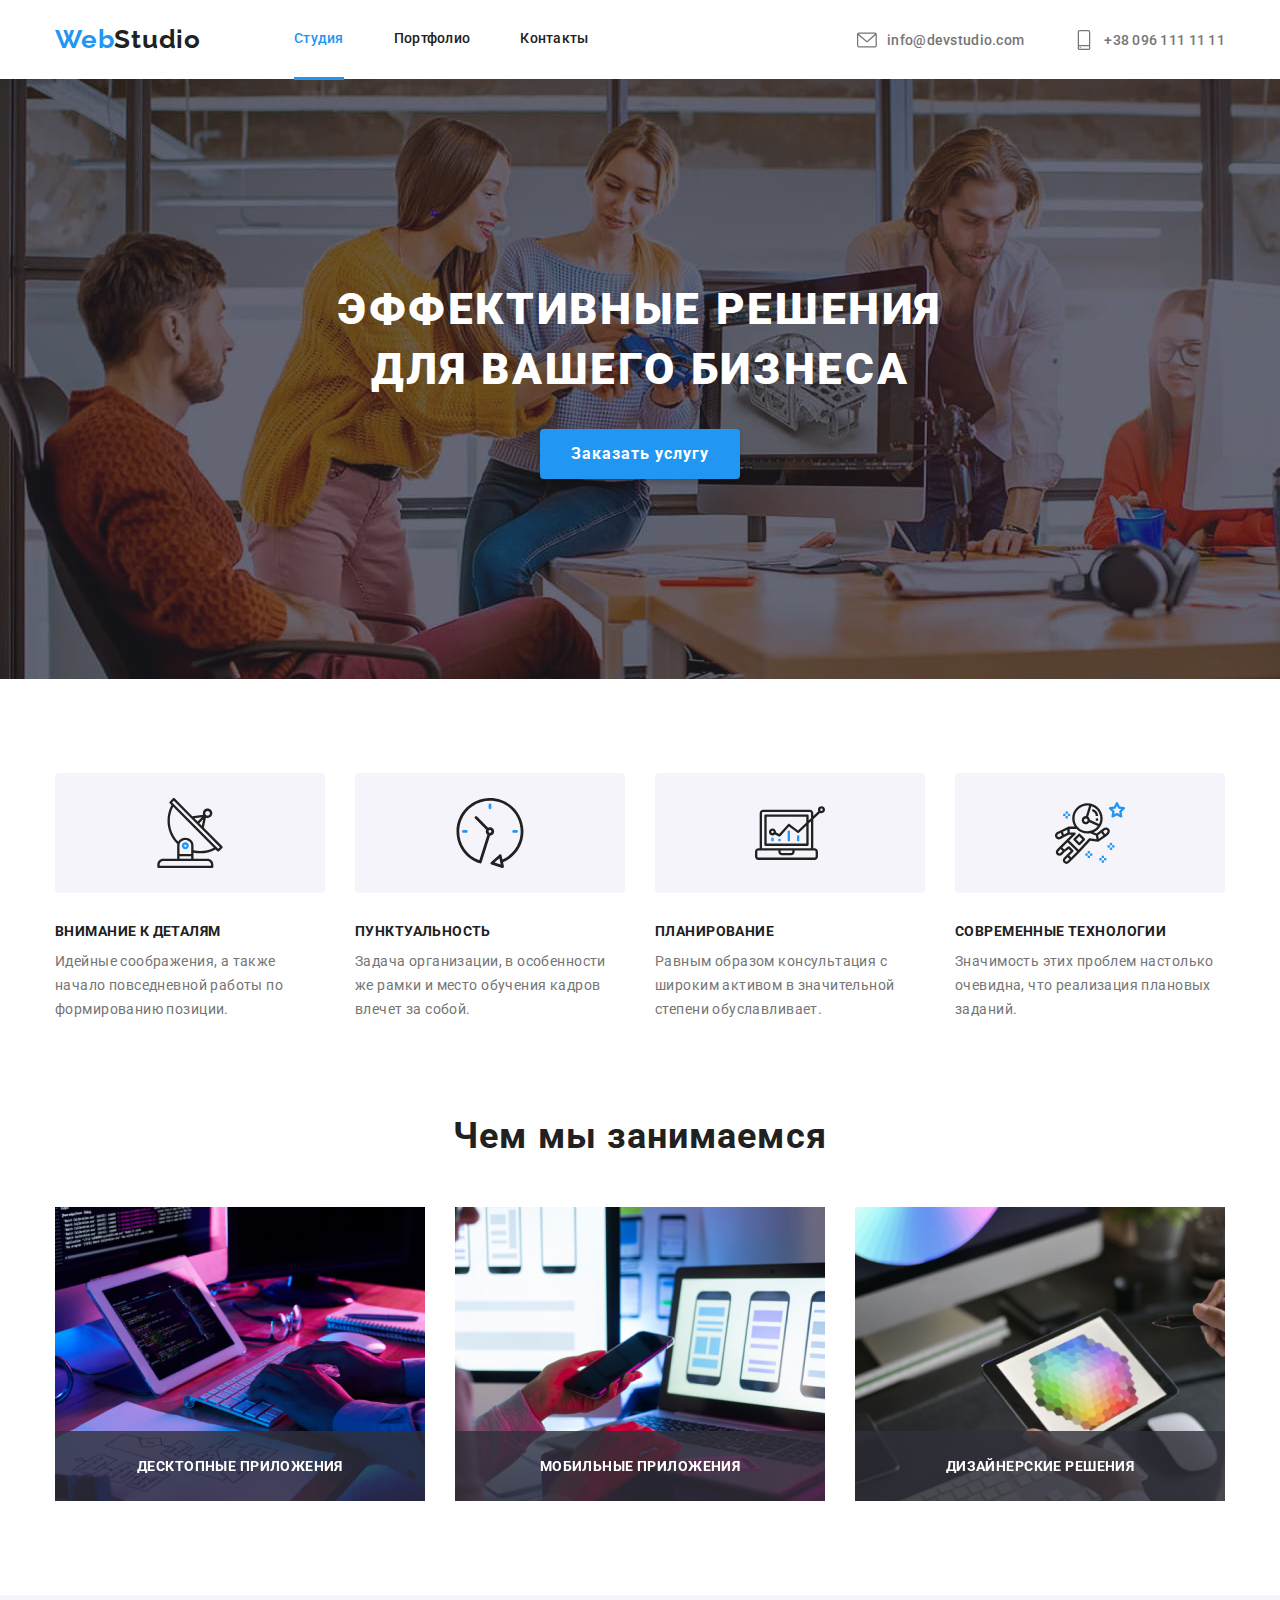
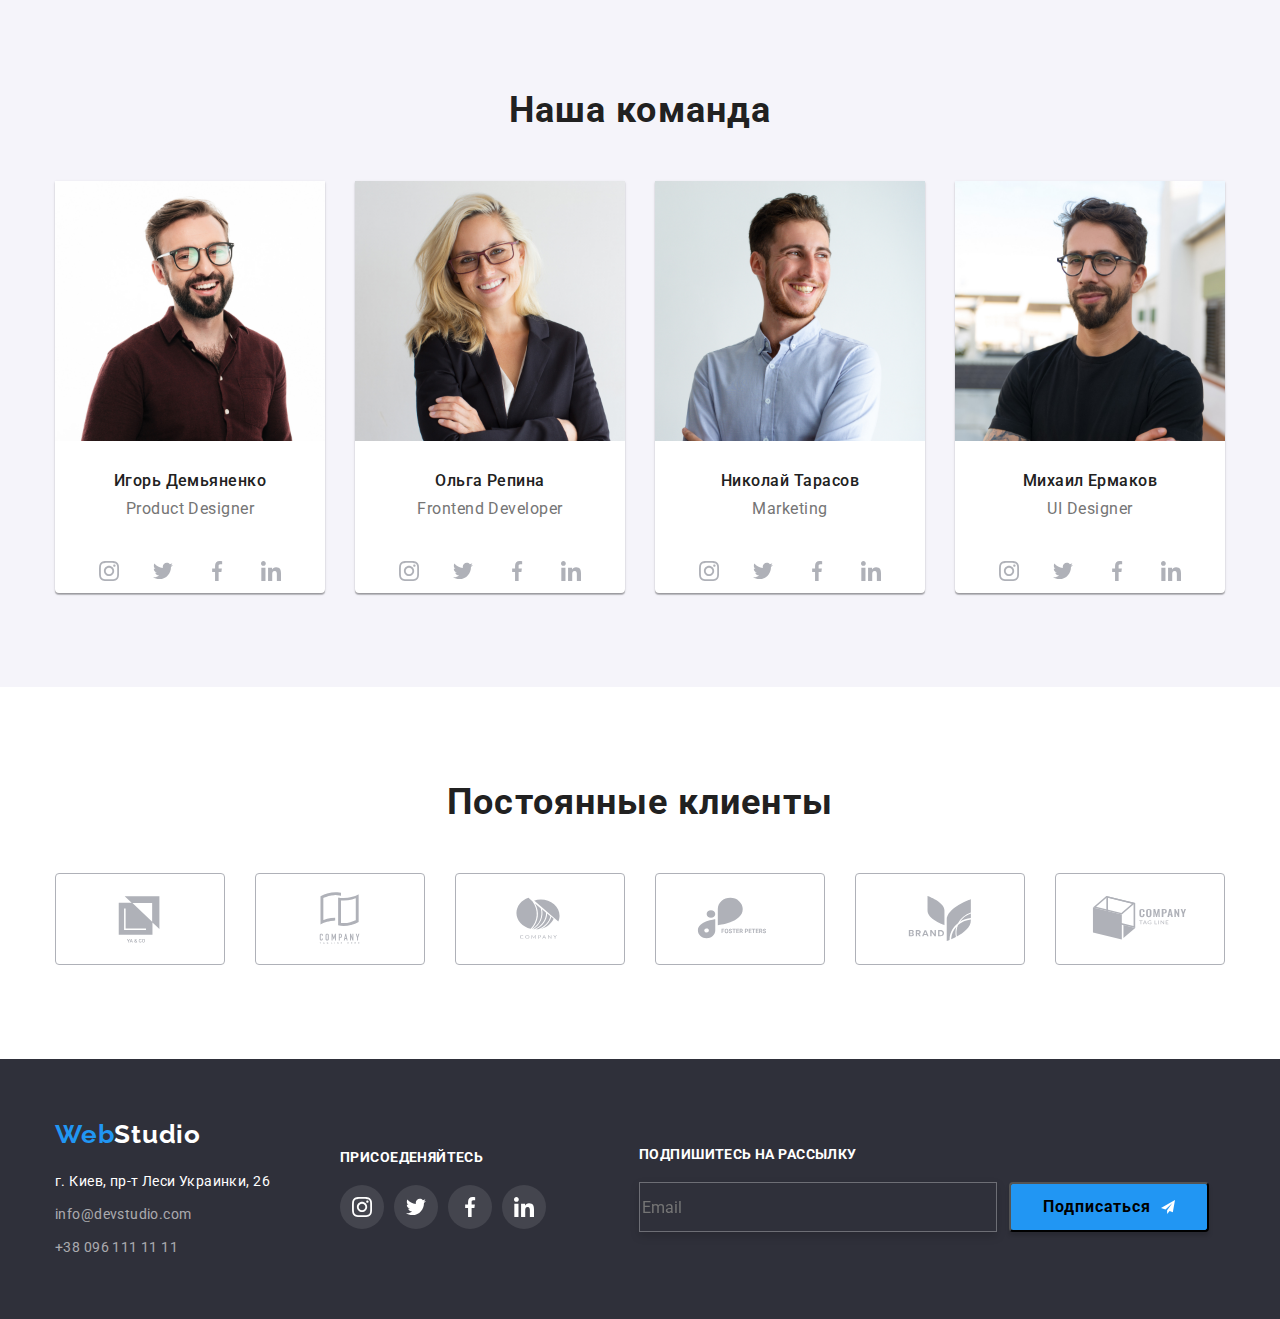
==== index.html @ aedefbc8 "Initial commit" ====
<!DOCTYPE html>
<html lang="en">
  <head>
    <meta charset="UTF-8" />
    <meta http-equiv="X-UA-Compatible" content="IE=edge" />
    <meta name="viewport" content="width=device-width, initial-scale=1.0" />
    <link href="https://fonts.googleapis.com/css2?family=Raleway:wght@700&display=swap" rel="stylesheet">
    <link href="https://fonts.googleapis.com/css2?family=Raleway:wght@700&family=Roboto:wght@400;500;700;900&display=swap" rel="stylesheet">
    <link rel="stylesheet" href="https://cdnjs.cloudflare.com/ajax/libs/modern-normalize/1.1.0/modern-normalize.min.css">
    <link rel="stylesheet" href="./css/style.css">
    <title>Document</title>
  </head>

  <body>
    <header class="header">
      <div class="container header-container">
        <nav class="nav">
          <a href="" class="logo">Web<span class="logo2">Studio</span></a>
        <ul class="header-list">
          <li class="header-li"><a href="./index.html" class="header-link current">Студия</a></li>
          <li class="header-li">
            <a href="./portfolio.html" class="header-link ">Портфолио </a>
          </li >
          <li class="header-li"><a href="" class="header-link"> Контакты </a></li>
        </ul>
      </nav>
        <ul class="contacts-list">
          <li class="item">
            <a href="mailto:info@devstudio.com" class="contacts-link"> 
              <svg class="mail" width="20" height="20">
                <use href="./images/icons.svg#icon-mail"></use>
              </svg>info@devstudio.com
            </a>
          </li >
          <li class="item">
            <a href="tel:+380961111111" class="contacts-link"
              ><svg class="phone" width="20" height="20">
                <use href="./images/icons.svg#icon-smartphone"></use>
              </svg> +38 096 111 11 11</a
            >
          </li>
        </ul>
      </div>
    </header>
    <main>
      <section class="section-slogan"> 
        <div class="container">
          <h1 class="main-title" >Эффективные решения <br> для вашего бизнеса</h1>
          <button type="button" class="button-studio" data-modal-open>Заказать услугу</button>
        </div>
      </section>
      <div class="backdrop is-hidden" data-modal>
        <div class="modal">
          <form class="modal-form">
            <div class="form-block">
              <h6 class="head-form">
              Оставьте свои данные, мы вам перезвоним
              </h6>
              <label for="name" class="label-form">
                Имя 
              </label>
              <div class="icon-block">
              <input class="input-form" type="text" id="name" name="name" >
                  <svg class="icon-form">
                    <use href="./images/icons.svg#icon-contact " width="12" height="12">
                    </use>
                  </svg>
              </div>
              <label for="tel" class="label-form">
                Телефон 
              </label>
              <div class="icon-block">
                <input class="input-form" type="tel" id="tel" name="tel">
                  <svg class="icon-form">
                    <use href="./images/icons.svg#icon-phone " width="12" height="12">
                    </use>
                  </svg>
              </div>
              <label for="mail" class="label-form">
                Почта
              </label>
                <div class="icon-block">
                  <input class="input-form"  type="email" id="mail" name="mail">
                    <svg class="icon-form">
                      <use href="./images/icons.svg#icon-mail-form" width="12" height="12">
                      </use>
                    </svg>
                </div>
              <label for="comment" class="label-form">
                Комментарий
              </label>
              <textarea class="textarea" rows="5"  placeholder="Введите текст" ></textarea>
            </div>
            <div class="check-block">
              <input type="checkbox" name="topic" value="agree" id="agree" >
              <p class="check-block-text">Соглашаюсь с рассылкой и принимаю <a class="link-form" href="">Условия договора</a></p>
            </div>
            <button class="form-button" type="submit">Отправить</button>
          </form>
          <button data-modal-close class="close-menu">
            <svg class="icon-close-form">
              <use href="./images/icons.svg#icon-close " width="11" height="11">
              </use>
            </svg>
          </button>
        </div>
      </div>
      
      <section class="section">
        <div class="container ">
          <h2 class="section-title">Информация</h2>
          <ul class="info">
            <li class="info-list">
              <div class="icon-info-block">
                <svg class="icon-info" width="70" height="70">
                  <use href="./images/icons.svg#icon-antenna"></use>
                </svg>
              </div>
              <h3 class="subtitles-studio">Внимание к деталям</h3>
              <p class="description-studio">
                Идейные соображения, а также начало повседневной работы по
                формированию позиции.
              </p>
            </li>
            <li class="info-list second">
              <div class="icon-info-block">
                <svg class="icon-info" width="70" height="70">
                  <use href="./images/icons.svg#icon-clock"></use>
                </svg>
              </div>
              <h3 class="subtitles-studio">Пунктуальность</h3>
              <p class="description-studio"> 
                Задача организации, в особенности же рамки и место обучения кадров
                влечет за собой.
              </p>
            </li class="info-list">
            <li class="info-list third">
              <div class="icon-info-block">
                <svg class="icon-info" width="70" height="70">
                  <use href="./images/icons.svg#icon-diagrama"></use>
                </svg>  
              </div>
              <h3 class="subtitles-studio">Планирование</h3>
              <p class="description-studio">
                Равным образом консультация с широким активом в значительной
                степени обуславливает.
              </p>
            </li>
            <li class="info-list fourth">
              <div class="icon-info-block">
                <svg class="icon-info" width="70" height="70">
                  <use href="./images/icons.svg#icon-astronaut"></use>
                </svg>
              </div>
              <h3 class="subtitles-studio">Современные технологии</h3>
              <p class="description-studio">
                Значимость этих проблем настолько очевидна, что реализация
                плановых заданий.
              </p class="description-studio">
            </li>
          </ul>
        </div>
        </section >
        <section class="work section">
          <div class="container">
            <h2 class="img-title">Чем мы занимаемся</h2>
          <ul class="work-fotos">
            <li class="work-fotos-list">
              <div class="work-thumb thumb-one">
                <img src="./images/img.jpg" alt="Человек печатает" width="370" />
              </div>
              
            </li>
            <li class="work-fotos-list">
              <div class="work-thumb thumb-two">
                <img
                src="./images/img2.jpg"
                alt="Человек смотрит в телефон"
                width="370"
              />
              </div>
              
            </li>
            <li class="work-fotos-list">
              <div class="work-thumb thumb-three">
                <img
                src="./images/img3.jpg"
                alt="Человек смотрит в планшет"
                width="370"
              />
              </div>
              
            </li>
          </ul>
        </div>
      </section>
      <section class="section foto-studio">
        <div class="container">
        <h2 class="img-title"> Наша команда</h2>
        <ul class="team-fotos">
          <li class="team-fotos-list">
            <img src="./images/h1.jpg" alt="Фото парня в очках" width="270" />
            <div class="teams-container">
            <h3 class="img-names">Игорь Демьяненко</h3>
            <p class="img-activity">Product Designer</p>
            </div>
            <ul class="social">
              <li class="social-item">
                <a class="social-link">
                  <svg class="social-icon">
                    <use href="./images/icons.svg#icon-instagram">
                    </use>
                  </svg>
                </a>
              </li>
              <li class="social-item"> <a class="social-link">
                <svg class="social-icon">
                  <use href="./images/icons.svg#icon-twitter">
                  </use>
                </svg>
              </a></li>
              <li class="social-item">
                <a class="social-link">
                <svg class="social-icon">
                  <use href="./images/icons.svg#icon-facebook">
                  </use>
                </svg>
              </a></li>
              <li class="social-item"> <a class="social-link">
                <svg class="social-icon">
                  <use href="./images/icons.svg#icon-linkedin">
                  </use>
                </svg>
              </a></li>
            </ul>
          </li>
          <li class="team-fotos-list">
            <img
              src="./images/h2.jpg"
              alt="Фото девушки с белыми волосами в очках"
              width="270"
            />
            <div class="teams-container">
            <h3 class="img-names">Ольга Репина</h3>
            <p class="img-activity">Frontend Developer</p>  
            </div>
            <ul class="social">
              <li class="social-item">
                <a class="social-link">
                  <svg class="social-icon">
                    <use href="./images/icons.svg#icon-instagram">
                    </use>
                  </svg>
                </a>
              </li>
              <li class="social-item"> <a class="social-link">
                <svg class="social-icon">
                  <use href="./images/icons.svg#icon-twitter">
                  </use>
                </svg>
              </a></li>
              <li class="social-item">
                <a class="social-link">
                <svg class="social-icon">
                  <use href="./images/icons.svg#icon-facebook">
                  </use>
                </svg>
              </a></li>
              <li class="social-item"> <a class="social-link">
                <svg class="social-icon">
                  <use href="./images/icons.svg#icon-linkedin">
                  </use>
                </svg>
              </a></li>
            </ul>
          </li>
          <li class="team-fotos-list">
            <img
              src="./images/h3.jpg"
              alt="Фото парня в рубашке  "
              width="270"
            />
            <div class="teams-container">
            <h3 class="img-names">Николай Тарасов</h3>
            <p class="img-activity">Marketing</p>  
            </div>
            <ul class="social">
              <li class="social-item">
                <a class="social-link">
                  <svg class="social-icon">
                    <use href="./images/icons.svg#icon-instagram">
                    </use>
                  </svg>
                </a>
              </li>
              <li class="social-item"> <a class="social-link">
                <svg class="social-icon">
                  <use href="./images/icons.svg#icon-twitter">
                  </use>
                </svg>
              </a></li>
              <li class="social-item">
                <a class="social-link">
                <svg class="social-icon">
                  <use href="./images/icons.svg#icon-facebook">
                  </use>
                </svg>
              </a></li>
              <li class="social-item"> <a class="social-link">
                <svg class="social-icon">
                  <use href="./images/icons.svg#icon-linkedin">
                  </use>
                </svg>
              </a></li>
            </ul>
          </li>
          <li class="team-fotos-list">
            <img
              src="./images/h4.jpg"
              alt="Фото парня в чёрной футболке"
              width="270"
            />
            <div class="teams-container">
            <h3 class="img-names">Михаил Ермаков</h3>
            <p class="img-activity">UI Designer</p>  
            </div>
            <ul class="social">
              <li class="social-item">
                <a class="social-link">
                  <svg class="social-icon">
                    <use href="./images/icons.svg#icon-instagram">
                    </use>
                  </svg>
                </a>
              </li>
              <li class="social-item"> 
                <a class="social-link">
                <svg class="social-icon">
                  <use href="./images/icons.svg#icon-twitter">
                  </use>
                </svg>
              </a></li>
              <li class="social-item">
                <a class="social-link">
                <svg class="social-icon">
                  <use href="./images/icons.svg#icon-facebook">
                  </use>
                </svg>
              </a></li>
              <li class="social-item"> <a class="social-link">
                <svg class="social-icon">
                  <use href="./images/icons.svg#icon-linkedin">
                  </use>
                </svg>
              </a></li>
            </ul>
          </li>
        </ul>
      </div>
      </section>
      <section class="client section">
        <div class="container">
          <h2 class="img-title"> Постоянные клиенты</h2>
          <ul class="client-list">
            <li class="client-list-item">
                <a class="client-link">
                  <svg class="client-icon">
                    <use href="./images/icons.svg#icon-client1">
                    </use>
                  </svg>
                </a>
              </li>
            <li class="client-list-item">
              <a class="client-link">
                <svg class="client-icon">
                  <use href="./images/icons.svg#icon-client2">
                  </use>
                </svg>
              </a>
            </li>
            <li class="client-list-item">
            <a class="client-link">
              <svg class="client-icon">
                <use href="./images/icons.svg#icon-client3">
                </use>
              </svg>
            </a>
            </li>
            <li class="client-list-item">
              <a class="client-link">
                <svg class="client-icon">
                  <use href="./images/icons.svg#icon-client4">
                  </use>
                </svg>
              </a>
            </li>
              <li class="client-list-item"> 
                <a class="client-link">
                  <svg class="client-icon">
                    <use href="./images/icons.svg#icon-client5">
                    </use>
                  </svg>
                </a>
            </li>
            <li class="client-list-item">
              <a class="client-link">
                <svg class="client-icon">
                  <use href="./images/icons.svg#icon-client6">
                  </use>
                </svg>
              </a>
          </li>
          </ul>
        </div>
      </section>
    </main>
    <footer class="footer">
      <div class="container">
        <div class="footer-div-second">
      <div class="footer-left">
      <a href="" class="logo">Web<span class="footer-logo">Studio</span> </a>
      <address class="address">
        <ul class="footer-des">
          <li class="footer-item">
              <a
                href="https://www.google.com.ua/maps/place/%D0%B1%D1%83%D0%BB.+%D0%9B%D0%B5%D1%81%D0%B8+%D0%A3%D0%BA%D1%80%D0%B0%D0%B8%D0%BD%D0%BA%D0%B8,+26,+%D0%9A%D0%B8%D0%B5%D0%B2,+02000/@50.4265841,30.5361971,17z/data=!3m1!4b1!4m5!3m4!1s0x40d4cf0e033ecbe9:0x57a4dffefec77da0!8m2!3d50.4265807!4d30.5383858?hl=ru"
                target="_blank"
                class="footer-googlelink"
                >г. Киев, пр-т Леси Украинки, 26</a
              >
          </li>
          <li class="footer-item">
              <a href="mailto:info@devstudio.com" class="footer-info"
                >info@devstudio.com</a
              >
          </li>
          <li class="footer-item">
              <a href="tel:+380961111111" class="footer-info"
                >+38 096 111 11 11</a
              >
          </li>
        </ul>
      </address>
      </div>
      <div class="footer-center">
          <h4 class="welcom">Присоеденяйтесь</h4>
          <ul class="social">
            <li class="social-item footer-social-icon">
              <a class="social-link ">
                <svg class="social-icon footer-icon">
                  <use href="./images/icons.svg#icon-instagram">
                  </use>
                </svg>
              </a>
            </li>
            <li class="social-item footer-social-icon"> <a class="social-link">
              <svg class="social-icon footer-icon">
                <use href="./images/icons.svg#icon-twitter">
                </use>
              </svg>
            </a></li>
            <li class="social-item footer-social-icon">
              <a class="social-link">
              <svg class="social-icon footer-icon">
                <use href="./images/icons.svg#icon-facebook">
                </use>
              </svg>
            </a></li>
            <li class="social-item footer-social-icon"> <a class="social-link">
              <svg class="social-icon footer-icon">
                <use href="./images/icons.svg#icon-linkedin">
                </use>
              </svg>
            </a></li>
          </ul>
      </div>
      <div class="footer-div-right">
        <h5 class="subscribe">Подпишитесь на рассылку</h5>
        <form class="footer-sub-form">
          <input type="email" name="Email" placeholder="Email" class="input-email"> 
          <button class="button-sub">Подписаться
            <svg class="svg-icon-send">
              <use href="./images/icons.svg#icon-telegram">
              </use>
            </svg>
          </button>
        </form>
      </div>
    </div>
    </div> 
  </footer>
  <script src="./js/modal.js"></script>
  </body>
</html>
---- css/style.css ----
:root {
  --primary-text-color: #fff;
  --tittle-text-color: #000;
  --description-text-color: #757575;
  --background-button-color: #f5f4fa;
  --accent-color-text: #2196f3;
  --main-color-text: #212121;
}
body {
  background-color: #fff;
  font-family: Roboto, sans-serif;
  color: var(--main-color-text);
  margin: 0px;
}
ul{
  margin-top: 0px;
  margin-bottom: 0px;
  list-style-type: none;
  padding: 0px;
}
img{
  display: block ;
  max-width: 100%;
  height: auto;
}

a {
  text-decoration: none;
}
.nav{
  padding-top: 24px;
  padding-bottom: 25px;
  display:flex ;
  align-items: center;
  justify-content: center;
}
.logo {
  color: #2196f3;
  font-family: Raleway, sans-serif;
  font-weight: 700;
  font-size: 26px;
  line-height: 1.17;
  letter-spacing: 0.03em;
}
.logo2 {
  color: var(--main-color-text);
  font-size: 26px;
  line-height: 1.17;
  letter-spacing: 0.03em;
}

.header-list{
  margin-left: 93px;
  margin-top: 0px;
  margin-bottom: 0px;
  padding-left: 0px;
  display: flex;
}
.header-list .header-li:not(:last-child){
  margin-right: 50px;
}
.contacts-list{
  margin-left: auto;
  display: flex;
  align-items: center;
}
.info{
  display: flex;
  padding-left: 0px;
}

.info-list:not(:last-child){
  margin-right: 30px;
}
.work-fotos{
  display: flex;
}
.work-fotos-list:not(:last-child){
  margin-right: 30px;
}
.work-thumb::before{
  display: flex;
  content: "";
  position: absolute;
  width: 370px;
  height: 70px;
  bottom: 0px;
  background: rgba(47, 48, 58, 0.8);
  font-family: Roboto;
  font-style: normal;
  font-weight: bold;
  font-size: 14px;
  line-height: 16px;
  text-align: center;
  justify-content: center;
  align-items: center;
  letter-spacing: 0.03em;
  text-transform: uppercase;
  color: var(--primary-text-color);
}
.thumb-one::before{
  content: "Десктопные приложения";
}
.thumb-two::before{
  content: "Мобильные приложения";
}
.thumb-three::before{
  content: "Дизайнерские решения";
}
.work-thumb{
  position: relative;
}
.team-fotos{
  display: flex;
}
.team-fotos-list:not(:last-child){
  margin-right: 30px;
}
.team-fotos-list{
  background-color: var(--primary-text-color);
  box-shadow: 0px 1px 3px rgba(0, 0, 0, 0.12), 0px 1px 1px rgba(0, 0, 0, 0.14), 0px 2px 1px rgba(0, 0, 0, 0.2);
  border-radius: 0px 0px 4px 4px;
}
.social{
  display: flex;
  justify-content: center;
  align-items: center;
}
.social-link{
  width: 100%;
  height: 100%;
  display: flex;
  justify-content: center;
  align-items: center;
  border-radius: 50%;
  color:#AFB1B8;
  transition: color 250ms cubic-bezier(0.4, 0, 0.2, 1);
}
.social-item{
  width: 44px;
  height: 44px;
  border-radius: 50%;
}
.social-link:hover,
.social-link:focus{
  background-color: var(--accent-color-text);
  color: var(--primary-text-color);
}
.social-item:not(:last-child){
    margin-right: 10px;
}
.social-icon{
  width: 20px;
  height: 20px;
  fill:currentColor;
  transition: border-color 250ms cubic-bezier(0.4, 0, 0.2, 1);
}
.footer-social-icon{
  background: rgba(255, 255, 255, 0.1);
}
.footer-icon{
  fill: #fff;
}
.header{
  border-bottom: 1px; 
}
.header-link {
  color: var(--main-color-text);
  text-decoration: none;
  font-weight: 500;
  font-size: 14px;
  line-height: 16px;
  letter-spacing: 0.02em;
  transition: color 250ms cubic-bezier(0.4, 0, 0.2, 1);
}

.header-link:hover,
.header-link:focus {
  color: var(--accent-color-text);
}
.current {
  color: var(--accent-color-text);
  
}
.current::after{
  text-decoration: underline;
  content: "";
  background-color: #2196f3;
  width: 100%;
  height: 3px;
  transform: translateY(30px);
  display: flex;
}
.contacts-link {
  text-decoration: none;
  color: #757575;
  font-weight: 500;
  font-size: 14px;
  line-height: 16px;
  letter-spacing: 0.02em;
  display: flex;
  justify-content: center;
  align-items: center;
  transition: color 250ms cubic-bezier(0.4, 0, 0.2, 1);
}
.item:hover{
  fill: var(--accent-color-text);
}
.mail{
  margin-right: 10px;
  fill: currentColor;
  transition: border-color 250ms cubic-bezier(0.4, 0, 0.2, 1);
}.phone{
  margin-right: 10px;
  fill: currentColor;
  transition: border-color 250ms cubic-bezier(0.4, 0, 0.2, 1);
}
.contacts-list .item +.item{
  margin-left: 50px;
}

.contacts-link:hover,
.contacts-link:focus {
  color: var(--accent-color-text);
}
.section-slogan{
  padding-top: 200px;
  padding-bottom: 200px;
  background-color: #2f303a;
  margin-left: auto;
  margin-right: auto;
  text-align: center;
  background-image:linear-gradient( to right,rgba(47, 48, 58, 0.4),rgba(47, 48, 58, 0.4)),
  url(../images/backgroundimg.jpg);
  background-size: cover;
}
.button-tittle {
  visibility: hidden;
  display: none;
}

.button {
  cursor: pointer;
  font-family: inherit;
  font-weight: 500;
  font-size: 16px;
  line-height: 26px;
  text-align: center;
  letter-spacing: 0.03em;
  border: none;
  border-radius: 4px;
  background-color: #f5f4fa;
  padding: 6px 22px 6px 22px;
  transition: color 250ms cubic-bezier(0.4, 0, 0.2, 1), color 250ms cubic-bezier(0.4, 0, 0.2, 1);;
}
.button-list{
  margin-bottom: 50px;
  display: flex;
  justify-content: center;

}
.button:hover,
.button:focus {
  color: var(--primary-text-color);
  background-color: var(--accent-color-text);
  box-shadow: 0px 3px 1px rgba(0, 0, 0, 0.1), 0px 1px 2px rgba(0, 0, 0, 0.08), 0px 2px 2px rgba(0, 0, 0, 0.12);
}
.portfolio-fotos{
  display: flex;
  flex-wrap: wrap;
  margin-bottom: -30px;
  margin-right: -30px;
  width: 1200px;
}
.images-portfolio{
  margin-bottom: 30px;
  flex-basis: calc(100% / 3 - 30px);
  margin-right: 30px;
  position: relative;
  overflow: hidden;
}
.images-portfolio:focus,
.images-portfolio:hover{
  box-shadow: 0px 1px 1px rgba(0, 0, 0, 0.12), 0px 4px 4px rgba(0, 0, 0, 0.06), 1px 4px 6px rgba(0, 0, 0, 0.16);
}
.portfolio-thumb-one{
  overflow: hidden;
}
.portfolio-thumb::after{
  position: absolute;
  display: flex;
  content: "";
  top: 0;
  width: 370px;
  height: 294px;
  position: absolute;
  background: rgba(33, 150, 243, 0.9);
  font-family: Roboto;
  font-style: normal;
  font-weight: normal;
  font-size: 18px;
  line-height: 28px;
  letter-spacing: 0.03em;
  color: var(--primary-text-color);
  text-align: center;
  align-items: center;
  justify-content: center;
  transform: translateY(100%);
  transition: transform 250ms cubic-bezier(0.4,0,0.2,1);
  opacity: 0;
}
.portfolio-thumb:hover::after{
  opacity: 1;
  transform: translateY(0);
}
.portfolio-thumb-one::after{
  
  content: "Ресурс предлагает комплексные предложения с разным уровнем функционала и сервисов. Все это позволит посетителю получить исчерпывающие сведения о компании или частном лице.";
}
.portfolio-thumb-two::after{
  content: "Новостной портал";
}
.portfolio-thumb-three::after{
  content: "Приложение для ресторана";
}
.portfolio-thumb-four::after{
  content: "Бренды";
}
.portfolio-thumb-five::after{
  content: "Приложения";
}
.portfolio-thumb-six::after{
  content: "Веб-сйты";
}
.portfolio-thumb-seven::after{
  content: "Новости";
}
.portfolio-thumb-eight::after{
  content: "Проекты";
}
.portfolio-thumb-nine::after{
  content: "Бизнес";
}
.img-tittle {
  color: var(--tittle-text-color);
  font-weight: 700;
  font-size: 18px;
  line-height: 36px;
  letter-spacing: 0.06em;
  margin-top: 0px;
  margin-bottom: 4px;
}

.img-descr {
  color: var(--description-text-color);
  font-size: 16px;
  line-height: 30px;
  letter-spacing: 0.03em;
  margin: 0px;
}
.footer-logo {
  color: var(--primary-text-color);
}
.footer{
  padding-top: 60px;
  padding-bottom: 60px;
  background-color: #2f303a;
  display: flex;
}
.footer-googlelink {
  color: var(--primary-text-color);
  text-decoration: none;
  font-size: 14px;
  line-height: 24px;
  letter-spacing: 0.03em;
  transition: color 250ms cubic-bezier(0.4, 0, 0.2, 1);
}
.footer-googlelink:hover,
.footer-googlelink:focus {
  color: var(--accent-color-text);
}

.footer-info {
  color: rgba(255, 255, 255, 0.6);
  font-size: 14px;
  line-height: 24px;
  letter-spacing: 0.03em;
  transition: color 250ms cubic-bezier(0.4, 0, 0.2, 1);
}
.footer-item:not(:last-child){
  margin-bottom: 9px;
}
.footer-info:hover,
.footer-info:focus {
  color: var(--accent-color-text);
}

.button-studio {
  color: var(--primary-text-color);
  background-color: var(--accent-color-text);
  box-shadow: 0px 4px 4px rgba(0, 0, 0, 0.15);
  border-radius: 4px;
  padding: 10px, 32px, 10px, 32px;
  font-weight: 700;
  font-size: 16px;
  line-height: 30px;
  letter-spacing: 0.06em;
  border: none;
  min-width: 200px;
  min-height: 50px;
  cursor: pointer;
}
.main-title {
  color: var(--primary-text-color);
  font-weight: 900;
  font-size: 44px;
  line-height: 60px;
  letter-spacing: 0.06em;
  text-transform: uppercase;
  margin-top: 0px;
  margin-bottom: 30px;
  text-align: center;
}
.subtitles-studio {
  color: var(--main-color-text);
  font-weight: 700;
  font-size: 14px;
  line-height: 16px;
  letter-spacing: 0.03em;
  text-transform: uppercase;
  margin-top: 0px;
  margin-bottom: 10px;

}
.description-studio {
  color: var(--description-text-color);
  font-size: 14px;
  line-height: 24px;
  letter-spacing: 0.03em;
  margin-top: 0px;
  margin-bottom: 0px;
}
.section-title {
  visibility: hidden;
  display: none;
  margin-top: 0px;
  margin-bottom: 0px;
}
.img-title {
  color: var(--main-color-text);
  font-weight: 700;
  font-size: 36px;
  line-height: 42px;
  letter-spacing: 0.03em;
  margin-top: 0px;
  margin-bottom: 50px;
  text-align: center;
}
.client-link{
  display: flex;
  justify-content: center;
  align-items: center;
  color: #AFB1B8;
  border: 1px solid #AFB1B8;
  box-sizing: border-box;
  border-radius: 4px;
  width: 100%;
  height: 100%;
  width: 170px;
  height: 92px;
  transition: border-color 250ms cubic-bezier(0.4, 0, 0.2, 1);
}
.client-link:hover,
.client-link:focus {
  border-color: var(--accent-color-text);
  color: var(--accent-color-text);
}
.client-list-item:not(:last-child){
  margin-right: 30px;
}
.client-list{
  display: flex;
}
.client-icon{
  width: 106px;
  height: 60px;
  fill: currentColor;
  transition: color 250ms cubic-bezier(0.4, 0, 0.2, 1);
}
.client{
  padding-bottom: 0px;
}
.icon-info-block{
  background-color:var(--background-button-color) ;
  width: 270px;
  height: 120px;
  margin-bottom: 30px;
  border-radius: 4px;
  display: flex;
  justify-content: center;
  align-items: center;
}
.img-names {
  color: var(--main-color-text);
  font-weight: 500;
  font-size: 16px;
  line-height: 19px;
  letter-spacing: 0.03em;
  margin-top: 0px;
  margin-bottom: 10px;
}

.teams-container{
  padding-top: 30px;
  padding-bottom: 30px;
  text-align: center;
}
.img-activity {
  color: var(--description-text-color);
  font-size: 16px;
  letter-spacing: 0.03em;
  margin-top: 0px;
  margin-bottom: 0px;
}
.container{
  margin:0 auto;
  width: 1200px;
  padding-left: 15px;
  padding-right: 15px;
}
.header-container{
  display: flex;
}
.head-section{
  padding-top: 94px;
  padding-bottom: 94px;
}
.section{
  padding-top: 94px;
  padding-bottom: 94px;
}
.foto-studio{
  background-color: #F5F4FA;
}
.container-content{
  padding: 20px 24px;
  border: 1px solid #EEEEEE;
  box-sizing: border-box;
  
}
.address{
  margin-top: 20px;
  font-style: normal;
}
.footer-des{
  display: flex;
  justify-content: center;
  align-items: start;
  flex-direction: column;
  padding-left: 0px;
}
.work{
  padding-top: 0px;
}
.welcom{
  font-family: Roboto;
  font-style: normal;
  font-weight: bold;
  font-size: 14px;
  line-height: 16px;
  letter-spacing: 0.03em;
  text-transform: uppercase;
  color: #FFFFFF;
  margin-top: 0px;
  margin-bottom: 0px;
  display: flex;
  justify-content:center ;
  align-items: center;
  margin-bottom: 20px;
}
.subscribe{
  font-family: Roboto;
  font-style: normal;
  font-weight: bold;
  font-size: 14px;
  line-height: 16px;
  letter-spacing: 0.03em;
  text-transform: uppercase;
  color: #FFFFFF;
  justify-content: center;
  align-items: center;
  display: flex;
  margin-top: 0px;
  margin-bottom: 20px;
}
.button-sub{
  width: 200px;
  height: 50px;
  background: #2196F3;
  box-shadow: 0px 4px 4px rgba(0, 0, 0, 0.15);
  border-radius: 4px;
  font-size: 16px;
  font-weight: 700;
  letter-spacing: 0.06em;
  line-height: 1.87;
  cursor: pointer;
  justify-content: center;
  display: flex;
  align-items: center;
  margin:auto;
  cursor: pointer;
}
.sub-list{
  display: flex;
  justify-content: center;
  align-items: center;

}
.sub-list-elem{
  justify-content: center;
  display: flex;
  align-items: center;
  
}
.footer-left{
  display: flex;
  justify-content: center;
  align-items: start;
  flex-direction: column;
  margin-right: 70px;
}
.footer-center{
  display: flex;
  justify-content: center;
  align-items: start;
  flex-direction: column;
  margin-right: 93px;
}
.footer-div-second{
  display: flex;
}
.footer-sub-form{
  display: flex;
}
.footer-div-right{
  justify-content: center;
  display: flex;
  align-items: start;
  flex-direction: column;
}
.input-email{
  width: 358px;
  height: 50px;
  border: 1px solid rgba(255, 255, 255, 0.3); 
  filter: drop-shadow(0px 4px 4px rgba(0, 0, 0, 0.15));
  box-sizing: border-box;
  background-color: #2f303a;
  justify-content: center;
  display: flex;
  align-items: center;
  /* margin-left: 93px; */
  margin-right: 12px;
}
.backdrop{
  position: fixed;
  top: 0;
  bottom: 0;
  left: 0;
  right: 0;
  background-color: rgba(15, 12, 12, 0.5);
}
.backdrop.is-hidden{
  opacity: 0;
  pointer-events: none;
}
.backdrop.is-hidden.modal{
  transform:translate(-50%,-50%);
}
.modal{
  width: 528px;
  height: 581px;
  background-color: #fff;
  position: absolute;
  left: 50%;
  top: 50%;
  transform:translate(-50%,-50%);
  position: absolute;
  transition: transform 2250ms cubic-bezier(0.4,0,0.2,1);

}
.close-menu{
  position: absolute;
  padding: 0px;
  margin: 0px;
  min-height: 20px;
  min-height: 30px;
  display: flex;
  justify-content: center;
  align-items: center;
  border: none;
  top:0px;
  right: 0px;
  border-radius: 50%;
  width: 30px;
  height: 30px;
  background: #FFFFFF;
  border: 1px solid rgba(0, 0, 0, 0.1);
  margin-top: 8px;
  margin-right: 8px;
  cursor: pointer;
}
.close-menu:hover,
.close-menu:focus{
  color: var(--accent-color-text);
}
.head-form{
  font-family: 'Roboto';
  font-style: normal;
  font-weight: 700;
  font-size: 20px;
  line-height: 23px;
  text-align: center;
  letter-spacing: 0.03em;
  color: #212121;
  margin-top: 0px;
  margin-bottom: 12px;
}
.label-form{
  display: flex;
  flex-direction: column; 
  font-family: 'Roboto';
  font-style: normal;
  font-weight: 400;
  font-size: 12px;
  line-height: 14px;
  letter-spacing: 0.01em;
  color: #757575;
  margin-bottom: 4px;
  border-color: var(--accent-color-text);
}
.input-form{
  margin-bottom: 10px;
  padding-left: 42px;
  height: 40px;
  border: 1px solid rgba(33, 33, 33, 0.2);
  border-radius: 4px;
  cursor: pointer;
  padding-top: 12px;
  padding-bottom: 12px;
  height: 40px;   
  padding-left: 42px; 
  outline: none;
}
.input-form:focus{
  border-color: var(--accent-color-text);
}
.input-form:focus ~ .icon-form{
  color: var(--accent-color-text);
  border-color: var(--accent-color-text);
}
.modal-form{
  display: flex;
  flex-direction: column;
  justify-content: center;
  align-items: center;
  padding: 40px;
}
.form-block{
  display:flex ;
  flex-direction: column;
}
.check-block{
  margin-top: 20px;
  display: flex;
  align-items: center;
}
.check-block-text{
  font-family: 'Roboto';
  font-style: normal;
  font-weight: 400;
  font-size: 14px;
  line-height: 24px;
  letter-spacing: 0.03em;
  color: #757575;
  margin-left: 8px;
  margin-top: 0px;
  margin-right: 0px;
  margin-bottom: 0px;
}
.form-button{
  background: #2196F3;
  box-shadow: 0px 4px 4px rgba(0, 0, 0, 0.15);
  border-radius: 4px;
  margin-top: 30px;
  font-family: 'Roboto';
  font-style: normal;
  font-weight: 700;
  font-size: 16px;
  line-height: 30px;
  display: flex;
  align-items: center;
  text-align: center;
  letter-spacing: 0.06em;
  color: #FFFFFF;
  cursor: pointer;
}
.icon-form{
  width: 11px;
  height: 11px;
  position: absolute;
  top:12px;
  left: 10px;
  fill:currentColor;
}
.icon-close-form{
  width: 11px;
  height: 11px;
  position: absolute;
  fill: currentColor;
  transition: color 250ms cubic-bezier(0.4, 0, 0.2, 1);
}
.icon-input{
  position: absolute;
  top:10px;
  left: 10px;
}
.icon-block{
  position: relative;
  display: flex;
  flex-direction: column;
}
.svg-icon-send{
  width: 24px;
  height: 24px;
  padding-left: 10px;
}
.link-form{
  color: var(--accent-color-text);
  text-decoration: underline;
}
.textarea{
  padding:12px 16px 12px 16px;
  border: 1px solid rgba(33, 33, 33, 0.2);
  border-radius: 4px;
}
.textarea::placeholder{
  font-family: 'Roboto';
  font-style: normal;
  font-weight: 400;
  font-size: 14px;
  line-height: 16px;
  letter-spacing: 0.01em;

  color: rgba(117, 117, 117, 0.5);
}
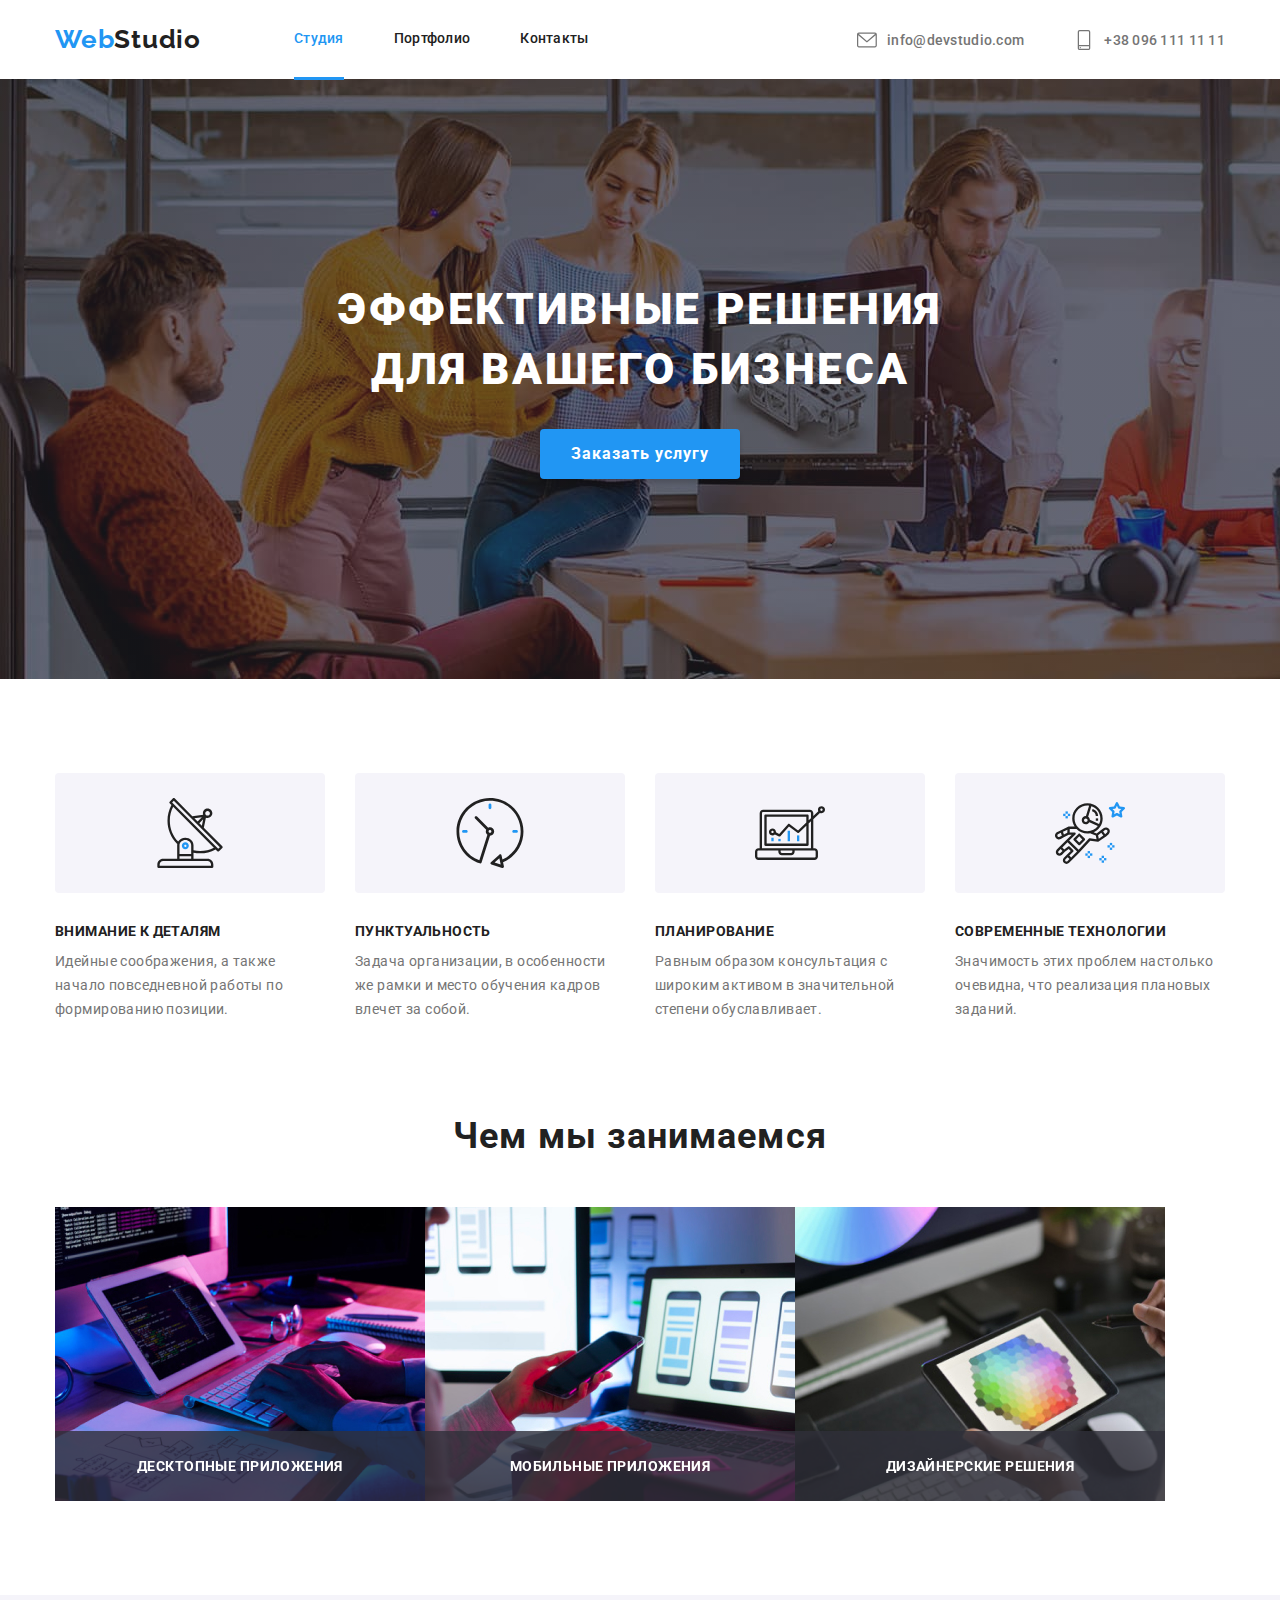
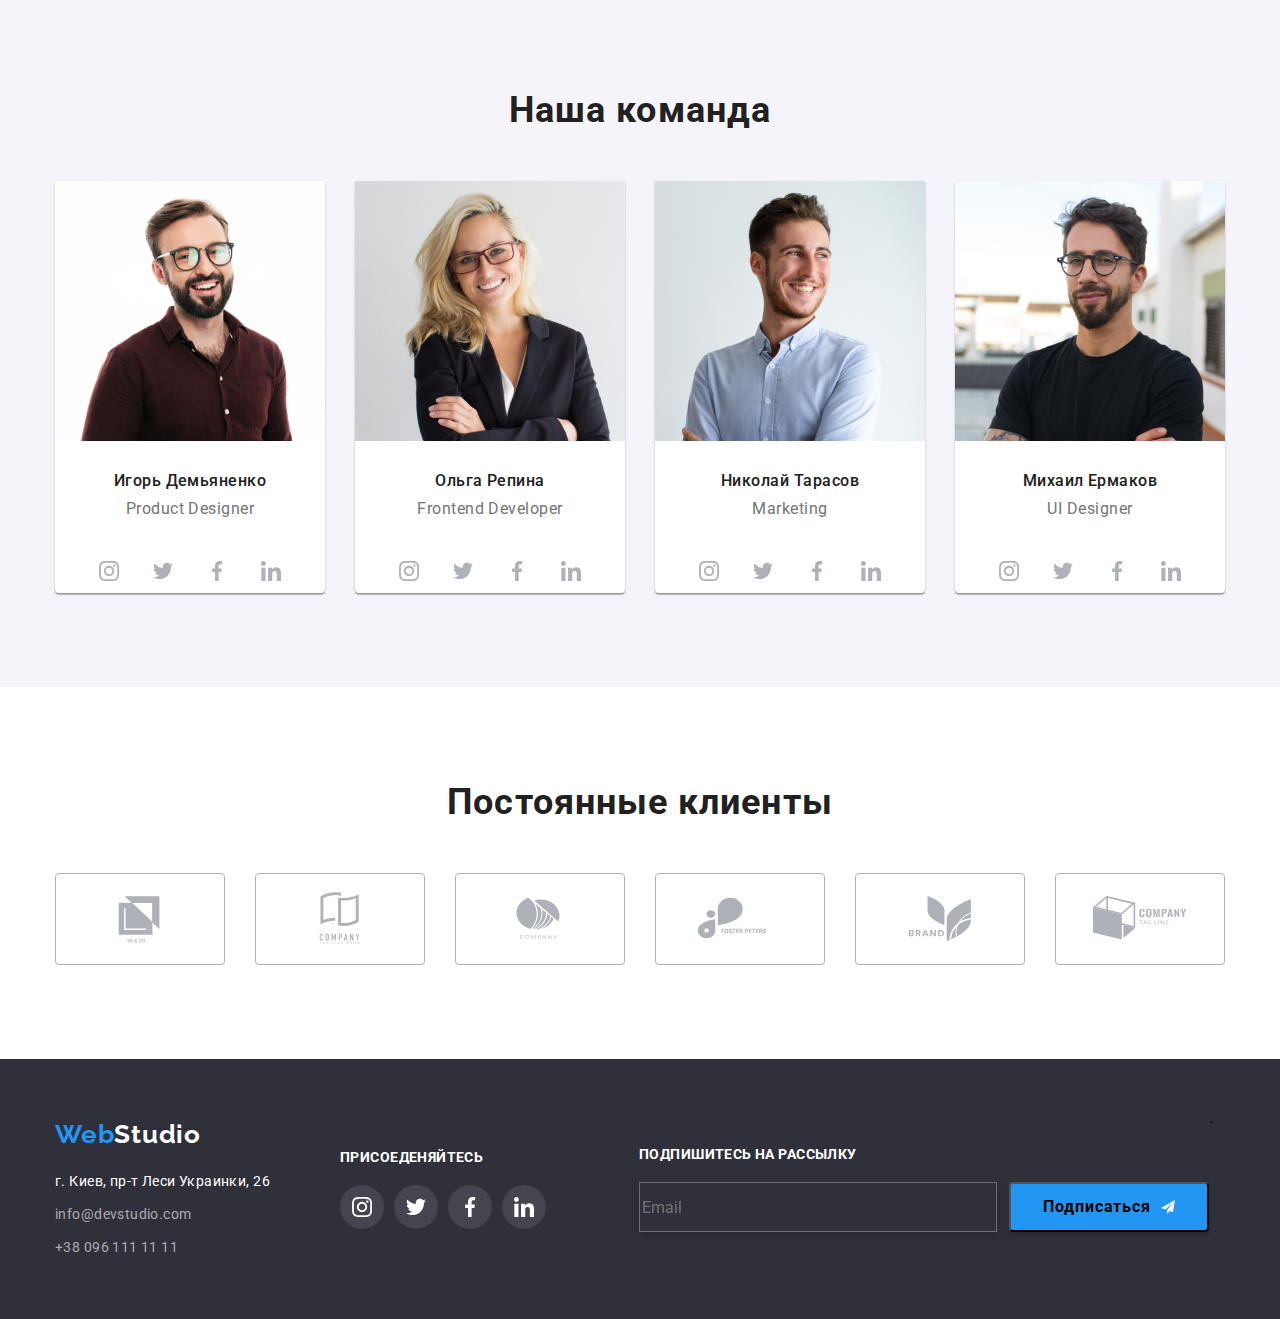
==== commit 9783a509: "Дз7" ====
--- a/index.html
+++ b/index.html
@@ -7,7 +7,7 @@
     <link href="https://fonts.googleapis.com/css2?family=Raleway:wght@700&display=swap" rel="stylesheet">
     <link href="https://fonts.googleapis.com/css2?family=Raleway:wght@700&family=Roboto:wght@400;500;700;900&display=swap" rel="stylesheet">
     <link rel="stylesheet" href="https://cdnjs.cloudflare.com/ajax/libs/modern-normalize/1.1.0/modern-normalize.min.css">
-    <link rel="stylesheet" href="./css/style.css">
+    <link rel="stylesheet" href="./css/main.min.css">
     <title>Document</title>
   </head>
 
@@ -15,26 +15,26 @@
     <header class="header">
       <div class="container header-container">
         <nav class="nav">
-          <a href="" class="logo">Web<span class="logo2">Studio</span></a>
-        <ul class="header-list">
-          <li class="header-li"><a href="./index.html" class="header-link current">Студия</a></li>
-          <li class="header-li">
-            <a href="./portfolio.html" class="header-link ">Портфолио </a>
+          <a href="" class="nav-logo">Web<span class="nav-logo2">Studio</span></a>
+        <ul class="site-nav">
+          <li class="site-nav__item"><a href="./index.html" class="site-nav__link site-nav__link--current">Студия</a></li>
+          <li class="site-nav__item">
+            <a href="./portfolio.html" class="site-nav__link ">Портфолио </a>
           </li >
-          <li class="header-li"><a href="" class="header-link"> Контакты </a></li>
+          <li class="site-nav__item"><a href="" class="site-nav__link"> Контакты </a></li>
         </ul>
       </nav>
         <ul class="contacts-list">
-          <li class="item">
-            <a href="mailto:info@devstudio.com" class="contacts-link"> 
-              <svg class="mail" width="20" height="20">
+          <li class="contacts-list__item">
+            <a href="mailto:info@devstudio.com" class="contacts-list__link"> 
+              <svg class="contacts-list__link--mail" width="20" height="20">
                 <use href="./images/icons.svg#icon-mail"></use>
               </svg>info@devstudio.com
             </a>
           </li >
-          <li class="item">
-            <a href="tel:+380961111111" class="contacts-link"
-              ><svg class="phone" width="20" height="20">
+          <li class="contacts-list__item">
+            <a href="tel:+380961111111" class="contacts-list__link"
+              ><svg class="contacts-list__link--phone" width="20" height="20">
                 <use href="./images/icons.svg#icon-smartphone"></use>
               </svg> +38 096 111 11 11</a
             >
@@ -45,15 +45,15 @@
     <main>
       <section class="section-slogan"> 
         <div class="container">
-          <h1 class="main-title" >Эффективные решения <br> для вашего бизнеса</h1>
-          <button type="button" class="button-studio" data-modal-open>Заказать услугу</button>
+          <h1 class="section-slogan__title" >Эффективные решения <br> для вашего бизнеса</h1>
+          <button type="button" class="section-slogan__button" data-modal-open>Заказать услугу</button>
         </div>
       </section>
       <div class="backdrop is-hidden" data-modal>
         <div class="modal">
           <form class="modal-form">
             <div class="form-block">
-              <h6 class="head-form">
+              <h6 class="tittle-form">
               Оставьте свои данные, мы вам перезвоним
               </h6>
               <label for="name" class="label-form">
@@ -93,7 +93,7 @@
             </div>
             <div class="check-block">
               <input type="checkbox" name="topic" value="agree" id="agree" >
-              <p class="check-block-text">Соглашаюсь с рассылкой и принимаю <a class="link-form" href="">Условия договора</a></p>
+              <p class="check-block__text">Соглашаюсь с рассылкой и принимаю <a class="link-form" href="">Условия договора</a></p>
             </div>
             <button class="form-button" type="submit">Отправить</button>
           </form>
@@ -108,71 +108,71 @@
       
       <section class="section">
         <div class="container ">
-          <h2 class="section-title">Информация</h2>
-          <ul class="info">
-            <li class="info-list">
-              <div class="icon-info-block">
-                <svg class="icon-info" width="70" height="70">
+          <h2 class="section-tittle">Информация</h2>
+          <ul class="information-list">
+            <li class="information-list__item">
+              <div class="information-meta">
+                <svg class="information-icon" width="70" height="70">
                   <use href="./images/icons.svg#icon-antenna"></use>
                 </svg>
               </div>
-              <h3 class="subtitles-studio">Внимание к деталям</h3>
-              <p class="description-studio">
+              <h3 class="information-subtitles">Внимание к деталям</h3>
+              <p class="information-description">
                 Идейные соображения, а также начало повседневной работы по
                 формированию позиции.
               </p>
-            </li>
-            <li class="info-list second">
-              <div class="icon-info-block">
-                <svg class="icon-info" width="70" height="70">
+            </li>   
+            <li class="information-list__item">
+              <div class="information-meta">
+                <svg class="information-icon" width="70" height="70">
                   <use href="./images/icons.svg#icon-clock"></use>
                 </svg>
               </div>
-              <h3 class="subtitles-studio">Пунктуальность</h3>
-              <p class="description-studio"> 
+              <h3 class="information-subtitles">Пунктуальность</h3>
+              <p class="information-description"> 
                 Задача организации, в особенности же рамки и место обучения кадров
                 влечет за собой.
               </p>
-            </li class="info-list">
-            <li class="info-list third">
-              <div class="icon-info-block">
-                <svg class="icon-info" width="70" height="70">
+            </li>
+            <li class="information-list__item">
+              <div class="information-meta">
+                <svg class="information-icon" width="70" height="70">
                   <use href="./images/icons.svg#icon-diagrama"></use>
                 </svg>  
               </div>
-              <h3 class="subtitles-studio">Планирование</h3>
-              <p class="description-studio">
+              <h3 class="information-subtitles">Планирование</h3>
+              <p class="information-description">
                 Равным образом консультация с широким активом в значительной
                 степени обуславливает.
               </p>
             </li>
-            <li class="info-list fourth">
-              <div class="icon-info-block">
-                <svg class="icon-info" width="70" height="70">
+            <li class="information-list__item">
+              <div class="information-meta">
+                <svg class="information-icon" width="70" height="70">
                   <use href="./images/icons.svg#icon-astronaut"></use>
                 </svg>
               </div>
-              <h3 class="subtitles-studio">Современные технологии</h3>
-              <p class="description-studio">
+              <h3 class="information-subtitles">Современные технологии</h3>
+              <p class="information-description">
                 Значимость этих проблем настолько очевидна, что реализация
                 плановых заданий.
-              </p class="description-studio">
+              </p >
             </li>
           </ul>
         </div>
         </section >
-        <section class="work section">
+        <section class="section-specialization">
           <div class="container">
-            <h2 class="img-title">Чем мы занимаемся</h2>
-          <ul class="work-fotos">
-            <li class="work-fotos-list">
-              <div class="work-thumb thumb-one">
+            <h2 class="section-specialization__tittle">Чем мы занимаемся</h2>
+          <ul class="specialization-list">
+            <li class="specalization-list__item">
+              <div class="specalization-thumb thumb-one">
                 <img src="./images/img.jpg" alt="Человек печатает" width="370" />
               </div>
               
             </li>
-            <li class="work-fotos-list">
-              <div class="work-thumb thumb-two">
+            <li class="specalization-list__item">
+              <div class="specalization-thumb thumb-two">
                 <img
                 src="./images/img2.jpg"
                 alt="Человек смотрит в телефон"
@@ -181,174 +181,172 @@
               </div>
               
             </li>
-            <li class="work-fotos-list">
-              <div class="work-thumb thumb-three">
+            <li class="specalization-list__item">
+              <div class="specalization-thumb thumb-three">
                 <img
                 src="./images/img3.jpg"
                 alt="Человек смотрит в планшет"
                 width="370"
               />
               </div>
-              
             </li>
           </ul>
         </div>
       </section>
-      <section class="section foto-studio">
+      <section class="section-team">
         <div class="container">
-        <h2 class="img-title"> Наша команда</h2>
-        <ul class="team-fotos">
-          <li class="team-fotos-list">
+        <h2 class="section-team__tittle"> Наша команда</h2>
+        <ul class="team-list">
+          <li class="team-list__item">
             <img src="./images/h1.jpg" alt="Фото парня в очках" width="270" />
             <div class="teams-container">
-            <h3 class="img-names">Игорь Демьяненко</h3>
-            <p class="img-activity">Product Designer</p>
-            </div>
-            <ul class="social">
-              <li class="social-item">
-                <a class="social-link">
-                  <svg class="social-icon">
+            <h3 class="team-name">Игорь Демьяненко</h3>
+            <p class="team-specialization">Product Designer</p>
+            </div>
+            <ul class="team-media__list">
+              <li class="team-media__list--item">
+                <a class="team-media__link">
+                  <svg class="team-media__icon">
                     <use href="./images/icons.svg#icon-instagram">
                     </use>
                   </svg>
                 </a>
               </li>
-              <li class="social-item"> <a class="social-link">
-                <svg class="social-icon">
+              <li class="team-media__list--item"> <a class="team-media__link">
+                <svg class="team-media__icon">
                   <use href="./images/icons.svg#icon-twitter">
                   </use>
                 </svg>
               </a></li>
-              <li class="social-item">
-                <a class="social-link">
-                <svg class="social-icon">
+              <li class="team-media__list--item">
+                <a class="team-media__link">
+                <svg class="team-media__icon">
                   <use href="./images/icons.svg#icon-facebook">
                   </use>
                 </svg>
               </a></li>
-              <li class="social-item"> <a class="social-link">
-                <svg class="social-icon">
+              <li class="team-media__list--item"> <a class="team-media__link">
+                <svg class="team-media__icon">
                   <use href="./images/icons.svg#icon-linkedin">
                   </use>
                 </svg>
               </a></li>
             </ul>
           </li>
-          <li class="team-fotos-list">
+          <li class="team-list__item">
             <img
               src="./images/h2.jpg"
               alt="Фото девушки с белыми волосами в очках"
               width="270"
             />
             <div class="teams-container">
-            <h3 class="img-names">Ольга Репина</h3>
-            <p class="img-activity">Frontend Developer</p>  
-            </div>
-            <ul class="social">
-              <li class="social-item">
-                <a class="social-link">
-                  <svg class="social-icon">
+            <h3 class="team-name">Ольга Репина</h3>
+            <p class="team-specialization">Frontend Developer</p>  
+            </div>
+            <ul class="team-media__list">
+              <li class="team-media__list--item">
+                <a class="team-media__link">
+                  <svg class="team-media__icon">
                     <use href="./images/icons.svg#icon-instagram">
                     </use>
                   </svg>
                 </a>
               </li>
-              <li class="social-item"> <a class="social-link">
-                <svg class="social-icon">
+              <li class="team-media__list--item"> <a class="team-media__link">
+                <svg class="team-media__icon">
                   <use href="./images/icons.svg#icon-twitter">
                   </use>
                 </svg>
               </a></li>
-              <li class="social-item">
-                <a class="social-link">
-                <svg class="social-icon">
+              <li class="team-media__list--item">
+                <a class="team-media__link">
+                <svg class="team-media__icon">
                   <use href="./images/icons.svg#icon-facebook">
                   </use>
                 </svg>
               </a></li>
-              <li class="social-item"> <a class="social-link">
-                <svg class="social-icon">
+              <li class="team-media__list--item"> <a class="team-media__link">
+                <svg class="team-media__icon">
                   <use href="./images/icons.svg#icon-linkedin">
                   </use>
                 </svg>
               </a></li>
             </ul>
           </li>
-          <li class="team-fotos-list">
+          <li class="team-list__item">
             <img
               src="./images/h3.jpg"
               alt="Фото парня в рубашке  "
               width="270"
             />
             <div class="teams-container">
-            <h3 class="img-names">Николай Тарасов</h3>
-            <p class="img-activity">Marketing</p>  
-            </div>
-            <ul class="social">
-              <li class="social-item">
-                <a class="social-link">
-                  <svg class="social-icon">
+            <h3 class="team-name">Николай Тарасов</h3>
+            <p class="team-specialization">Marketing</p>  
+            </div>
+            <ul class="team-media__list">
+              <li class="team-media__list--item">
+                <a class="team-media__link">
+                  <svg class="team-media__icon">
                     <use href="./images/icons.svg#icon-instagram">
                     </use>
                   </svg>
                 </a>
               </li>
-              <li class="social-item"> <a class="social-link">
-                <svg class="social-icon">
+              <li class="team-media__list--item"> <a class="team-media__link">
+                <svg class="team-media__icon">
                   <use href="./images/icons.svg#icon-twitter">
                   </use>
                 </svg>
               </a></li>
-              <li class="social-item">
-                <a class="social-link">
-                <svg class="social-icon">
+              <li class="team-media__list--item">
+                <a class="team-media__link">
+                <svg class="team-media__icon">
                   <use href="./images/icons.svg#icon-facebook">
                   </use>
                 </svg>
               </a></li>
-              <li class="social-item"> <a class="social-link">
-                <svg class="social-icon">
+              <li class="team-media__list--item"> <a class="team-media__link">
+                <svg class="team-media__icon">
                   <use href="./images/icons.svg#icon-linkedin">
                   </use>
                 </svg>
               </a></li>
             </ul>
           </li>
-          <li class="team-fotos-list">
+          <li class="team-list__item ">
             <img
               src="./images/h4.jpg"
               alt="Фото парня в чёрной футболке"
               width="270"
             />
             <div class="teams-container">
-            <h3 class="img-names">Михаил Ермаков</h3>
-            <p class="img-activity">UI Designer</p>  
-            </div>
-            <ul class="social">
-              <li class="social-item">
-                <a class="social-link">
-                  <svg class="social-icon">
+            <h3 class="team-name">Михаил Ермаков</h3>
+            <p class="team-specialization">UI Designer</p>  
+            </div>
+            <ul class="team-media__list">
+              <li class="team-media__list--item">
+                <a class="team-media__link">
+                  <svg class="team-media__icon">
                     <use href="./images/icons.svg#icon-instagram">
                     </use>
                   </svg>
                 </a>
               </li>
-              <li class="social-item"> 
-                <a class="social-link">
-                <svg class="social-icon">
+              <li class="team-media__list--item"> <a class="team-media__link">
+                <svg class="team-media__icon">
                   <use href="./images/icons.svg#icon-twitter">
                   </use>
                 </svg>
               </a></li>
-              <li class="social-item">
-                <a class="social-link">
-                <svg class="social-icon">
+              <li class="team-media__list--item">
+                <a class="team-media__link">
+                <svg class="team-media__icon">
                   <use href="./images/icons.svg#icon-facebook">
                   </use>
                 </svg>
               </a></li>
-              <li class="social-item"> <a class="social-link">
-                <svg class="social-icon">
+              <li class="team-media__list--item"> <a class="team-media__link">
+                <svg class="team-media__icon">
                   <use href="./images/icons.svg#icon-linkedin">
                   </use>
                 </svg>
@@ -358,11 +356,11 @@
         </ul>
       </div>
       </section>
-      <section class="client section">
+      <section class="client-section">
         <div class="container">
-          <h2 class="img-title"> Постоянные клиенты</h2>
+          <h2 class="client-section__title"> Постоянные клиенты</h2>
           <ul class="client-list">
-            <li class="client-list-item">
+            <li class="client-list__item">
                 <a class="client-link">
                   <svg class="client-icon">
                     <use href="./images/icons.svg#icon-client1">
@@ -370,7 +368,7 @@
                   </svg>
                 </a>
               </li>
-            <li class="client-list-item">
+            <li class="client-list__item">
               <a class="client-link">
                 <svg class="client-icon">
                   <use href="./images/icons.svg#icon-client2">
@@ -378,7 +376,7 @@
                 </svg>
               </a>
             </li>
-            <li class="client-list-item">
+            <li class="client-list__item">
             <a class="client-link">
               <svg class="client-icon">
                 <use href="./images/icons.svg#icon-client3">
@@ -386,7 +384,7 @@
               </svg>
             </a>
             </li>
-            <li class="client-list-item">
+            <li class="client-list__item">
               <a class="client-link">
                 <svg class="client-icon">
                   <use href="./images/icons.svg#icon-client4">
@@ -394,7 +392,7 @@
                 </svg>
               </a>
             </li>
-              <li class="client-list-item"> 
+              <li class="client-list__item"> 
                 <a class="client-link">
                   <svg class="client-icon">
                     <use href="./images/icons.svg#icon-client5">
@@ -418,10 +416,10 @@
       <div class="container">
         <div class="footer-div-second">
       <div class="footer-left">
-      <a href="" class="logo">Web<span class="footer-logo">Studio</span> </a>
+        <a href="" class="nav-logo">Web<span class="footer-logo2">Studio</span></a>
       <address class="address">
-        <ul class="footer-des">
-          <li class="footer-item">
+        <ul class="addres-list">
+          <li class="addres-list__item">
               <a
                 href="https://www.google.com.ua/maps/place/%D0%B1%D1%83%D0%BB.+%D0%9B%D0%B5%D1%81%D0%B8+%D0%A3%D0%BA%D1%80%D0%B0%D0%B8%D0%BD%D0%BA%D0%B8,+26,+%D0%9A%D0%B8%D0%B5%D0%B2,+02000/@50.4265841,30.5361971,17z/data=!3m1!4b1!4m5!3m4!1s0x40d4cf0e033ecbe9:0x57a4dffefec77da0!8m2!3d50.4265807!4d30.5383858?hl=ru"
                 target="_blank"
@@ -429,13 +427,13 @@
                 >г. Киев, пр-т Леси Украинки, 26</a
               >
           </li>
-          <li class="footer-item">
-              <a href="mailto:info@devstudio.com" class="footer-info"
+          <li class="addres-list__item">
+              <a href="mailto:info@devstudio.com" class="address-link"
                 >info@devstudio.com</a
               >
           </li>
-          <li class="footer-item">
-              <a href="tel:+380961111111" class="footer-info"
+          <li class="addres-list__item">
+              <a href="tel:+380961111111" class="address-link"
                 >+38 096 111 11 11</a
               >
           </li>
@@ -444,30 +442,30 @@
       </div>
       <div class="footer-center">
           <h4 class="welcom">Присоеденяйтесь</h4>
-          <ul class="social">
-            <li class="social-item footer-social-icon">
-              <a class="social-link ">
-                <svg class="social-icon footer-icon">
+          <ul class="team-media__list">
+            <li class="team-media__list--item">
+              <a class="team-media__link">
+                <svg class="team-media__icon footer-icon" >
                   <use href="./images/icons.svg#icon-instagram">
                   </use>
                 </svg>
               </a>
             </li>
-            <li class="social-item footer-social-icon"> <a class="social-link">
-              <svg class="social-icon footer-icon">
+            <li class="team-media__list--item"> <a class="team-media__link">
+              <svg class="team-media__icon footer-icon">
                 <use href="./images/icons.svg#icon-twitter">
                 </use>
               </svg>
             </a></li>
-            <li class="social-item footer-social-icon">
-              <a class="social-link">
-              <svg class="social-icon footer-icon">
+            <li class="team-media__list--item">
+              <a class="team-media__link">
+              <svg class="team-media__icon footer-icon">
                 <use href="./images/icons.svg#icon-facebook">
                 </use>
               </svg>
             </a></li>
-            <li class="social-item footer-social-icon"> <a class="social-link">
-              <svg class="social-icon footer-icon">
+            <li class="team-media__list--item"> <a class="team-media__link">
+              <svg class="team-media__icon footer-icon">
                 <use href="./images/icons.svg#icon-linkedin">
                 </use>
               </svg>
@@ -475,17 +473,17 @@
           </ul>
       </div>
       <div class="footer-div-right">
-        <h5 class="subscribe">Подпишитесь на рассылку</h5>
-        <form class="footer-sub-form">
-          <input type="email" name="Email" placeholder="Email" class="input-email"> 
-          <button class="button-sub">Подписаться
-            <svg class="svg-icon-send">
+        <h5 class="distribution-tittle">Подпишитесь на рассылку</h5>
+        <form class="footer-distrbution">
+          <input type="email" name="Email" placeholder="Email" class="footer-distrbution__input"> 
+          <button class="footer-distrbution__button">Подписаться
+            <svg class="footer-distrbution__button--svg">
               <use href="./images/icons.svg#icon-telegram">
               </use>
             </svg>
           </button>
         </form>
-      </div>
+      </div>`
     </div>
     </div> 
   </footer>
--- a/css/main.min.css
+++ b/css/main.min.css
@@ -0,0 +1,2 @@
+body{background-color:#fff;font-family:Roboto, sans-serif;color:var(--main-color-text);margin:0px}ul{margin-top:0px;margin-bottom:0px;list-style-type:none;padding:0px}img{display:block;max-width:100%;height:auto}a{text-decoration:none}.header{border-bottom:1px}.nav{padding-top:24px;padding-bottom:25px;display:-webkit-box;display:-ms-flexbox;display:flex;-webkit-box-align:center;-ms-flex-align:center;align-items:center;-webkit-box-pack:center;-ms-flex-pack:center;justify-content:center}.nav-logo{color:#2196f3;font-family:Raleway, sans-serif;font-weight:700;font-size:26px;line-height:1.17;letter-spacing:0.03em}.nav-logo2{color:#212121;font-size:26px;line-height:1.17;letter-spacing:0.03em}.site-nav{margin-left:93px;margin-top:0px;margin-bottom:0px;padding-left:0px;display:-webkit-box;display:-ms-flexbox;display:flex}.site-nav .site-nav__item:not(:last-child){margin-right:50px}.header{border-bottom:1px}.site-nav__link{color:#212121;text-decoration:none;font-weight:500;font-size:14px;line-height:16px;letter-spacing:0.02em;-webkit-transition:color 250ms cubic-bezier(0.4, 0, 0.2, 1);transition:color 250ms cubic-bezier(0.4, 0, 0.2, 1)}.site-nav__link:hover,.site-nav__link:focus{color:#2196f3}.site-nav__link--current{color:#2196f3}.site-nav__link--current::after{text-decoration:underline;content:"";background-color:#2196f3;width:100%;height:3px;-webkit-transform:translateY(30px);transform:translateY(30px);display:-webkit-box;display:-ms-flexbox;display:flex}.contacts-list{margin-left:auto;display:-webkit-box;display:-ms-flexbox;display:flex;-webkit-box-align:center;-ms-flex-align:center;align-items:center}.contacts-list .contacts-list__item+.contacts-list__item{margin-left:50px}.contacts-list__link{text-decoration:none;color:#757575;font-weight:500;font-size:14px;line-height:16px;letter-spacing:0.02em;display:-webkit-box;display:-ms-flexbox;display:flex;-webkit-box-pack:center;-ms-flex-pack:center;justify-content:center;-webkit-box-align:center;-ms-flex-align:center;align-items:center;-webkit-transition:color 250ms cubic-bezier(0.4, 0, 0.2, 1);transition:color 250ms cubic-bezier(0.4, 0, 0.2, 1)}.contacts-list__link:hover,.contacts-list__link:focus{color:#2196f3}.contacts-list__link--mail{margin-right:10px;fill:currentColor;-webkit-transition:border-color 250ms cubic-bezier(0.4, 0, 0.2, 1);transition:border-color 250ms cubic-bezier(0.4, 0, 0.2, 1)}.contacts-list__link--phone{margin-right:10px;fill:currentColor;-webkit-transition:border-color 250ms cubic-bezier(0.4, 0, 0.2, 1);transition:border-color 250ms cubic-bezier(0.4, 0, 0.2, 1)}.contacts-list__item:hover{fill:#2196f3}.section-slogan{padding-top:200px;padding-bottom:200px;background-color:#2f303a;margin-left:auto;margin-right:auto;text-align:center;background-image:-webkit-gradient(linear, left top, right top, from(rgba(47,48,58,0.4)), to(rgba(47,48,58,0.4))),url(../images/backgroundimg.jpg);background-image:linear-gradient(to right, rgba(47,48,58,0.4), rgba(47,48,58,0.4)),url(../images/backgroundimg.jpg);background-size:cover}.section-slogan__title{color:#fff;font-weight:900;font-size:44px;line-height:60px;letter-spacing:0.06em;text-transform:uppercase;margin-top:0px;margin-bottom:30px;text-align:center}.section-slogan__button{color:#fff;background-color:#2196f3;-webkit-box-shadow:0px 4px 4px rgba(0,0,0,0.15);box-shadow:0px 4px 4px rgba(0,0,0,0.15);border-radius:4px;padding:10px, 32px, 10px, 32px;font-weight:700;font-size:16px;line-height:30px;letter-spacing:0.06em;border:none;min-width:200px;min-height:50px;cursor:pointer}.backdrop{position:fixed;top:0;bottom:0;left:0;right:0;background-color:rgba(15,12,12,0.5)}.backdrop.is-hidden{opacity:0;pointer-events:none}.backdrop.is-hidden.modal{-webkit-transform:translate(-50%, -50%);transform:translate(-50%, -50%)}.modal{width:528px;height:581px;background-color:#fff;position:absolute;left:50%;top:50%;-webkit-transform:translate(-50%, -50%);transform:translate(-50%, -50%);position:absolute;-webkit-transition:-webkit-transform 2250ms cubic-bezier(0.4, 0, 0.2, 1);transition:-webkit-transform 2250ms cubic-bezier(0.4, 0, 0.2, 1);transition:transform 2250ms cubic-bezier(0.4, 0, 0.2, 1);transition:transform 2250ms cubic-bezier(0.4, 0, 0.2, 1), -webkit-transform 2250ms cubic-bezier(0.4, 0, 0.2, 1)}.close-menu{position:absolute;padding:0px;margin:0px;min-height:20px;min-height:30px;display:-webkit-box;display:-ms-flexbox;display:flex;-webkit-box-pack:center;-ms-flex-pack:center;justify-content:center;-webkit-box-align:center;-ms-flex-align:center;align-items:center;border:none;top:0px;right:0px;border-radius:50%;width:30px;height:30px;background:#FFFFFF;border:1px solid rgba(0,0,0,0.1);margin-top:8px;margin-right:8px;cursor:pointer}.close-menu:hover,.close-menu:focus{color:#2196f3}.tittle-form{font-family:'Roboto';font-style:normal;font-weight:700;font-size:20px;line-height:23px;text-align:center;letter-spacing:0.03em;color:#212121;margin-top:0px;margin-bottom:12px}.label-form{display:-webkit-box;display:-ms-flexbox;display:flex;-webkit-box-orient:vertical;-webkit-box-direction:normal;-ms-flex-direction:column;flex-direction:column;font-family:'Roboto';font-style:normal;font-weight:400;font-size:12px;line-height:14px;letter-spacing:0.01em;color:#757575;margin-bottom:4px;border-color:#2196f3}.input-form{margin-bottom:10px;padding-left:42px;height:40px;border:1px solid rgba(33,33,33,0.2);border-radius:4px;cursor:pointer;padding-top:12px;padding-bottom:12px;height:40px;padding-left:42px;outline:none}.input-form:focus{border-color:#2196f3}.input-form:focus ~ .icon-form{color:#2196f3;border-color:#2196f3}.modal-form{display:-webkit-box;display:-ms-flexbox;display:flex;-webkit-box-orient:vertical;-webkit-box-direction:normal;-ms-flex-direction:column;flex-direction:column;-webkit-box-pack:center;-ms-flex-pack:center;justify-content:center;-webkit-box-align:center;-ms-flex-align:center;align-items:center;padding:40px}.form-block{display:-webkit-box;display:-ms-flexbox;display:flex;-webkit-box-orient:vertical;-webkit-box-direction:normal;-ms-flex-direction:column;flex-direction:column}.check-block{margin-top:20px;display:-webkit-box;display:-ms-flexbox;display:flex;-webkit-box-align:center;-ms-flex-align:center;align-items:center}.check-block__text{font-family:'Roboto';font-style:normal;font-weight:400;font-size:14px;line-height:24px;letter-spacing:0.03em;color:#757575;margin-left:8px;margin-top:0px;margin-right:0px;margin-bottom:0px}.form-button{background:#2196F3;-webkit-box-shadow:0px 4px 4px rgba(0,0,0,0.15);box-shadow:0px 4px 4px rgba(0,0,0,0.15);border-radius:4px;margin-top:30px;font-family:'Roboto';font-style:normal;font-weight:700;font-size:16px;line-height:30px;display:-webkit-box;display:-ms-flexbox;display:flex;-webkit-box-align:center;-ms-flex-align:center;align-items:center;text-align:center;letter-spacing:0.06em;color:#FFFFFF;cursor:pointer}.icon-form{width:11px;height:11px;position:absolute;top:12px;left:10px;fill:currentColor}.icon-close-form{width:11px;height:11px;position:absolute;fill:currentColor;-webkit-transition:color 250ms cubic-bezier(0.4, 0, 0.2, 1);transition:color 250ms cubic-bezier(0.4, 0, 0.2, 1)}.icon-input{position:absolute;top:10px;left:10px}.icon-block{position:relative;display:-webkit-box;display:-ms-flexbox;display:flex;-webkit-box-orient:vertical;-webkit-box-direction:normal;-ms-flex-direction:column;flex-direction:column}.link-form{color:#2196f3;text-decoration:underline}.textarea{padding:12px 16px 12px 16px;border:1px solid rgba(33,33,33,0.2);border-radius:4px}.textarea::-webkit-input-placeholder{font-family:'Roboto';font-style:normal;font-weight:400;font-size:14px;line-height:16px;letter-spacing:0.01em;color:rgba(117,117,117,0.5)}.textarea:-ms-input-placeholder{font-family:'Roboto';font-style:normal;font-weight:400;font-size:14px;line-height:16px;letter-spacing:0.01em;color:rgba(117,117,117,0.5)}.textarea::-ms-input-placeholder{font-family:'Roboto';font-style:normal;font-weight:400;font-size:14px;line-height:16px;letter-spacing:0.01em;color:rgba(117,117,117,0.5)}.textarea::placeholder{font-family:'Roboto';font-style:normal;font-weight:400;font-size:14px;line-height:16px;letter-spacing:0.01em;color:rgba(117,117,117,0.5)}.section{padding-top:94px;padding-bottom:94px}.header-container{display:-webkit-box;display:-ms-flexbox;display:flex}.container{margin:0 auto;width:1200px;padding-left:15px;padding-right:15px}.information-list{display:-webkit-box;display:-ms-flexbox;display:flex;padding-left:0px}.information-list__item:not(:last-child){margin-right:30px}.information-meta{background-color:#f5f4fa;width:270px;height:120px;margin-bottom:30px;border-radius:4px;display:-webkit-box;display:-ms-flexbox;display:flex;-webkit-box-pack:center;-ms-flex-pack:center;justify-content:center;-webkit-box-align:center;-ms-flex-align:center;align-items:center}.information-subtitles{color:#212121;font-weight:700;font-size:14px;line-height:16px;letter-spacing:0.03em;text-transform:uppercase;margin-top:0px;margin-bottom:10px}.information-description{color:#757575;font-size:14px;line-height:24px;letter-spacing:0.03em;margin-top:0px;margin-bottom:0px}.section-tittle{visibility:hidden;display:none;margin-top:0px;margin-bottom:0px}.section-specialization{padding-top:0px;padding-bottom:94px}.section-specialization__tittle{color:#212121;font-weight:700;font-size:36px;line-height:42px;letter-spacing:0.03em;margin-top:0px;margin-bottom:50px;text-align:center}.specialization-list{display:-webkit-box;display:-ms-flexbox;display:flex}.specialization-list:not(:last-child){margin-right:30px}.specalization-thumb::before{display:-webkit-box;display:-ms-flexbox;display:flex;content:"";position:absolute;width:370px;height:70px;bottom:0px;background:rgba(47,48,58,0.8);font-family:Roboto;font-style:normal;font-weight:bold;font-size:14px;line-height:16px;text-align:center;-webkit-box-pack:center;-ms-flex-pack:center;justify-content:center;-webkit-box-align:center;-ms-flex-align:center;align-items:center;letter-spacing:0.03em;text-transform:uppercase;color:#fff}.thumb-one::before{content:"Десктопные приложения"}.thumb-two::before{content:"Мобильные приложения"}.thumb-three::before{content:"Дизайнерские решения"}.specalization-thumb{position:relative}.section-team{background-color:#F5F4FA;padding-top:94px;padding-bottom:94px}.section-team__tittle{color:#212121;font-weight:700;font-size:36px;line-height:42px;letter-spacing:0.03em;margin-top:0px;margin-bottom:50px;text-align:center}.team-list{display:-webkit-box;display:-ms-flexbox;display:flex}.team-list__item{background-color:#fff;-webkit-box-shadow:0px 1px 3px rgba(0,0,0,0.12),0px 1px 1px rgba(0,0,0,0.14),0px 2px 1px rgba(0,0,0,0.2);box-shadow:0px 1px 3px rgba(0,0,0,0.12),0px 1px 1px rgba(0,0,0,0.14),0px 2px 1px rgba(0,0,0,0.2);border-radius:0px 0px 4px 4px}.team-list__item:not(:last-child){margin-right:30px}.team-name{color:#212121;font-weight:500;font-size:16px;line-height:19px;letter-spacing:0.03em;margin-top:0px;margin-bottom:10px}.teams-container{padding-top:30px;padding-bottom:30px;text-align:center}.team-specialization{color:#757575;font-size:16px;letter-spacing:0.03em;margin-top:0px;margin-bottom:0px}.team-media__list{display:-webkit-box;display:-ms-flexbox;display:flex;-webkit-box-pack:center;-ms-flex-pack:center;justify-content:center;-webkit-box-align:center;-ms-flex-align:center;align-items:center}.team-media__link{width:100%;height:100%;display:-webkit-box;display:-ms-flexbox;display:flex;-webkit-box-pack:center;-ms-flex-pack:center;justify-content:center;-webkit-box-align:center;-ms-flex-align:center;align-items:center;border-radius:50%;color:#AFB1B8;background-color:rgba(255,255,255,0.1);-webkit-transition:color 250ms cubic-bezier(0.4, 0, 0.2, 1);transition:color 250ms cubic-bezier(0.4, 0, 0.2, 1)}.team-media__link:hover,.team-media__link:focus{background-color:#2196f3;color:#fff}.team-media__list--item{width:44px;height:44px;border-radius:50%}.team-media__list--item:not(:last-child){margin-right:10px}.team-media__icon{width:20px;height:20px;fill:currentColor;-webkit-transition:border-color 250ms cubic-bezier(0.4, 0, 0.2, 1);transition:border-color 250ms cubic-bezier(0.4, 0, 0.2, 1)}.client-link{display:-webkit-box;display:-ms-flexbox;display:flex;-webkit-box-pack:center;-ms-flex-pack:center;justify-content:center;-webkit-box-align:center;-ms-flex-align:center;align-items:center;color:#AFB1B8;border:1px solid #AFB1B8;-webkit-box-sizing:border-box;box-sizing:border-box;border-radius:4px;width:100%;height:100%;width:170px;height:92px;-webkit-transition:border-color 250ms cubic-bezier(0.4, 0, 0.2, 1);transition:border-color 250ms cubic-bezier(0.4, 0, 0.2, 1)}.client-link:hover,.client-link:focus{border-color:#2196f3;color:#2196f3}.client-list__item:not(:last-child){margin-right:30px}.client-list{display:-webkit-box;display:-ms-flexbox;display:flex}.client-icon{width:106px;height:60px;fill:currentColor;-webkit-transition:color 250ms cubic-bezier(0.4, 0, 0.2, 1);transition:color 250ms cubic-bezier(0.4, 0, 0.2, 1)}.client-section{padding-bottom:94px;padding-top:94px}.client-section__title{color:#212121;font-weight:700;font-size:36px;line-height:42px;letter-spacing:0.03em;margin-top:0px;margin-bottom:50px;text-align:center}.footer{padding-top:60px;padding-bottom:60px;background-color:#2f303a;display:-webkit-box;display:-ms-flexbox;display:flex}.addres-list{display:-webkit-box;display:-ms-flexbox;display:flex;-webkit-box-pack:center;-ms-flex-pack:center;justify-content:center;-webkit-box-align:start;-ms-flex-align:start;align-items:start;-webkit-box-orient:vertical;-webkit-box-direction:normal;-ms-flex-direction:column;flex-direction:column;padding-left:0px}.footer-googlelink{color:#fff;text-decoration:none;font-size:14px;line-height:24px;letter-spacing:0.03em;-webkit-transition:color 250ms cubic-bezier(0.4, 0, 0.2, 1);transition:color 250ms cubic-bezier(0.4, 0, 0.2, 1)}.footer-googlelink:hover,.footer-googlelink:focus{color:#2196f3}.addres-list__item:not(:last-child){margin-bottom:9px}.address-link{color:rgba(255,255,255,0.6);font-size:14px;line-height:24px;letter-spacing:0.03em;-webkit-transition:color 250ms cubic-bezier(0.4, 0, 0.2, 1);transition:color 250ms cubic-bezier(0.4, 0, 0.2, 1)}.address-link:hover,.address-link:focus{color:#2196f3}.distribution-tittle{font-family:Roboto;font-style:normal;font-weight:bold;font-size:14px;line-height:16px;letter-spacing:0.03em;text-transform:uppercase;color:#FFFFFF;-webkit-box-pack:center;-ms-flex-pack:center;justify-content:center;-webkit-box-align:center;-ms-flex-align:center;align-items:center;display:-webkit-box;display:-ms-flexbox;display:flex;margin-top:0px;margin-bottom:20px}.footer-div-second{display:-webkit-box;display:-ms-flexbox;display:flex}.footer-div-right{-webkit-box-pack:center;-ms-flex-pack:center;justify-content:center;display:-webkit-box;display:-ms-flexbox;display:flex;-webkit-box-align:start;-ms-flex-align:start;align-items:start;-webkit-box-orient:vertical;-webkit-box-direction:normal;-ms-flex-direction:column;flex-direction:column}.footer-left{display:-webkit-box;display:-ms-flexbox;display:flex;-webkit-box-pack:center;-ms-flex-pack:center;justify-content:center;-webkit-box-align:start;-ms-flex-align:start;align-items:start;-webkit-box-orient:vertical;-webkit-box-direction:normal;-ms-flex-direction:column;flex-direction:column;margin-right:70px}.footer-center{display:-webkit-box;display:-ms-flexbox;display:flex;-webkit-box-pack:center;-ms-flex-pack:center;justify-content:center;-webkit-box-align:start;-ms-flex-align:start;align-items:start;-webkit-box-orient:vertical;-webkit-box-direction:normal;-ms-flex-direction:column;flex-direction:column;margin-right:93px}.footer-distrbution{display:-webkit-box;display:-ms-flexbox;display:flex}.footer-distrbution__input{width:358px;height:50px;border:1px solid rgba(255,255,255,0.3);-webkit-filter:drop-shadow(0px 4px 4px rgba(0,0,0,0.15));filter:drop-shadow(0px 4px 4px rgba(0,0,0,0.15));-webkit-box-sizing:border-botx;box-sizing:border-botx;background-color:#2f303a;-webkit-box-pack:center;-ms-flex-pack:center;justify-content:center;display:-webkit-box;display:-ms-flexbox;display:flex;-webkit-box-align:center;-ms-flex-align:center;align-items:center;margin-right:12px}.footer-distrbution__button{width:200px;height:50px;background:#2196F3;-webkit-box-shadow:0px 4px 4px rgba(0,0,0,0.15);box-shadow:0px 4px 4px rgba(0,0,0,0.15);border-radius:4px;font-size:16px;font-weight:700;letter-spacing:0.06em;line-height:1.87;cursor:pointer;-webkit-box-pack:center;-ms-flex-pack:center;justify-content:center;display:-webkit-box;display:-ms-flexbox;display:flex;-webkit-box-align:center;-ms-flex-align:center;align-items:center;margin:auto;cursor:pointer}.footer-distrbution__button--svg{width:24px;height:24px;padding-left:10px}.footer-icon{color:#fff}.button-tittle{visibility:hidden;display:none}.address{margin-top:20px;font-style:normal}.welcom{font-family:Roboto;font-style:normal;font-weight:bold;font-size:14px;line-height:16px;letter-spacing:0.03em;text-transform:uppercase;color:#FFFFFF;margin-top:0px;margin-bottom:0px;display:-webkit-box;display:-ms-flexbox;display:flex;-webkit-box-pack:center;-ms-flex-pack:center;justify-content:center;-webkit-box-align:center;-ms-flex-align:center;align-items:center;margin-bottom:20px}.footer-logo2{color:#fff;font-size:26px;line-height:1.17;letter-spacing:0.03em}
+/*# sourceMappingURL=main.min.css.map */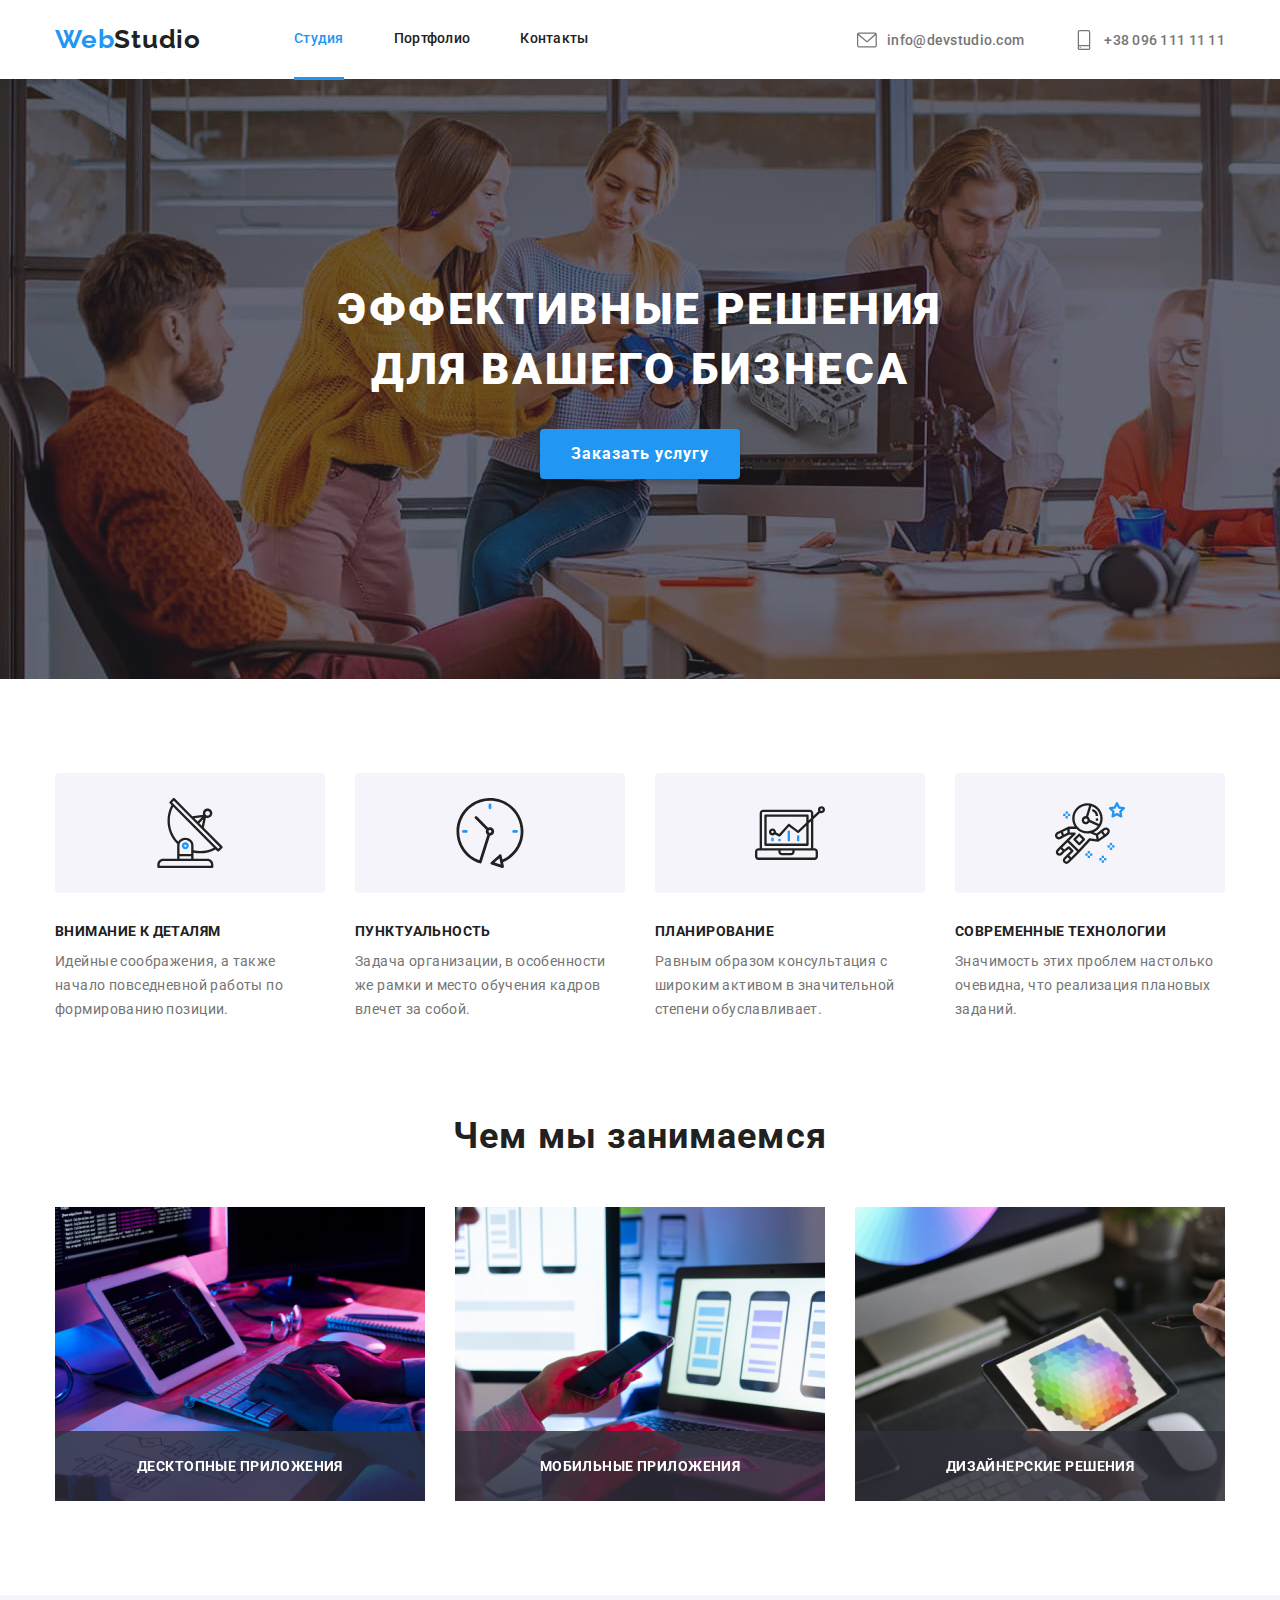
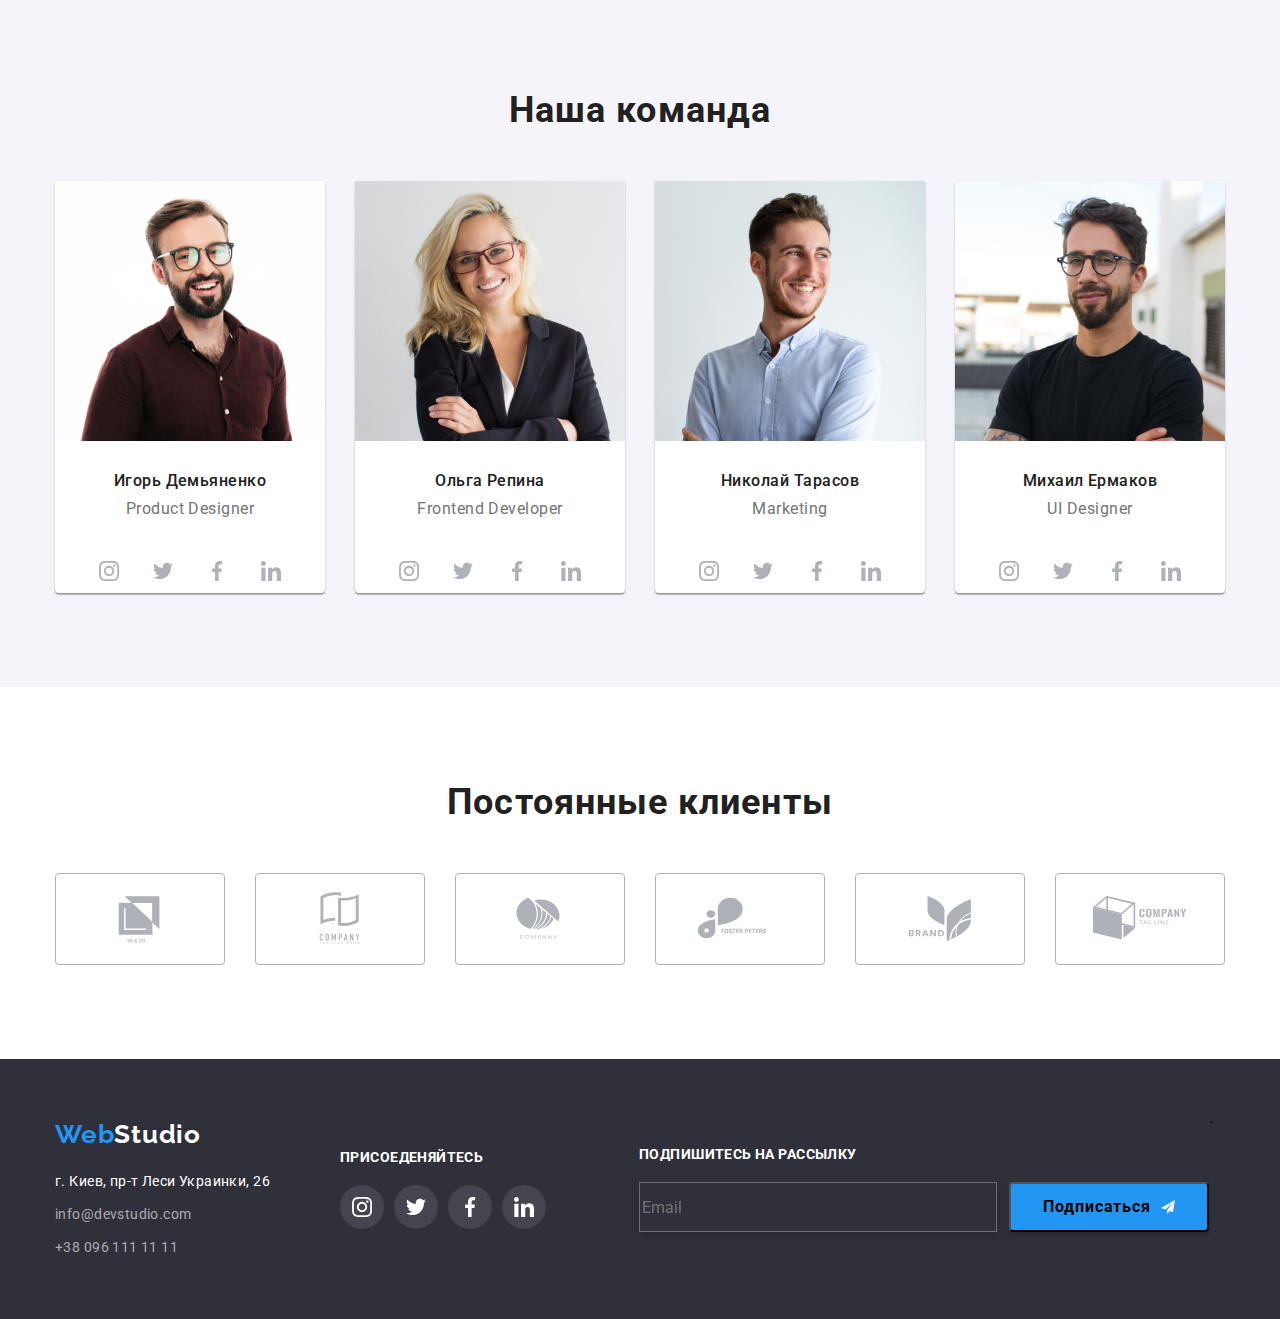
==== commit b7925be8: "Дз7" ====
--- a/index.html
+++ b/index.html
@@ -416,7 +416,7 @@
       <div class="container">
         <div class="footer-div-second">
       <div class="footer-left">
-        <a href="" class="nav-logo">Web<span class="footer-logo2">Studio</span></a>
+        <a href="" class="footer-logo">Web<span class="footer-logo2">Studio</span></a>
       <address class="address">
         <ul class="addres-list">
           <li class="addres-list__item">
--- a/css/main.min.css
+++ b/css/main.min.css
@@ -1,2 +1,2 @@
-body{background-color:#fff;font-family:Roboto, sans-serif;color:var(--main-color-text);margin:0px}ul{margin-top:0px;margin-bottom:0px;list-style-type:none;padding:0px}img{display:block;max-width:100%;height:auto}a{text-decoration:none}.header{border-bottom:1px}.nav{padding-top:24px;padding-bottom:25px;display:-webkit-box;display:-ms-flexbox;display:flex;-webkit-box-align:center;-ms-flex-align:center;align-items:center;-webkit-box-pack:center;-ms-flex-pack:center;justify-content:center}.nav-logo{color:#2196f3;font-family:Raleway, sans-serif;font-weight:700;font-size:26px;line-height:1.17;letter-spacing:0.03em}.nav-logo2{color:#212121;font-size:26px;line-height:1.17;letter-spacing:0.03em}.site-nav{margin-left:93px;margin-top:0px;margin-bottom:0px;padding-left:0px;display:-webkit-box;display:-ms-flexbox;display:flex}.site-nav .site-nav__item:not(:last-child){margin-right:50px}.header{border-bottom:1px}.site-nav__link{color:#212121;text-decoration:none;font-weight:500;font-size:14px;line-height:16px;letter-spacing:0.02em;-webkit-transition:color 250ms cubic-bezier(0.4, 0, 0.2, 1);transition:color 250ms cubic-bezier(0.4, 0, 0.2, 1)}.site-nav__link:hover,.site-nav__link:focus{color:#2196f3}.site-nav__link--current{color:#2196f3}.site-nav__link--current::after{text-decoration:underline;content:"";background-color:#2196f3;width:100%;height:3px;-webkit-transform:translateY(30px);transform:translateY(30px);display:-webkit-box;display:-ms-flexbox;display:flex}.contacts-list{margin-left:auto;display:-webkit-box;display:-ms-flexbox;display:flex;-webkit-box-align:center;-ms-flex-align:center;align-items:center}.contacts-list .contacts-list__item+.contacts-list__item{margin-left:50px}.contacts-list__link{text-decoration:none;color:#757575;font-weight:500;font-size:14px;line-height:16px;letter-spacing:0.02em;display:-webkit-box;display:-ms-flexbox;display:flex;-webkit-box-pack:center;-ms-flex-pack:center;justify-content:center;-webkit-box-align:center;-ms-flex-align:center;align-items:center;-webkit-transition:color 250ms cubic-bezier(0.4, 0, 0.2, 1);transition:color 250ms cubic-bezier(0.4, 0, 0.2, 1)}.contacts-list__link:hover,.contacts-list__link:focus{color:#2196f3}.contacts-list__link--mail{margin-right:10px;fill:currentColor;-webkit-transition:border-color 250ms cubic-bezier(0.4, 0, 0.2, 1);transition:border-color 250ms cubic-bezier(0.4, 0, 0.2, 1)}.contacts-list__link--phone{margin-right:10px;fill:currentColor;-webkit-transition:border-color 250ms cubic-bezier(0.4, 0, 0.2, 1);transition:border-color 250ms cubic-bezier(0.4, 0, 0.2, 1)}.contacts-list__item:hover{fill:#2196f3}.section-slogan{padding-top:200px;padding-bottom:200px;background-color:#2f303a;margin-left:auto;margin-right:auto;text-align:center;background-image:-webkit-gradient(linear, left top, right top, from(rgba(47,48,58,0.4)), to(rgba(47,48,58,0.4))),url(../images/backgroundimg.jpg);background-image:linear-gradient(to right, rgba(47,48,58,0.4), rgba(47,48,58,0.4)),url(../images/backgroundimg.jpg);background-size:cover}.section-slogan__title{color:#fff;font-weight:900;font-size:44px;line-height:60px;letter-spacing:0.06em;text-transform:uppercase;margin-top:0px;margin-bottom:30px;text-align:center}.section-slogan__button{color:#fff;background-color:#2196f3;-webkit-box-shadow:0px 4px 4px rgba(0,0,0,0.15);box-shadow:0px 4px 4px rgba(0,0,0,0.15);border-radius:4px;padding:10px, 32px, 10px, 32px;font-weight:700;font-size:16px;line-height:30px;letter-spacing:0.06em;border:none;min-width:200px;min-height:50px;cursor:pointer}.backdrop{position:fixed;top:0;bottom:0;left:0;right:0;background-color:rgba(15,12,12,0.5)}.backdrop.is-hidden{opacity:0;pointer-events:none}.backdrop.is-hidden.modal{-webkit-transform:translate(-50%, -50%);transform:translate(-50%, -50%)}.modal{width:528px;height:581px;background-color:#fff;position:absolute;left:50%;top:50%;-webkit-transform:translate(-50%, -50%);transform:translate(-50%, -50%);position:absolute;-webkit-transition:-webkit-transform 2250ms cubic-bezier(0.4, 0, 0.2, 1);transition:-webkit-transform 2250ms cubic-bezier(0.4, 0, 0.2, 1);transition:transform 2250ms cubic-bezier(0.4, 0, 0.2, 1);transition:transform 2250ms cubic-bezier(0.4, 0, 0.2, 1), -webkit-transform 2250ms cubic-bezier(0.4, 0, 0.2, 1)}.close-menu{position:absolute;padding:0px;margin:0px;min-height:20px;min-height:30px;display:-webkit-box;display:-ms-flexbox;display:flex;-webkit-box-pack:center;-ms-flex-pack:center;justify-content:center;-webkit-box-align:center;-ms-flex-align:center;align-items:center;border:none;top:0px;right:0px;border-radius:50%;width:30px;height:30px;background:#FFFFFF;border:1px solid rgba(0,0,0,0.1);margin-top:8px;margin-right:8px;cursor:pointer}.close-menu:hover,.close-menu:focus{color:#2196f3}.tittle-form{font-family:'Roboto';font-style:normal;font-weight:700;font-size:20px;line-height:23px;text-align:center;letter-spacing:0.03em;color:#212121;margin-top:0px;margin-bottom:12px}.label-form{display:-webkit-box;display:-ms-flexbox;display:flex;-webkit-box-orient:vertical;-webkit-box-direction:normal;-ms-flex-direction:column;flex-direction:column;font-family:'Roboto';font-style:normal;font-weight:400;font-size:12px;line-height:14px;letter-spacing:0.01em;color:#757575;margin-bottom:4px;border-color:#2196f3}.input-form{margin-bottom:10px;padding-left:42px;height:40px;border:1px solid rgba(33,33,33,0.2);border-radius:4px;cursor:pointer;padding-top:12px;padding-bottom:12px;height:40px;padding-left:42px;outline:none}.input-form:focus{border-color:#2196f3}.input-form:focus ~ .icon-form{color:#2196f3;border-color:#2196f3}.modal-form{display:-webkit-box;display:-ms-flexbox;display:flex;-webkit-box-orient:vertical;-webkit-box-direction:normal;-ms-flex-direction:column;flex-direction:column;-webkit-box-pack:center;-ms-flex-pack:center;justify-content:center;-webkit-box-align:center;-ms-flex-align:center;align-items:center;padding:40px}.form-block{display:-webkit-box;display:-ms-flexbox;display:flex;-webkit-box-orient:vertical;-webkit-box-direction:normal;-ms-flex-direction:column;flex-direction:column}.check-block{margin-top:20px;display:-webkit-box;display:-ms-flexbox;display:flex;-webkit-box-align:center;-ms-flex-align:center;align-items:center}.check-block__text{font-family:'Roboto';font-style:normal;font-weight:400;font-size:14px;line-height:24px;letter-spacing:0.03em;color:#757575;margin-left:8px;margin-top:0px;margin-right:0px;margin-bottom:0px}.form-button{background:#2196F3;-webkit-box-shadow:0px 4px 4px rgba(0,0,0,0.15);box-shadow:0px 4px 4px rgba(0,0,0,0.15);border-radius:4px;margin-top:30px;font-family:'Roboto';font-style:normal;font-weight:700;font-size:16px;line-height:30px;display:-webkit-box;display:-ms-flexbox;display:flex;-webkit-box-align:center;-ms-flex-align:center;align-items:center;text-align:center;letter-spacing:0.06em;color:#FFFFFF;cursor:pointer}.icon-form{width:11px;height:11px;position:absolute;top:12px;left:10px;fill:currentColor}.icon-close-form{width:11px;height:11px;position:absolute;fill:currentColor;-webkit-transition:color 250ms cubic-bezier(0.4, 0, 0.2, 1);transition:color 250ms cubic-bezier(0.4, 0, 0.2, 1)}.icon-input{position:absolute;top:10px;left:10px}.icon-block{position:relative;display:-webkit-box;display:-ms-flexbox;display:flex;-webkit-box-orient:vertical;-webkit-box-direction:normal;-ms-flex-direction:column;flex-direction:column}.link-form{color:#2196f3;text-decoration:underline}.textarea{padding:12px 16px 12px 16px;border:1px solid rgba(33,33,33,0.2);border-radius:4px}.textarea::-webkit-input-placeholder{font-family:'Roboto';font-style:normal;font-weight:400;font-size:14px;line-height:16px;letter-spacing:0.01em;color:rgba(117,117,117,0.5)}.textarea:-ms-input-placeholder{font-family:'Roboto';font-style:normal;font-weight:400;font-size:14px;line-height:16px;letter-spacing:0.01em;color:rgba(117,117,117,0.5)}.textarea::-ms-input-placeholder{font-family:'Roboto';font-style:normal;font-weight:400;font-size:14px;line-height:16px;letter-spacing:0.01em;color:rgba(117,117,117,0.5)}.textarea::placeholder{font-family:'Roboto';font-style:normal;font-weight:400;font-size:14px;line-height:16px;letter-spacing:0.01em;color:rgba(117,117,117,0.5)}.section{padding-top:94px;padding-bottom:94px}.header-container{display:-webkit-box;display:-ms-flexbox;display:flex}.container{margin:0 auto;width:1200px;padding-left:15px;padding-right:15px}.information-list{display:-webkit-box;display:-ms-flexbox;display:flex;padding-left:0px}.information-list__item:not(:last-child){margin-right:30px}.information-meta{background-color:#f5f4fa;width:270px;height:120px;margin-bottom:30px;border-radius:4px;display:-webkit-box;display:-ms-flexbox;display:flex;-webkit-box-pack:center;-ms-flex-pack:center;justify-content:center;-webkit-box-align:center;-ms-flex-align:center;align-items:center}.information-subtitles{color:#212121;font-weight:700;font-size:14px;line-height:16px;letter-spacing:0.03em;text-transform:uppercase;margin-top:0px;margin-bottom:10px}.information-description{color:#757575;font-size:14px;line-height:24px;letter-spacing:0.03em;margin-top:0px;margin-bottom:0px}.section-tittle{visibility:hidden;display:none;margin-top:0px;margin-bottom:0px}.section-specialization{padding-top:0px;padding-bottom:94px}.section-specialization__tittle{color:#212121;font-weight:700;font-size:36px;line-height:42px;letter-spacing:0.03em;margin-top:0px;margin-bottom:50px;text-align:center}.specialization-list{display:-webkit-box;display:-ms-flexbox;display:flex}.specialization-list:not(:last-child){margin-right:30px}.specalization-thumb::before{display:-webkit-box;display:-ms-flexbox;display:flex;content:"";position:absolute;width:370px;height:70px;bottom:0px;background:rgba(47,48,58,0.8);font-family:Roboto;font-style:normal;font-weight:bold;font-size:14px;line-height:16px;text-align:center;-webkit-box-pack:center;-ms-flex-pack:center;justify-content:center;-webkit-box-align:center;-ms-flex-align:center;align-items:center;letter-spacing:0.03em;text-transform:uppercase;color:#fff}.thumb-one::before{content:"Десктопные приложения"}.thumb-two::before{content:"Мобильные приложения"}.thumb-three::before{content:"Дизайнерские решения"}.specalization-thumb{position:relative}.section-team{background-color:#F5F4FA;padding-top:94px;padding-bottom:94px}.section-team__tittle{color:#212121;font-weight:700;font-size:36px;line-height:42px;letter-spacing:0.03em;margin-top:0px;margin-bottom:50px;text-align:center}.team-list{display:-webkit-box;display:-ms-flexbox;display:flex}.team-list__item{background-color:#fff;-webkit-box-shadow:0px 1px 3px rgba(0,0,0,0.12),0px 1px 1px rgba(0,0,0,0.14),0px 2px 1px rgba(0,0,0,0.2);box-shadow:0px 1px 3px rgba(0,0,0,0.12),0px 1px 1px rgba(0,0,0,0.14),0px 2px 1px rgba(0,0,0,0.2);border-radius:0px 0px 4px 4px}.team-list__item:not(:last-child){margin-right:30px}.team-name{color:#212121;font-weight:500;font-size:16px;line-height:19px;letter-spacing:0.03em;margin-top:0px;margin-bottom:10px}.teams-container{padding-top:30px;padding-bottom:30px;text-align:center}.team-specialization{color:#757575;font-size:16px;letter-spacing:0.03em;margin-top:0px;margin-bottom:0px}.team-media__list{display:-webkit-box;display:-ms-flexbox;display:flex;-webkit-box-pack:center;-ms-flex-pack:center;justify-content:center;-webkit-box-align:center;-ms-flex-align:center;align-items:center}.team-media__link{width:100%;height:100%;display:-webkit-box;display:-ms-flexbox;display:flex;-webkit-box-pack:center;-ms-flex-pack:center;justify-content:center;-webkit-box-align:center;-ms-flex-align:center;align-items:center;border-radius:50%;color:#AFB1B8;background-color:rgba(255,255,255,0.1);-webkit-transition:color 250ms cubic-bezier(0.4, 0, 0.2, 1);transition:color 250ms cubic-bezier(0.4, 0, 0.2, 1)}.team-media__link:hover,.team-media__link:focus{background-color:#2196f3;color:#fff}.team-media__list--item{width:44px;height:44px;border-radius:50%}.team-media__list--item:not(:last-child){margin-right:10px}.team-media__icon{width:20px;height:20px;fill:currentColor;-webkit-transition:border-color 250ms cubic-bezier(0.4, 0, 0.2, 1);transition:border-color 250ms cubic-bezier(0.4, 0, 0.2, 1)}.client-link{display:-webkit-box;display:-ms-flexbox;display:flex;-webkit-box-pack:center;-ms-flex-pack:center;justify-content:center;-webkit-box-align:center;-ms-flex-align:center;align-items:center;color:#AFB1B8;border:1px solid #AFB1B8;-webkit-box-sizing:border-box;box-sizing:border-box;border-radius:4px;width:100%;height:100%;width:170px;height:92px;-webkit-transition:border-color 250ms cubic-bezier(0.4, 0, 0.2, 1);transition:border-color 250ms cubic-bezier(0.4, 0, 0.2, 1)}.client-link:hover,.client-link:focus{border-color:#2196f3;color:#2196f3}.client-list__item:not(:last-child){margin-right:30px}.client-list{display:-webkit-box;display:-ms-flexbox;display:flex}.client-icon{width:106px;height:60px;fill:currentColor;-webkit-transition:color 250ms cubic-bezier(0.4, 0, 0.2, 1);transition:color 250ms cubic-bezier(0.4, 0, 0.2, 1)}.client-section{padding-bottom:94px;padding-top:94px}.client-section__title{color:#212121;font-weight:700;font-size:36px;line-height:42px;letter-spacing:0.03em;margin-top:0px;margin-bottom:50px;text-align:center}.footer{padding-top:60px;padding-bottom:60px;background-color:#2f303a;display:-webkit-box;display:-ms-flexbox;display:flex}.addres-list{display:-webkit-box;display:-ms-flexbox;display:flex;-webkit-box-pack:center;-ms-flex-pack:center;justify-content:center;-webkit-box-align:start;-ms-flex-align:start;align-items:start;-webkit-box-orient:vertical;-webkit-box-direction:normal;-ms-flex-direction:column;flex-direction:column;padding-left:0px}.footer-googlelink{color:#fff;text-decoration:none;font-size:14px;line-height:24px;letter-spacing:0.03em;-webkit-transition:color 250ms cubic-bezier(0.4, 0, 0.2, 1);transition:color 250ms cubic-bezier(0.4, 0, 0.2, 1)}.footer-googlelink:hover,.footer-googlelink:focus{color:#2196f3}.addres-list__item:not(:last-child){margin-bottom:9px}.address-link{color:rgba(255,255,255,0.6);font-size:14px;line-height:24px;letter-spacing:0.03em;-webkit-transition:color 250ms cubic-bezier(0.4, 0, 0.2, 1);transition:color 250ms cubic-bezier(0.4, 0, 0.2, 1)}.address-link:hover,.address-link:focus{color:#2196f3}.distribution-tittle{font-family:Roboto;font-style:normal;font-weight:bold;font-size:14px;line-height:16px;letter-spacing:0.03em;text-transform:uppercase;color:#FFFFFF;-webkit-box-pack:center;-ms-flex-pack:center;justify-content:center;-webkit-box-align:center;-ms-flex-align:center;align-items:center;display:-webkit-box;display:-ms-flexbox;display:flex;margin-top:0px;margin-bottom:20px}.footer-div-second{display:-webkit-box;display:-ms-flexbox;display:flex}.footer-div-right{-webkit-box-pack:center;-ms-flex-pack:center;justify-content:center;display:-webkit-box;display:-ms-flexbox;display:flex;-webkit-box-align:start;-ms-flex-align:start;align-items:start;-webkit-box-orient:vertical;-webkit-box-direction:normal;-ms-flex-direction:column;flex-direction:column}.footer-left{display:-webkit-box;display:-ms-flexbox;display:flex;-webkit-box-pack:center;-ms-flex-pack:center;justify-content:center;-webkit-box-align:start;-ms-flex-align:start;align-items:start;-webkit-box-orient:vertical;-webkit-box-direction:normal;-ms-flex-direction:column;flex-direction:column;margin-right:70px}.footer-center{display:-webkit-box;display:-ms-flexbox;display:flex;-webkit-box-pack:center;-ms-flex-pack:center;justify-content:center;-webkit-box-align:start;-ms-flex-align:start;align-items:start;-webkit-box-orient:vertical;-webkit-box-direction:normal;-ms-flex-direction:column;flex-direction:column;margin-right:93px}.footer-distrbution{display:-webkit-box;display:-ms-flexbox;display:flex}.footer-distrbution__input{width:358px;height:50px;border:1px solid rgba(255,255,255,0.3);-webkit-filter:drop-shadow(0px 4px 4px rgba(0,0,0,0.15));filter:drop-shadow(0px 4px 4px rgba(0,0,0,0.15));-webkit-box-sizing:border-botx;box-sizing:border-botx;background-color:#2f303a;-webkit-box-pack:center;-ms-flex-pack:center;justify-content:center;display:-webkit-box;display:-ms-flexbox;display:flex;-webkit-box-align:center;-ms-flex-align:center;align-items:center;margin-right:12px}.footer-distrbution__button{width:200px;height:50px;background:#2196F3;-webkit-box-shadow:0px 4px 4px rgba(0,0,0,0.15);box-shadow:0px 4px 4px rgba(0,0,0,0.15);border-radius:4px;font-size:16px;font-weight:700;letter-spacing:0.06em;line-height:1.87;cursor:pointer;-webkit-box-pack:center;-ms-flex-pack:center;justify-content:center;display:-webkit-box;display:-ms-flexbox;display:flex;-webkit-box-align:center;-ms-flex-align:center;align-items:center;margin:auto;cursor:pointer}.footer-distrbution__button--svg{width:24px;height:24px;padding-left:10px}.footer-icon{color:#fff}.button-tittle{visibility:hidden;display:none}.address{margin-top:20px;font-style:normal}.welcom{font-family:Roboto;font-style:normal;font-weight:bold;font-size:14px;line-height:16px;letter-spacing:0.03em;text-transform:uppercase;color:#FFFFFF;margin-top:0px;margin-bottom:0px;display:-webkit-box;display:-ms-flexbox;display:flex;-webkit-box-pack:center;-ms-flex-pack:center;justify-content:center;-webkit-box-align:center;-ms-flex-align:center;align-items:center;margin-bottom:20px}.footer-logo2{color:#fff;font-size:26px;line-height:1.17;letter-spacing:0.03em}
+body{background-color:#fff;font-family:Roboto, sans-serif;color:var(--main-color-text);margin:0px}ul{margin-top:0px;margin-bottom:0px;list-style-type:none;padding:0px}img{display:block;max-width:100%;height:auto}a{text-decoration:none}.header{border-bottom:1px}.nav{padding-top:24px;padding-bottom:25px;display:-webkit-box;display:-ms-flexbox;display:flex;-webkit-box-align:center;-ms-flex-align:center;align-items:center;-webkit-box-pack:center;-ms-flex-pack:center;justify-content:center}.nav-logo{color:#2196f3;font-family:Raleway, sans-serif;font-weight:700;font-size:26px;line-height:1.17;letter-spacing:0.03em}.nav-logo2{color:#212121;font-size:26px;line-height:1.17;letter-spacing:0.03em}.site-nav{margin-left:93px;margin-top:0px;margin-bottom:0px;padding-left:0px;display:-webkit-box;display:-ms-flexbox;display:flex}.site-nav .site-nav__item:not(:last-child){margin-right:50px}.header{border-bottom:1px}.site-nav__link{color:#212121;text-decoration:none;font-weight:500;font-size:14px;line-height:16px;letter-spacing:0.02em;-webkit-transition:color 250ms cubic-bezier(0.4, 0, 0.2, 1);transition:color 250ms cubic-bezier(0.4, 0, 0.2, 1)}.site-nav__link:hover,.site-nav__link:focus{color:#2196f3}.site-nav__link--current{color:#2196f3}.site-nav__link--current::after{text-decoration:underline;content:"";background-color:#2196f3;width:100%;height:3px;-webkit-transform:translateY(30px);transform:translateY(30px);display:-webkit-box;display:-ms-flexbox;display:flex}.contacts-list{margin-left:auto;display:-webkit-box;display:-ms-flexbox;display:flex;-webkit-box-align:center;-ms-flex-align:center;align-items:center}.contacts-list .contacts-list__item+.contacts-list__item{margin-left:50px}.contacts-list__link{text-decoration:none;color:#757575;font-weight:500;font-size:14px;line-height:16px;letter-spacing:0.02em;display:-webkit-box;display:-ms-flexbox;display:flex;-webkit-box-pack:center;-ms-flex-pack:center;justify-content:center;-webkit-box-align:center;-ms-flex-align:center;align-items:center;-webkit-transition:color 250ms cubic-bezier(0.4, 0, 0.2, 1);transition:color 250ms cubic-bezier(0.4, 0, 0.2, 1)}.contacts-list__link:hover,.contacts-list__link:focus{color:#2196f3}.contacts-list__link--mail{margin-right:10px;fill:currentColor;-webkit-transition:border-color 250ms cubic-bezier(0.4, 0, 0.2, 1);transition:border-color 250ms cubic-bezier(0.4, 0, 0.2, 1)}.contacts-list__link--phone{margin-right:10px;fill:currentColor;-webkit-transition:border-color 250ms cubic-bezier(0.4, 0, 0.2, 1);transition:border-color 250ms cubic-bezier(0.4, 0, 0.2, 1)}.contacts-list__item:hover{fill:#2196f3}.section-slogan{padding-top:200px;padding-bottom:200px;background-color:#2f303a;margin-left:auto;margin-right:auto;text-align:center;background-image:-webkit-gradient(linear, left top, right top, from(rgba(47,48,58,0.4)), to(rgba(47,48,58,0.4))),url(../images/backgroundimg.jpg);background-image:linear-gradient(to right, rgba(47,48,58,0.4), rgba(47,48,58,0.4)),url(../images/backgroundimg.jpg);background-size:cover}.section-slogan__title{color:#fff;font-weight:900;font-size:44px;line-height:60px;letter-spacing:0.06em;text-transform:uppercase;margin-top:0px;margin-bottom:30px;text-align:center}.section-slogan__button{color:#fff;background-color:#2196f3;-webkit-box-shadow:0px 4px 4px rgba(0,0,0,0.15);box-shadow:0px 4px 4px rgba(0,0,0,0.15);border-radius:4px;padding:10px, 32px, 10px, 32px;font-weight:700;font-size:16px;line-height:30px;letter-spacing:0.06em;border:none;min-width:200px;min-height:50px;cursor:pointer}.backdrop{position:fixed;top:0;bottom:0;left:0;right:0;background-color:rgba(15,12,12,0.5)}.backdrop.is-hidden{opacity:0;pointer-events:none}.backdrop.is-hidden.modal{-webkit-transform:translate(-50%, -50%);transform:translate(-50%, -50%)}.modal{width:528px;height:581px;background-color:#fff;position:absolute;left:50%;top:50%;-webkit-transform:translate(-50%, -50%);transform:translate(-50%, -50%);position:absolute;-webkit-transition:-webkit-transform 2250ms cubic-bezier(0.4, 0, 0.2, 1);transition:-webkit-transform 2250ms cubic-bezier(0.4, 0, 0.2, 1);transition:transform 2250ms cubic-bezier(0.4, 0, 0.2, 1);transition:transform 2250ms cubic-bezier(0.4, 0, 0.2, 1), -webkit-transform 2250ms cubic-bezier(0.4, 0, 0.2, 1)}.close-menu{position:absolute;padding:0px;margin:0px;min-height:20px;min-height:30px;display:-webkit-box;display:-ms-flexbox;display:flex;-webkit-box-pack:center;-ms-flex-pack:center;justify-content:center;-webkit-box-align:center;-ms-flex-align:center;align-items:center;border:none;top:0px;right:0px;border-radius:50%;width:30px;height:30px;background:#FFFFFF;border:1px solid rgba(0,0,0,0.1);margin-top:8px;margin-right:8px;cursor:pointer}.close-menu:hover,.close-menu:focus{color:#2196f3}.tittle-form{font-family:'Roboto';font-style:normal;font-weight:700;font-size:20px;line-height:23px;text-align:center;letter-spacing:0.03em;color:#212121;margin-top:0px;margin-bottom:12px}.label-form{display:-webkit-box;display:-ms-flexbox;display:flex;-webkit-box-orient:vertical;-webkit-box-direction:normal;-ms-flex-direction:column;flex-direction:column;font-family:'Roboto';font-style:normal;font-weight:400;font-size:12px;line-height:14px;letter-spacing:0.01em;color:#757575;margin-bottom:4px;border-color:#2196f3}.input-form{margin-bottom:10px;padding-left:42px;height:40px;border:1px solid rgba(33,33,33,0.2);border-radius:4px;cursor:pointer;padding-top:12px;padding-bottom:12px;height:40px;padding-left:42px;outline:none}.input-form:focus{border-color:#2196f3}.input-form:focus ~ .icon-form{color:#2196f3;border-color:#2196f3}.modal-form{display:-webkit-box;display:-ms-flexbox;display:flex;-webkit-box-orient:vertical;-webkit-box-direction:normal;-ms-flex-direction:column;flex-direction:column;-webkit-box-pack:center;-ms-flex-pack:center;justify-content:center;-webkit-box-align:center;-ms-flex-align:center;align-items:center;padding:40px}.form-block{display:-webkit-box;display:-ms-flexbox;display:flex;-webkit-box-orient:vertical;-webkit-box-direction:normal;-ms-flex-direction:column;flex-direction:column}.check-block{margin-top:20px;display:-webkit-box;display:-ms-flexbox;display:flex;-webkit-box-align:center;-ms-flex-align:center;align-items:center}.check-block__text{font-family:'Roboto';font-style:normal;font-weight:400;font-size:14px;line-height:24px;letter-spacing:0.03em;color:#757575;margin-left:8px;margin-top:0px;margin-right:0px;margin-bottom:0px}.form-button{background:#2196F3;-webkit-box-shadow:0px 4px 4px rgba(0,0,0,0.15);box-shadow:0px 4px 4px rgba(0,0,0,0.15);border-radius:4px;margin-top:30px;font-family:'Roboto';font-style:normal;font-weight:700;font-size:16px;line-height:30px;display:-webkit-box;display:-ms-flexbox;display:flex;-webkit-box-align:center;-ms-flex-align:center;align-items:center;text-align:center;letter-spacing:0.06em;color:#FFFFFF;cursor:pointer}.icon-form{width:11px;height:11px;position:absolute;top:12px;left:10px;fill:currentColor}.icon-close-form{width:11px;height:11px;position:absolute;fill:currentColor;-webkit-transition:color 250ms cubic-bezier(0.4, 0, 0.2, 1);transition:color 250ms cubic-bezier(0.4, 0, 0.2, 1)}.icon-input{position:absolute;top:10px;left:10px}.icon-block{position:relative;display:-webkit-box;display:-ms-flexbox;display:flex;-webkit-box-orient:vertical;-webkit-box-direction:normal;-ms-flex-direction:column;flex-direction:column}.link-form{color:#2196f3;text-decoration:underline}.textarea{padding:12px 16px 12px 16px;border:1px solid rgba(33,33,33,0.2);border-radius:4px}.textarea::-webkit-input-placeholder{font-family:'Roboto';font-style:normal;font-weight:400;font-size:14px;line-height:16px;letter-spacing:0.01em;color:rgba(117,117,117,0.5)}.textarea:-ms-input-placeholder{font-family:'Roboto';font-style:normal;font-weight:400;font-size:14px;line-height:16px;letter-spacing:0.01em;color:rgba(117,117,117,0.5)}.textarea::-ms-input-placeholder{font-family:'Roboto';font-style:normal;font-weight:400;font-size:14px;line-height:16px;letter-spacing:0.01em;color:rgba(117,117,117,0.5)}.textarea::placeholder{font-family:'Roboto';font-style:normal;font-weight:400;font-size:14px;line-height:16px;letter-spacing:0.01em;color:rgba(117,117,117,0.5)}.section{padding-top:94px;padding-bottom:94px}.header-container{display:-webkit-box;display:-ms-flexbox;display:flex}.container{margin:0 auto;width:1200px;padding-left:15px;padding-right:15px}.information-list{display:-webkit-box;display:-ms-flexbox;display:flex;padding-left:0px}.information-list__item:not(:last-child){margin-right:30px}.information-meta{background-color:#f5f4fa;width:270px;height:120px;margin-bottom:30px;border-radius:4px;display:-webkit-box;display:-ms-flexbox;display:flex;-webkit-box-pack:center;-ms-flex-pack:center;justify-content:center;-webkit-box-align:center;-ms-flex-align:center;align-items:center}.information-subtitles{color:#212121;font-weight:700;font-size:14px;line-height:16px;letter-spacing:0.03em;text-transform:uppercase;margin-top:0px;margin-bottom:10px}.information-description{color:#757575;font-size:14px;line-height:24px;letter-spacing:0.03em;margin-top:0px;margin-bottom:0px}.section-tittle{visibility:hidden;display:none;margin-top:0px;margin-bottom:0px}.section-specialization{padding-top:0px;padding-bottom:94px}.section-specialization__tittle{color:#212121;font-weight:700;font-size:36px;line-height:42px;letter-spacing:0.03em;margin-top:0px;margin-bottom:50px;text-align:center}.specialization-list{display:-webkit-box;display:-ms-flexbox;display:flex}.specalization-list__item:not(:last-child){margin-right:30px}.specalization-thumb::before{display:-webkit-box;display:-ms-flexbox;display:flex;content:"";position:absolute;width:370px;height:70px;bottom:0px;background:rgba(47,48,58,0.8);font-family:Roboto;font-style:normal;font-weight:bold;font-size:14px;line-height:16px;text-align:center;-webkit-box-pack:center;-ms-flex-pack:center;justify-content:center;-webkit-box-align:center;-ms-flex-align:center;align-items:center;letter-spacing:0.03em;text-transform:uppercase;color:#fff}.thumb-one::before{content:"Десктопные приложения"}.thumb-two::before{content:"Мобильные приложения"}.thumb-three::before{content:"Дизайнерские решения"}.specalization-thumb{position:relative}.section-team{background-color:#F5F4FA;padding-top:94px;padding-bottom:94px}.section-team__tittle{color:#212121;font-weight:700;font-size:36px;line-height:42px;letter-spacing:0.03em;margin-top:0px;margin-bottom:50px;text-align:center}.team-list{display:-webkit-box;display:-ms-flexbox;display:flex}.team-list__item{background-color:#fff;-webkit-box-shadow:0px 1px 3px rgba(0,0,0,0.12),0px 1px 1px rgba(0,0,0,0.14),0px 2px 1px rgba(0,0,0,0.2);box-shadow:0px 1px 3px rgba(0,0,0,0.12),0px 1px 1px rgba(0,0,0,0.14),0px 2px 1px rgba(0,0,0,0.2);border-radius:0px 0px 4px 4px}.team-list__item:not(:last-child){margin-right:30px}.team-name{color:#212121;font-weight:500;font-size:16px;line-height:19px;letter-spacing:0.03em;margin-top:0px;margin-bottom:10px}.teams-container{padding-top:30px;padding-bottom:30px;text-align:center}.team-specialization{color:#757575;font-size:16px;letter-spacing:0.03em;margin-top:0px;margin-bottom:0px}.team-media__list{display:-webkit-box;display:-ms-flexbox;display:flex;-webkit-box-pack:center;-ms-flex-pack:center;justify-content:center;-webkit-box-align:center;-ms-flex-align:center;align-items:center}.team-media__link{width:100%;height:100%;display:-webkit-box;display:-ms-flexbox;display:flex;-webkit-box-pack:center;-ms-flex-pack:center;justify-content:center;-webkit-box-align:center;-ms-flex-align:center;align-items:center;border-radius:50%;color:#AFB1B8;background-color:rgba(255,255,255,0.1);-webkit-transition:color 250ms cubic-bezier(0.4, 0, 0.2, 1);transition:color 250ms cubic-bezier(0.4, 0, 0.2, 1)}.team-media__link:hover,.team-media__link:focus{background-color:#2196f3;color:#fff}.team-media__list--item{width:44px;height:44px;border-radius:50%}.team-media__list--item:not(:last-child){margin-right:10px}.team-media__icon{width:20px;height:20px;fill:currentColor;-webkit-transition:border-color 250ms cubic-bezier(0.4, 0, 0.2, 1);transition:border-color 250ms cubic-bezier(0.4, 0, 0.2, 1)}.client-link{display:-webkit-box;display:-ms-flexbox;display:flex;-webkit-box-pack:center;-ms-flex-pack:center;justify-content:center;-webkit-box-align:center;-ms-flex-align:center;align-items:center;color:#AFB1B8;border:1px solid #AFB1B8;-webkit-box-sizing:border-box;box-sizing:border-box;border-radius:4px;width:100%;height:100%;width:170px;height:92px;-webkit-transition:border-color 250ms cubic-bezier(0.4, 0, 0.2, 1);transition:border-color 250ms cubic-bezier(0.4, 0, 0.2, 1)}.client-link:hover,.client-link:focus{border-color:#2196f3;color:#2196f3}.client-list__item:not(:last-child){margin-right:30px}.client-list{display:-webkit-box;display:-ms-flexbox;display:flex}.client-icon{width:106px;height:60px;fill:currentColor;-webkit-transition:color 250ms cubic-bezier(0.4, 0, 0.2, 1);transition:color 250ms cubic-bezier(0.4, 0, 0.2, 1)}.client-section{padding-bottom:94px;padding-top:94px}.client-section__title{color:#212121;font-weight:700;font-size:36px;line-height:42px;letter-spacing:0.03em;margin-top:0px;margin-bottom:50px;text-align:center}.footer{padding-top:60px;padding-bottom:60px;background-color:#2f303a;display:-webkit-box;display:-ms-flexbox;display:flex}.addres-list{display:-webkit-box;display:-ms-flexbox;display:flex;-webkit-box-pack:center;-ms-flex-pack:center;justify-content:center;-webkit-box-align:start;-ms-flex-align:start;align-items:start;-webkit-box-orient:vertical;-webkit-box-direction:normal;-ms-flex-direction:column;flex-direction:column;padding-left:0px}.footer-googlelink{color:#fff;text-decoration:none;font-size:14px;line-height:24px;letter-spacing:0.03em;-webkit-transition:color 250ms cubic-bezier(0.4, 0, 0.2, 1);transition:color 250ms cubic-bezier(0.4, 0, 0.2, 1)}.footer-googlelink:hover,.footer-googlelink:focus{color:#2196f3}.addres-list__item:not(:last-child){margin-bottom:9px}.address-link{color:rgba(255,255,255,0.6);font-size:14px;line-height:24px;letter-spacing:0.03em;-webkit-transition:color 250ms cubic-bezier(0.4, 0, 0.2, 1);transition:color 250ms cubic-bezier(0.4, 0, 0.2, 1)}.address-link:hover,.address-link:focus{color:#2196f3}.distribution-tittle{font-family:Roboto;font-style:normal;font-weight:bold;font-size:14px;line-height:16px;letter-spacing:0.03em;text-transform:uppercase;color:#FFFFFF;-webkit-box-pack:center;-ms-flex-pack:center;justify-content:center;-webkit-box-align:center;-ms-flex-align:center;align-items:center;display:-webkit-box;display:-ms-flexbox;display:flex;margin-top:0px;margin-bottom:20px}.footer-div-second{display:-webkit-box;display:-ms-flexbox;display:flex}.footer-div-right{-webkit-box-pack:center;-ms-flex-pack:center;justify-content:center;display:-webkit-box;display:-ms-flexbox;display:flex;-webkit-box-align:start;-ms-flex-align:start;align-items:start;-webkit-box-orient:vertical;-webkit-box-direction:normal;-ms-flex-direction:column;flex-direction:column}.footer-left{display:-webkit-box;display:-ms-flexbox;display:flex;-webkit-box-pack:center;-ms-flex-pack:center;justify-content:center;-webkit-box-align:start;-ms-flex-align:start;align-items:start;-webkit-box-orient:vertical;-webkit-box-direction:normal;-ms-flex-direction:column;flex-direction:column;margin-right:70px}.footer-center{display:-webkit-box;display:-ms-flexbox;display:flex;-webkit-box-pack:center;-ms-flex-pack:center;justify-content:center;-webkit-box-align:start;-ms-flex-align:start;align-items:start;-webkit-box-orient:vertical;-webkit-box-direction:normal;-ms-flex-direction:column;flex-direction:column;margin-right:93px}.footer-distrbution{display:-webkit-box;display:-ms-flexbox;display:flex}.footer-distrbution__input{width:358px;height:50px;border:1px solid rgba(255,255,255,0.3);-webkit-filter:drop-shadow(0px 4px 4px rgba(0,0,0,0.15));filter:drop-shadow(0px 4px 4px rgba(0,0,0,0.15));-webkit-box-sizing:border-botx;box-sizing:border-botx;background-color:#2f303a;-webkit-box-pack:center;-ms-flex-pack:center;justify-content:center;display:-webkit-box;display:-ms-flexbox;display:flex;-webkit-box-align:center;-ms-flex-align:center;align-items:center;margin-right:12px}.footer-distrbution__button{width:200px;height:50px;background:#2196F3;-webkit-box-shadow:0px 4px 4px rgba(0,0,0,0.15);box-shadow:0px 4px 4px rgba(0,0,0,0.15);border-radius:4px;font-size:16px;font-weight:700;letter-spacing:0.06em;line-height:1.87;cursor:pointer;-webkit-box-pack:center;-ms-flex-pack:center;justify-content:center;display:-webkit-box;display:-ms-flexbox;display:flex;-webkit-box-align:center;-ms-flex-align:center;align-items:center;margin:auto;cursor:pointer}.footer-distrbution__button--svg{width:24px;height:24px;padding-left:10px}.footer-icon{color:#fff}.button-tittle{visibility:hidden;display:none}.address{margin-top:20px;font-style:normal}.welcom{font-family:Roboto;font-style:normal;font-weight:bold;font-size:14px;line-height:16px;letter-spacing:0.03em;text-transform:uppercase;color:#FFFFFF;margin-top:0px;margin-bottom:0px;display:-webkit-box;display:-ms-flexbox;display:flex;-webkit-box-pack:center;-ms-flex-pack:center;justify-content:center;-webkit-box-align:center;-ms-flex-align:center;align-items:center;margin-bottom:20px}.footer-logo{color:#2196f3;font-family:Raleway, sans-serif;font-weight:700;font-size:26px;line-height:1.17;letter-spacing:0.03em}.footer-logo2{color:#fff;font-size:26px;line-height:1.17;letter-spacing:0.03em}.button-tittle{visibility:hidden;display:none}.button{cursor:pointer;font-family:inherit;font-weight:500;font-size:16px;line-height:26px;text-align:center;letter-spacing:0.03em;border:none;border-radius:4px;background-color:#f5f4fa;padding:6px 22px 6px 22px;-webkit-transition:color 250ms cubic-bezier(0.4, 0, 0.2, 1),color 250ms cubic-bezier(0.4, 0, 0.2, 1);transition:color 250ms cubic-bezier(0.4, 0, 0.2, 1),color 250ms cubic-bezier(0.4, 0, 0.2, 1)}.button:hover,.button:focus{color:var(--primary-text-color);background-color:var(--accent-color-text);-webkit-box-shadow:0px 3px 1px rgba(0,0,0,0.1),0px 1px 2px rgba(0,0,0,0.08),0px 2px 2px rgba(0,0,0,0.12);box-shadow:0px 3px 1px rgba(0,0,0,0.1),0px 1px 2px rgba(0,0,0,0.08),0px 2px 2px rgba(0,0,0,0.12)}.button:hover,.button:focus{color:var(--primary-text-color);background-color:var(--accent-color-text);-webkit-box-shadow:0px 3px 1px rgba(0,0,0,0.1),0px 1px 2px rgba(0,0,0,0.08),0px 2px 2px rgba(0,0,0,0.12);box-shadow:0px 3px 1px rgba(0,0,0,0.1),0px 1px 2px rgba(0,0,0,0.08),0px 2px 2px rgba(0,0,0,0.12)}.button-list{margin-bottom:50px;display:-webkit-box;display:-ms-flexbox;display:flex;-webkit-box-pack:center;-ms-flex-pack:center;justify-content:center}.portfolio-fotos__list{display:-webkit-box;display:-ms-flexbox;display:flex;-ms-flex-wrap:wrap;flex-wrap:wrap;margin-bottom:-30px;margin-right:-30px;width:1200px}.portfolio-fotos__list--item{margin-bottom:30px;-ms-flex-preferred-size:calc(100% / 3 - 30px);flex-basis:calc(100% / 3 - 30px);margin-right:30px;position:relative;overflow:hidden}.portfolio-fotos__list--item:focus,.portfolio-fotos__list--item:hover{-webkit-box-shadow:0px 1px 1px rgba(0,0,0,0.12),0px 4px 4px rgba(0,0,0,0.06),1px 4px 6px rgba(0,0,0,0.16);box-shadow:0px 1px 1px rgba(0,0,0,0.12),0px 4px 4px rgba(0,0,0,0.06),1px 4px 6px rgba(0,0,0,0.16)}.portfolio-thumb-one{overflow:hidden}.portfolio-thumb::after{position:absolute;display:-webkit-box;display:-ms-flexbox;display:flex;content:"";top:0;width:370px;height:294px;position:absolute;background:rgba(33,150,243,0.9);font-family:Roboto;font-style:normal;font-weight:normal;font-size:18px;line-height:28px;letter-spacing:0.03em;color:var(--primary-text-color);text-align:center;-webkit-box-align:center;-ms-flex-align:center;align-items:center;-webkit-box-pack:center;-ms-flex-pack:center;justify-content:center;-webkit-transform:translateY(100%);transform:translateY(100%);-webkit-transition:-webkit-transform 250ms cubic-bezier(0.4, 0, 0.2, 1);transition:-webkit-transform 250ms cubic-bezier(0.4, 0, 0.2, 1);transition:transform 250ms cubic-bezier(0.4, 0, 0.2, 1);transition:transform 250ms cubic-bezier(0.4, 0, 0.2, 1), -webkit-transform 250ms cubic-bezier(0.4, 0, 0.2, 1);opacity:0}.portfolio-thumb:hover::after{opacity:1;-webkit-transform:translateY(0);transform:translateY(0)}.portfolio-thumb-one::after{content:"Ресурс предлагает комплексные предложения с разным уровнем функционала и сервисов. Все это позволит посетителю получить исчерпывающие сведения о компании или частном лице."}.portfolio-thumb-two::after{content:"Новостной портал"}.portfolio-thumb-three::after{content:"Приложение для ресторана"}.portfolio-thumb-four::after{content:"Бренды"}.portfolio-thumb-five::after{content:"Приложения"}.portfolio-thumb-six::after{content:"Веб-сйты"}.portfolio-thumb-seven::after{content:"Новости"}.portfolio-thumb-eight::after{content:"Проекты"}.portfolio-thumb-nine::after{content:"Бизнес"}.portfolio-fotos__description{color:var(--description-text-color);font-size:16px;line-height:30px;letter-spacing:0.03em;margin:0px}.portfolio-fotos__subtittle{color:var(--tittle-text-color);font-weight:700;font-size:18px;line-height:36px;letter-spacing:0.06em;margin-top:0px;margin-bottom:4px}.container-content{padding:20px 24px;border:1px solid #EEEEEE;-webkit-box-sizing:border-box;box-sizing:border-box}
 /*# sourceMappingURL=main.min.css.map */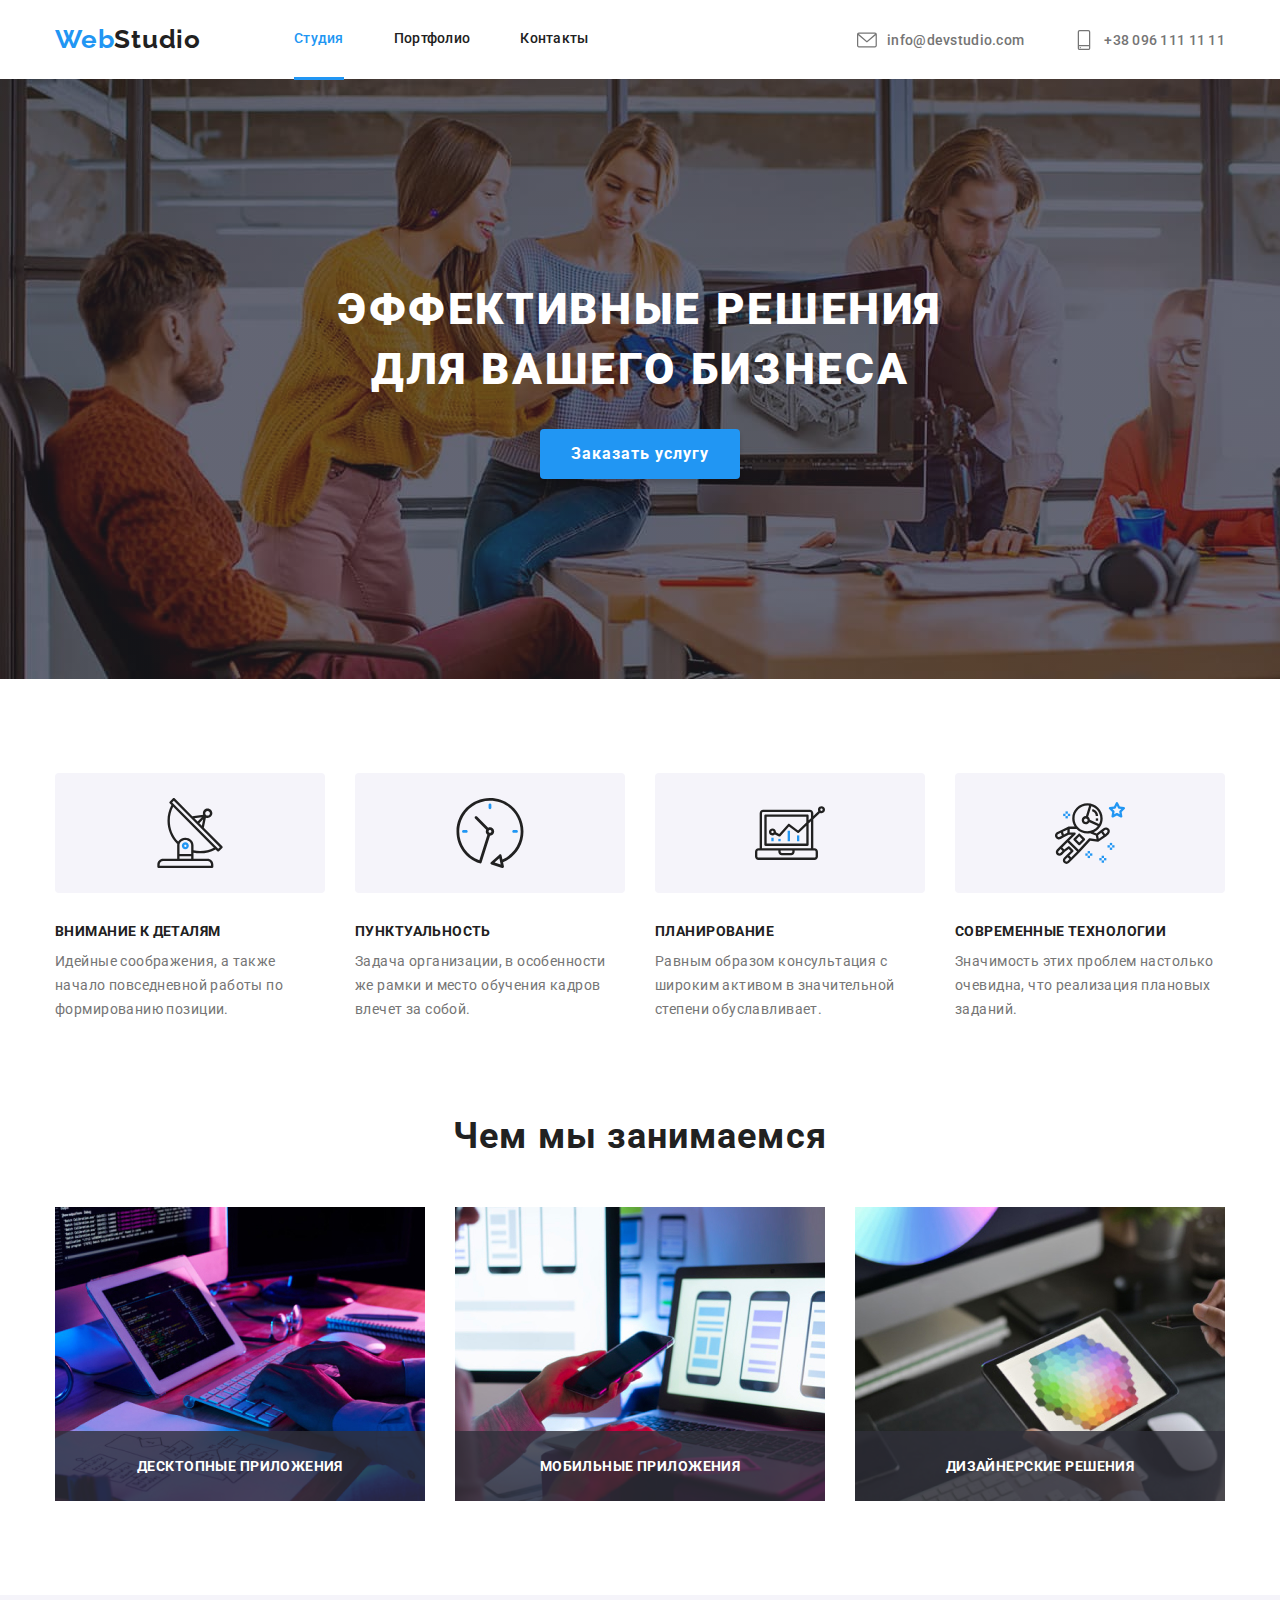
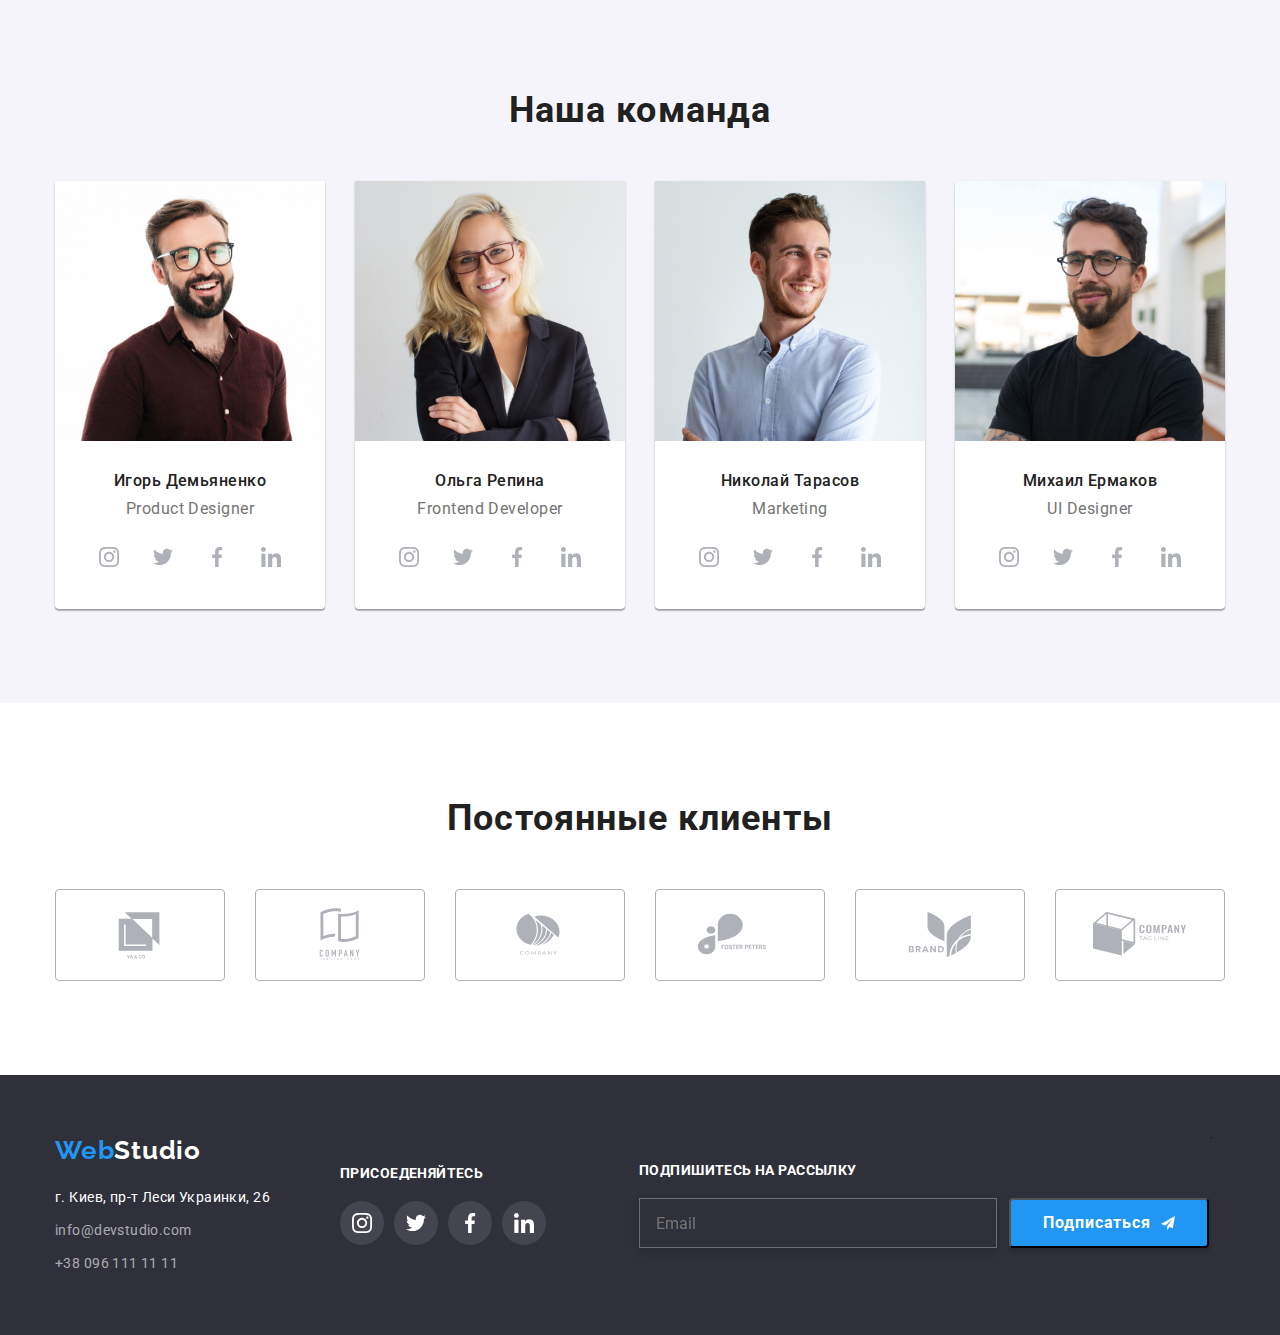
==== commit b94d5175: "Дз7" ====
--- a/index.html
+++ b/index.html
@@ -91,10 +91,10 @@
               </label>
               <textarea class="textarea" rows="5"  placeholder="Введите текст" ></textarea>
             </div>
-            <div class="check-block">
-              <input type="checkbox" name="topic" value="agree" id="agree" >
-              <p class="check-block__text">Соглашаюсь с рассылкой и принимаю <a class="link-form" href="">Условия договора</a></p>
-            </div>
+            <label class="check-block-text" >
+              <input type="checkbox"  name="topic" value="agree" id="agree"  class="checkbox" >
+              <span class="check"></span>
+              Соглашаюсь с рассылкой и принимаю <a class="link-form" href="">Условия договора</a></label> 
             <button class="form-button" type="submit">Отправить</button>
           </form>
           <button data-modal-close class="close-menu">
@@ -202,36 +202,36 @@
             <div class="teams-container">
             <h3 class="team-name">Игорь Демьяненко</h3>
             <p class="team-specialization">Product Designer</p>
-            </div>
             <ul class="team-media__list">
               <li class="team-media__list--item">
-                <a class="team-media__link">
+                <a class="team-media__link" href="">
                   <svg class="team-media__icon">
                     <use href="./images/icons.svg#icon-instagram">
                     </use>
                   </svg>
                 </a>
               </li>
-              <li class="team-media__list--item"> <a class="team-media__link">
+              <li class="team-media__list--item"> <a class="team-media__link" href="">
                 <svg class="team-media__icon">
                   <use href="./images/icons.svg#icon-twitter">
                   </use>
                 </svg>
               </a></li>
               <li class="team-media__list--item">
-                <a class="team-media__link">
+                <a class="team-media__link" href="">
                 <svg class="team-media__icon">
                   <use href="./images/icons.svg#icon-facebook">
                   </use>
                 </svg>
               </a></li>
-              <li class="team-media__list--item"> <a class="team-media__link">
+              <li class="team-media__list--item"> <a class="team-media__link" href="">
                 <svg class="team-media__icon">
                   <use href="./images/icons.svg#icon-linkedin">
                   </use>
                 </svg>
               </a></li>
             </ul>
+            </div>
           </li>
           <li class="team-list__item">
             <img
@@ -242,36 +242,36 @@
             <div class="teams-container">
             <h3 class="team-name">Ольга Репина</h3>
             <p class="team-specialization">Frontend Developer</p>  
-            </div>
             <ul class="team-media__list">
               <li class="team-media__list--item">
-                <a class="team-media__link">
+                <a class="team-media__link" href="">
                   <svg class="team-media__icon">
                     <use href="./images/icons.svg#icon-instagram">
                     </use>
                   </svg>
                 </a>
               </li>
-              <li class="team-media__list--item"> <a class="team-media__link">
+              <li class="team-media__list--item"> <a class="team-media__link" href="">
                 <svg class="team-media__icon">
                   <use href="./images/icons.svg#icon-twitter">
                   </use>
                 </svg>
               </a></li>
               <li class="team-media__list--item">
-                <a class="team-media__link">
+                <a class="team-media__link" href="">
                 <svg class="team-media__icon">
                   <use href="./images/icons.svg#icon-facebook">
                   </use>
                 </svg>
               </a></li>
-              <li class="team-media__list--item"> <a class="team-media__link">
+              <li class="team-media__list--item"> <a class="team-media__link" href="">
                 <svg class="team-media__icon">
                   <use href="./images/icons.svg#icon-linkedin">
                   </use>
                 </svg>
               </a></li>
             </ul>
+            </div>
           </li>
           <li class="team-list__item">
             <img
@@ -282,36 +282,36 @@
             <div class="teams-container">
             <h3 class="team-name">Николай Тарасов</h3>
             <p class="team-specialization">Marketing</p>  
-            </div>
             <ul class="team-media__list">
               <li class="team-media__list--item">
-                <a class="team-media__link">
+                <a class="team-media__link" href="">
                   <svg class="team-media__icon">
                     <use href="./images/icons.svg#icon-instagram">
                     </use>
                   </svg>
                 </a>
               </li>
-              <li class="team-media__list--item"> <a class="team-media__link">
+              <li class="team-media__list--item"> <a class="team-media__link" href="">
                 <svg class="team-media__icon">
                   <use href="./images/icons.svg#icon-twitter">
                   </use>
                 </svg>
               </a></li>
               <li class="team-media__list--item">
-                <a class="team-media__link">
+                <a class="team-media__link" href="">
                 <svg class="team-media__icon">
                   <use href="./images/icons.svg#icon-facebook">
                   </use>
                 </svg>
               </a></li>
-              <li class="team-media__list--item"> <a class="team-media__link">
+              <li class="team-media__list--item"> <a class="team-media__link" href="">
                 <svg class="team-media__icon">
                   <use href="./images/icons.svg#icon-linkedin">
                   </use>
                 </svg>
               </a></li>
             </ul>
+            </div>
           </li>
           <li class="team-list__item ">
             <img
@@ -322,36 +322,36 @@
             <div class="teams-container">
             <h3 class="team-name">Михаил Ермаков</h3>
             <p class="team-specialization">UI Designer</p>  
-            </div>
             <ul class="team-media__list">
               <li class="team-media__list--item">
-                <a class="team-media__link">
+                <a class="team-media__link" href="">
                   <svg class="team-media__icon">
                     <use href="./images/icons.svg#icon-instagram">
                     </use>
                   </svg>
                 </a>
               </li>
-              <li class="team-media__list--item"> <a class="team-media__link">
+              <li class="team-media__list--item"> <a class="team-media__link" href="">
                 <svg class="team-media__icon">
                   <use href="./images/icons.svg#icon-twitter">
                   </use>
                 </svg>
               </a></li>
               <li class="team-media__list--item">
-                <a class="team-media__link">
+                <a class="team-media__link" href="">
                 <svg class="team-media__icon">
                   <use href="./images/icons.svg#icon-facebook">
                   </use>
                 </svg>
               </a></li>
-              <li class="team-media__list--item"> <a class="team-media__link">
+              <li class="team-media__list--item"> <a class="team-media__link" href="">
                 <svg class="team-media__icon">
                   <use href="./images/icons.svg#icon-linkedin">
                   </use>
                 </svg>
               </a></li>
             </ul>
+            </div>
           </li>
         </ul>
       </div>
@@ -361,7 +361,7 @@
           <h2 class="client-section__title"> Постоянные клиенты</h2>
           <ul class="client-list">
             <li class="client-list__item">
-                <a class="client-link">
+                <a class="client-link" href="">
                   <svg class="client-icon">
                     <use href="./images/icons.svg#icon-client1">
                     </use>
@@ -369,7 +369,7 @@
                 </a>
               </li>
             <li class="client-list__item">
-              <a class="client-link">
+              <a class="client-link" href="">
                 <svg class="client-icon">
                   <use href="./images/icons.svg#icon-client2">
                   </use>
@@ -377,7 +377,7 @@
               </a>
             </li>
             <li class="client-list__item">
-            <a class="client-link">
+            <a class="client-link" href="">
               <svg class="client-icon">
                 <use href="./images/icons.svg#icon-client3">
                 </use>
@@ -385,7 +385,7 @@
             </a>
             </li>
             <li class="client-list__item">
-              <a class="client-link">
+              <a class="client-link" href="">
                 <svg class="client-icon">
                   <use href="./images/icons.svg#icon-client4">
                   </use>
@@ -393,7 +393,7 @@
               </a>
             </li>
               <li class="client-list__item"> 
-                <a class="client-link">
+                <a class="client-link" href="">
                   <svg class="client-icon">
                     <use href="./images/icons.svg#icon-client5">
                     </use>
@@ -401,7 +401,7 @@
                 </a>
             </li>
             <li class="client-list-item">
-              <a class="client-link">
+              <a class="client-link" href="">
                 <svg class="client-icon">
                   <use href="./images/icons.svg#icon-client6">
                   </use>
@@ -444,27 +444,27 @@
           <h4 class="welcom">Присоеденяйтесь</h4>
           <ul class="team-media__list">
             <li class="team-media__list--item">
-              <a class="team-media__link">
+              <a class="team-media__link" href="">
                 <svg class="team-media__icon footer-icon" >
                   <use href="./images/icons.svg#icon-instagram">
                   </use>
                 </svg>
               </a>
             </li>
-            <li class="team-media__list--item"> <a class="team-media__link">
+            <li class="team-media__list--item"> <a class="team-media__link" href="">
               <svg class="team-media__icon footer-icon">
                 <use href="./images/icons.svg#icon-twitter">
                 </use>
               </svg>
             </a></li>
             <li class="team-media__list--item">
-              <a class="team-media__link">
+              <a class="team-media__link" href="">
               <svg class="team-media__icon footer-icon">
                 <use href="./images/icons.svg#icon-facebook">
                 </use>
               </svg>
             </a></li>
-            <li class="team-media__list--item"> <a class="team-media__link">
+            <li class="team-media__list--item"> <a class="team-media__link" href="">
               <svg class="team-media__icon footer-icon">
                 <use href="./images/icons.svg#icon-linkedin">
                 </use>
@@ -488,5 +488,5 @@
     </div> 
   </footer>
   <script src="./js/modal.js"></script>
-  </body>
+  </body> 
 </html>
--- a/css/main.min.css
+++ b/css/main.min.css
@@ -1,2 +1,2 @@
-body{background-color:#fff;font-family:Roboto, sans-serif;color:var(--main-color-text);margin:0px}ul{margin-top:0px;margin-bottom:0px;list-style-type:none;padding:0px}img{display:block;max-width:100%;height:auto}a{text-decoration:none}.header{border-bottom:1px}.nav{padding-top:24px;padding-bottom:25px;display:-webkit-box;display:-ms-flexbox;display:flex;-webkit-box-align:center;-ms-flex-align:center;align-items:center;-webkit-box-pack:center;-ms-flex-pack:center;justify-content:center}.nav-logo{color:#2196f3;font-family:Raleway, sans-serif;font-weight:700;font-size:26px;line-height:1.17;letter-spacing:0.03em}.nav-logo2{color:#212121;font-size:26px;line-height:1.17;letter-spacing:0.03em}.site-nav{margin-left:93px;margin-top:0px;margin-bottom:0px;padding-left:0px;display:-webkit-box;display:-ms-flexbox;display:flex}.site-nav .site-nav__item:not(:last-child){margin-right:50px}.header{border-bottom:1px}.site-nav__link{color:#212121;text-decoration:none;font-weight:500;font-size:14px;line-height:16px;letter-spacing:0.02em;-webkit-transition:color 250ms cubic-bezier(0.4, 0, 0.2, 1);transition:color 250ms cubic-bezier(0.4, 0, 0.2, 1)}.site-nav__link:hover,.site-nav__link:focus{color:#2196f3}.site-nav__link--current{color:#2196f3}.site-nav__link--current::after{text-decoration:underline;content:"";background-color:#2196f3;width:100%;height:3px;-webkit-transform:translateY(30px);transform:translateY(30px);display:-webkit-box;display:-ms-flexbox;display:flex}.contacts-list{margin-left:auto;display:-webkit-box;display:-ms-flexbox;display:flex;-webkit-box-align:center;-ms-flex-align:center;align-items:center}.contacts-list .contacts-list__item+.contacts-list__item{margin-left:50px}.contacts-list__link{text-decoration:none;color:#757575;font-weight:500;font-size:14px;line-height:16px;letter-spacing:0.02em;display:-webkit-box;display:-ms-flexbox;display:flex;-webkit-box-pack:center;-ms-flex-pack:center;justify-content:center;-webkit-box-align:center;-ms-flex-align:center;align-items:center;-webkit-transition:color 250ms cubic-bezier(0.4, 0, 0.2, 1);transition:color 250ms cubic-bezier(0.4, 0, 0.2, 1)}.contacts-list__link:hover,.contacts-list__link:focus{color:#2196f3}.contacts-list__link--mail{margin-right:10px;fill:currentColor;-webkit-transition:border-color 250ms cubic-bezier(0.4, 0, 0.2, 1);transition:border-color 250ms cubic-bezier(0.4, 0, 0.2, 1)}.contacts-list__link--phone{margin-right:10px;fill:currentColor;-webkit-transition:border-color 250ms cubic-bezier(0.4, 0, 0.2, 1);transition:border-color 250ms cubic-bezier(0.4, 0, 0.2, 1)}.contacts-list__item:hover{fill:#2196f3}.section-slogan{padding-top:200px;padding-bottom:200px;background-color:#2f303a;margin-left:auto;margin-right:auto;text-align:center;background-image:-webkit-gradient(linear, left top, right top, from(rgba(47,48,58,0.4)), to(rgba(47,48,58,0.4))),url(../images/backgroundimg.jpg);background-image:linear-gradient(to right, rgba(47,48,58,0.4), rgba(47,48,58,0.4)),url(../images/backgroundimg.jpg);background-size:cover}.section-slogan__title{color:#fff;font-weight:900;font-size:44px;line-height:60px;letter-spacing:0.06em;text-transform:uppercase;margin-top:0px;margin-bottom:30px;text-align:center}.section-slogan__button{color:#fff;background-color:#2196f3;-webkit-box-shadow:0px 4px 4px rgba(0,0,0,0.15);box-shadow:0px 4px 4px rgba(0,0,0,0.15);border-radius:4px;padding:10px, 32px, 10px, 32px;font-weight:700;font-size:16px;line-height:30px;letter-spacing:0.06em;border:none;min-width:200px;min-height:50px;cursor:pointer}.backdrop{position:fixed;top:0;bottom:0;left:0;right:0;background-color:rgba(15,12,12,0.5)}.backdrop.is-hidden{opacity:0;pointer-events:none}.backdrop.is-hidden.modal{-webkit-transform:translate(-50%, -50%);transform:translate(-50%, -50%)}.modal{width:528px;height:581px;background-color:#fff;position:absolute;left:50%;top:50%;-webkit-transform:translate(-50%, -50%);transform:translate(-50%, -50%);position:absolute;-webkit-transition:-webkit-transform 2250ms cubic-bezier(0.4, 0, 0.2, 1);transition:-webkit-transform 2250ms cubic-bezier(0.4, 0, 0.2, 1);transition:transform 2250ms cubic-bezier(0.4, 0, 0.2, 1);transition:transform 2250ms cubic-bezier(0.4, 0, 0.2, 1), -webkit-transform 2250ms cubic-bezier(0.4, 0, 0.2, 1)}.close-menu{position:absolute;padding:0px;margin:0px;min-height:20px;min-height:30px;display:-webkit-box;display:-ms-flexbox;display:flex;-webkit-box-pack:center;-ms-flex-pack:center;justify-content:center;-webkit-box-align:center;-ms-flex-align:center;align-items:center;border:none;top:0px;right:0px;border-radius:50%;width:30px;height:30px;background:#FFFFFF;border:1px solid rgba(0,0,0,0.1);margin-top:8px;margin-right:8px;cursor:pointer}.close-menu:hover,.close-menu:focus{color:#2196f3}.tittle-form{font-family:'Roboto';font-style:normal;font-weight:700;font-size:20px;line-height:23px;text-align:center;letter-spacing:0.03em;color:#212121;margin-top:0px;margin-bottom:12px}.label-form{display:-webkit-box;display:-ms-flexbox;display:flex;-webkit-box-orient:vertical;-webkit-box-direction:normal;-ms-flex-direction:column;flex-direction:column;font-family:'Roboto';font-style:normal;font-weight:400;font-size:12px;line-height:14px;letter-spacing:0.01em;color:#757575;margin-bottom:4px;border-color:#2196f3}.input-form{margin-bottom:10px;padding-left:42px;height:40px;border:1px solid rgba(33,33,33,0.2);border-radius:4px;cursor:pointer;padding-top:12px;padding-bottom:12px;height:40px;padding-left:42px;outline:none}.input-form:focus{border-color:#2196f3}.input-form:focus ~ .icon-form{color:#2196f3;border-color:#2196f3}.modal-form{display:-webkit-box;display:-ms-flexbox;display:flex;-webkit-box-orient:vertical;-webkit-box-direction:normal;-ms-flex-direction:column;flex-direction:column;-webkit-box-pack:center;-ms-flex-pack:center;justify-content:center;-webkit-box-align:center;-ms-flex-align:center;align-items:center;padding:40px}.form-block{display:-webkit-box;display:-ms-flexbox;display:flex;-webkit-box-orient:vertical;-webkit-box-direction:normal;-ms-flex-direction:column;flex-direction:column}.check-block{margin-top:20px;display:-webkit-box;display:-ms-flexbox;display:flex;-webkit-box-align:center;-ms-flex-align:center;align-items:center}.check-block__text{font-family:'Roboto';font-style:normal;font-weight:400;font-size:14px;line-height:24px;letter-spacing:0.03em;color:#757575;margin-left:8px;margin-top:0px;margin-right:0px;margin-bottom:0px}.form-button{background:#2196F3;-webkit-box-shadow:0px 4px 4px rgba(0,0,0,0.15);box-shadow:0px 4px 4px rgba(0,0,0,0.15);border-radius:4px;margin-top:30px;font-family:'Roboto';font-style:normal;font-weight:700;font-size:16px;line-height:30px;display:-webkit-box;display:-ms-flexbox;display:flex;-webkit-box-align:center;-ms-flex-align:center;align-items:center;text-align:center;letter-spacing:0.06em;color:#FFFFFF;cursor:pointer}.icon-form{width:11px;height:11px;position:absolute;top:12px;left:10px;fill:currentColor}.icon-close-form{width:11px;height:11px;position:absolute;fill:currentColor;-webkit-transition:color 250ms cubic-bezier(0.4, 0, 0.2, 1);transition:color 250ms cubic-bezier(0.4, 0, 0.2, 1)}.icon-input{position:absolute;top:10px;left:10px}.icon-block{position:relative;display:-webkit-box;display:-ms-flexbox;display:flex;-webkit-box-orient:vertical;-webkit-box-direction:normal;-ms-flex-direction:column;flex-direction:column}.link-form{color:#2196f3;text-decoration:underline}.textarea{padding:12px 16px 12px 16px;border:1px solid rgba(33,33,33,0.2);border-radius:4px}.textarea::-webkit-input-placeholder{font-family:'Roboto';font-style:normal;font-weight:400;font-size:14px;line-height:16px;letter-spacing:0.01em;color:rgba(117,117,117,0.5)}.textarea:-ms-input-placeholder{font-family:'Roboto';font-style:normal;font-weight:400;font-size:14px;line-height:16px;letter-spacing:0.01em;color:rgba(117,117,117,0.5)}.textarea::-ms-input-placeholder{font-family:'Roboto';font-style:normal;font-weight:400;font-size:14px;line-height:16px;letter-spacing:0.01em;color:rgba(117,117,117,0.5)}.textarea::placeholder{font-family:'Roboto';font-style:normal;font-weight:400;font-size:14px;line-height:16px;letter-spacing:0.01em;color:rgba(117,117,117,0.5)}.section{padding-top:94px;padding-bottom:94px}.header-container{display:-webkit-box;display:-ms-flexbox;display:flex}.container{margin:0 auto;width:1200px;padding-left:15px;padding-right:15px}.information-list{display:-webkit-box;display:-ms-flexbox;display:flex;padding-left:0px}.information-list__item:not(:last-child){margin-right:30px}.information-meta{background-color:#f5f4fa;width:270px;height:120px;margin-bottom:30px;border-radius:4px;display:-webkit-box;display:-ms-flexbox;display:flex;-webkit-box-pack:center;-ms-flex-pack:center;justify-content:center;-webkit-box-align:center;-ms-flex-align:center;align-items:center}.information-subtitles{color:#212121;font-weight:700;font-size:14px;line-height:16px;letter-spacing:0.03em;text-transform:uppercase;margin-top:0px;margin-bottom:10px}.information-description{color:#757575;font-size:14px;line-height:24px;letter-spacing:0.03em;margin-top:0px;margin-bottom:0px}.section-tittle{visibility:hidden;display:none;margin-top:0px;margin-bottom:0px}.section-specialization{padding-top:0px;padding-bottom:94px}.section-specialization__tittle{color:#212121;font-weight:700;font-size:36px;line-height:42px;letter-spacing:0.03em;margin-top:0px;margin-bottom:50px;text-align:center}.specialization-list{display:-webkit-box;display:-ms-flexbox;display:flex}.specalization-list__item:not(:last-child){margin-right:30px}.specalization-thumb::before{display:-webkit-box;display:-ms-flexbox;display:flex;content:"";position:absolute;width:370px;height:70px;bottom:0px;background:rgba(47,48,58,0.8);font-family:Roboto;font-style:normal;font-weight:bold;font-size:14px;line-height:16px;text-align:center;-webkit-box-pack:center;-ms-flex-pack:center;justify-content:center;-webkit-box-align:center;-ms-flex-align:center;align-items:center;letter-spacing:0.03em;text-transform:uppercase;color:#fff}.thumb-one::before{content:"Десктопные приложения"}.thumb-two::before{content:"Мобильные приложения"}.thumb-three::before{content:"Дизайнерские решения"}.specalization-thumb{position:relative}.section-team{background-color:#F5F4FA;padding-top:94px;padding-bottom:94px}.section-team__tittle{color:#212121;font-weight:700;font-size:36px;line-height:42px;letter-spacing:0.03em;margin-top:0px;margin-bottom:50px;text-align:center}.team-list{display:-webkit-box;display:-ms-flexbox;display:flex}.team-list__item{background-color:#fff;-webkit-box-shadow:0px 1px 3px rgba(0,0,0,0.12),0px 1px 1px rgba(0,0,0,0.14),0px 2px 1px rgba(0,0,0,0.2);box-shadow:0px 1px 3px rgba(0,0,0,0.12),0px 1px 1px rgba(0,0,0,0.14),0px 2px 1px rgba(0,0,0,0.2);border-radius:0px 0px 4px 4px}.team-list__item:not(:last-child){margin-right:30px}.team-name{color:#212121;font-weight:500;font-size:16px;line-height:19px;letter-spacing:0.03em;margin-top:0px;margin-bottom:10px}.teams-container{padding-top:30px;padding-bottom:30px;text-align:center}.team-specialization{color:#757575;font-size:16px;letter-spacing:0.03em;margin-top:0px;margin-bottom:0px}.team-media__list{display:-webkit-box;display:-ms-flexbox;display:flex;-webkit-box-pack:center;-ms-flex-pack:center;justify-content:center;-webkit-box-align:center;-ms-flex-align:center;align-items:center}.team-media__link{width:100%;height:100%;display:-webkit-box;display:-ms-flexbox;display:flex;-webkit-box-pack:center;-ms-flex-pack:center;justify-content:center;-webkit-box-align:center;-ms-flex-align:center;align-items:center;border-radius:50%;color:#AFB1B8;background-color:rgba(255,255,255,0.1);-webkit-transition:color 250ms cubic-bezier(0.4, 0, 0.2, 1);transition:color 250ms cubic-bezier(0.4, 0, 0.2, 1)}.team-media__link:hover,.team-media__link:focus{background-color:#2196f3;color:#fff}.team-media__list--item{width:44px;height:44px;border-radius:50%}.team-media__list--item:not(:last-child){margin-right:10px}.team-media__icon{width:20px;height:20px;fill:currentColor;-webkit-transition:border-color 250ms cubic-bezier(0.4, 0, 0.2, 1);transition:border-color 250ms cubic-bezier(0.4, 0, 0.2, 1)}.client-link{display:-webkit-box;display:-ms-flexbox;display:flex;-webkit-box-pack:center;-ms-flex-pack:center;justify-content:center;-webkit-box-align:center;-ms-flex-align:center;align-items:center;color:#AFB1B8;border:1px solid #AFB1B8;-webkit-box-sizing:border-box;box-sizing:border-box;border-radius:4px;width:100%;height:100%;width:170px;height:92px;-webkit-transition:border-color 250ms cubic-bezier(0.4, 0, 0.2, 1);transition:border-color 250ms cubic-bezier(0.4, 0, 0.2, 1)}.client-link:hover,.client-link:focus{border-color:#2196f3;color:#2196f3}.client-list__item:not(:last-child){margin-right:30px}.client-list{display:-webkit-box;display:-ms-flexbox;display:flex}.client-icon{width:106px;height:60px;fill:currentColor;-webkit-transition:color 250ms cubic-bezier(0.4, 0, 0.2, 1);transition:color 250ms cubic-bezier(0.4, 0, 0.2, 1)}.client-section{padding-bottom:94px;padding-top:94px}.client-section__title{color:#212121;font-weight:700;font-size:36px;line-height:42px;letter-spacing:0.03em;margin-top:0px;margin-bottom:50px;text-align:center}.footer{padding-top:60px;padding-bottom:60px;background-color:#2f303a;display:-webkit-box;display:-ms-flexbox;display:flex}.addres-list{display:-webkit-box;display:-ms-flexbox;display:flex;-webkit-box-pack:center;-ms-flex-pack:center;justify-content:center;-webkit-box-align:start;-ms-flex-align:start;align-items:start;-webkit-box-orient:vertical;-webkit-box-direction:normal;-ms-flex-direction:column;flex-direction:column;padding-left:0px}.footer-googlelink{color:#fff;text-decoration:none;font-size:14px;line-height:24px;letter-spacing:0.03em;-webkit-transition:color 250ms cubic-bezier(0.4, 0, 0.2, 1);transition:color 250ms cubic-bezier(0.4, 0, 0.2, 1)}.footer-googlelink:hover,.footer-googlelink:focus{color:#2196f3}.addres-list__item:not(:last-child){margin-bottom:9px}.address-link{color:rgba(255,255,255,0.6);font-size:14px;line-height:24px;letter-spacing:0.03em;-webkit-transition:color 250ms cubic-bezier(0.4, 0, 0.2, 1);transition:color 250ms cubic-bezier(0.4, 0, 0.2, 1)}.address-link:hover,.address-link:focus{color:#2196f3}.distribution-tittle{font-family:Roboto;font-style:normal;font-weight:bold;font-size:14px;line-height:16px;letter-spacing:0.03em;text-transform:uppercase;color:#FFFFFF;-webkit-box-pack:center;-ms-flex-pack:center;justify-content:center;-webkit-box-align:center;-ms-flex-align:center;align-items:center;display:-webkit-box;display:-ms-flexbox;display:flex;margin-top:0px;margin-bottom:20px}.footer-div-second{display:-webkit-box;display:-ms-flexbox;display:flex}.footer-div-right{-webkit-box-pack:center;-ms-flex-pack:center;justify-content:center;display:-webkit-box;display:-ms-flexbox;display:flex;-webkit-box-align:start;-ms-flex-align:start;align-items:start;-webkit-box-orient:vertical;-webkit-box-direction:normal;-ms-flex-direction:column;flex-direction:column}.footer-left{display:-webkit-box;display:-ms-flexbox;display:flex;-webkit-box-pack:center;-ms-flex-pack:center;justify-content:center;-webkit-box-align:start;-ms-flex-align:start;align-items:start;-webkit-box-orient:vertical;-webkit-box-direction:normal;-ms-flex-direction:column;flex-direction:column;margin-right:70px}.footer-center{display:-webkit-box;display:-ms-flexbox;display:flex;-webkit-box-pack:center;-ms-flex-pack:center;justify-content:center;-webkit-box-align:start;-ms-flex-align:start;align-items:start;-webkit-box-orient:vertical;-webkit-box-direction:normal;-ms-flex-direction:column;flex-direction:column;margin-right:93px}.footer-distrbution{display:-webkit-box;display:-ms-flexbox;display:flex}.footer-distrbution__input{width:358px;height:50px;border:1px solid rgba(255,255,255,0.3);-webkit-filter:drop-shadow(0px 4px 4px rgba(0,0,0,0.15));filter:drop-shadow(0px 4px 4px rgba(0,0,0,0.15));-webkit-box-sizing:border-botx;box-sizing:border-botx;background-color:#2f303a;-webkit-box-pack:center;-ms-flex-pack:center;justify-content:center;display:-webkit-box;display:-ms-flexbox;display:flex;-webkit-box-align:center;-ms-flex-align:center;align-items:center;margin-right:12px}.footer-distrbution__button{width:200px;height:50px;background:#2196F3;-webkit-box-shadow:0px 4px 4px rgba(0,0,0,0.15);box-shadow:0px 4px 4px rgba(0,0,0,0.15);border-radius:4px;font-size:16px;font-weight:700;letter-spacing:0.06em;line-height:1.87;cursor:pointer;-webkit-box-pack:center;-ms-flex-pack:center;justify-content:center;display:-webkit-box;display:-ms-flexbox;display:flex;-webkit-box-align:center;-ms-flex-align:center;align-items:center;margin:auto;cursor:pointer}.footer-distrbution__button--svg{width:24px;height:24px;padding-left:10px}.footer-icon{color:#fff}.button-tittle{visibility:hidden;display:none}.address{margin-top:20px;font-style:normal}.welcom{font-family:Roboto;font-style:normal;font-weight:bold;font-size:14px;line-height:16px;letter-spacing:0.03em;text-transform:uppercase;color:#FFFFFF;margin-top:0px;margin-bottom:0px;display:-webkit-box;display:-ms-flexbox;display:flex;-webkit-box-pack:center;-ms-flex-pack:center;justify-content:center;-webkit-box-align:center;-ms-flex-align:center;align-items:center;margin-bottom:20px}.footer-logo{color:#2196f3;font-family:Raleway, sans-serif;font-weight:700;font-size:26px;line-height:1.17;letter-spacing:0.03em}.footer-logo2{color:#fff;font-size:26px;line-height:1.17;letter-spacing:0.03em}.button-tittle{visibility:hidden;display:none}.button{cursor:pointer;font-family:inherit;font-weight:500;font-size:16px;line-height:26px;text-align:center;letter-spacing:0.03em;border:none;border-radius:4px;background-color:#f5f4fa;padding:6px 22px 6px 22px;-webkit-transition:color 250ms cubic-bezier(0.4, 0, 0.2, 1),color 250ms cubic-bezier(0.4, 0, 0.2, 1);transition:color 250ms cubic-bezier(0.4, 0, 0.2, 1),color 250ms cubic-bezier(0.4, 0, 0.2, 1)}.button:hover,.button:focus{color:var(--primary-text-color);background-color:var(--accent-color-text);-webkit-box-shadow:0px 3px 1px rgba(0,0,0,0.1),0px 1px 2px rgba(0,0,0,0.08),0px 2px 2px rgba(0,0,0,0.12);box-shadow:0px 3px 1px rgba(0,0,0,0.1),0px 1px 2px rgba(0,0,0,0.08),0px 2px 2px rgba(0,0,0,0.12)}.button:hover,.button:focus{color:var(--primary-text-color);background-color:var(--accent-color-text);-webkit-box-shadow:0px 3px 1px rgba(0,0,0,0.1),0px 1px 2px rgba(0,0,0,0.08),0px 2px 2px rgba(0,0,0,0.12);box-shadow:0px 3px 1px rgba(0,0,0,0.1),0px 1px 2px rgba(0,0,0,0.08),0px 2px 2px rgba(0,0,0,0.12)}.button-list{margin-bottom:50px;display:-webkit-box;display:-ms-flexbox;display:flex;-webkit-box-pack:center;-ms-flex-pack:center;justify-content:center}.portfolio-fotos__list{display:-webkit-box;display:-ms-flexbox;display:flex;-ms-flex-wrap:wrap;flex-wrap:wrap;margin-bottom:-30px;margin-right:-30px;width:1200px}.portfolio-fotos__list--item{margin-bottom:30px;-ms-flex-preferred-size:calc(100% / 3 - 30px);flex-basis:calc(100% / 3 - 30px);margin-right:30px;position:relative;overflow:hidden}.portfolio-fotos__list--item:focus,.portfolio-fotos__list--item:hover{-webkit-box-shadow:0px 1px 1px rgba(0,0,0,0.12),0px 4px 4px rgba(0,0,0,0.06),1px 4px 6px rgba(0,0,0,0.16);box-shadow:0px 1px 1px rgba(0,0,0,0.12),0px 4px 4px rgba(0,0,0,0.06),1px 4px 6px rgba(0,0,0,0.16)}.portfolio-thumb-one{overflow:hidden}.portfolio-thumb::after{position:absolute;display:-webkit-box;display:-ms-flexbox;display:flex;content:"";top:0;width:370px;height:294px;position:absolute;background:rgba(33,150,243,0.9);font-family:Roboto;font-style:normal;font-weight:normal;font-size:18px;line-height:28px;letter-spacing:0.03em;color:var(--primary-text-color);text-align:center;-webkit-box-align:center;-ms-flex-align:center;align-items:center;-webkit-box-pack:center;-ms-flex-pack:center;justify-content:center;-webkit-transform:translateY(100%);transform:translateY(100%);-webkit-transition:-webkit-transform 250ms cubic-bezier(0.4, 0, 0.2, 1);transition:-webkit-transform 250ms cubic-bezier(0.4, 0, 0.2, 1);transition:transform 250ms cubic-bezier(0.4, 0, 0.2, 1);transition:transform 250ms cubic-bezier(0.4, 0, 0.2, 1), -webkit-transform 250ms cubic-bezier(0.4, 0, 0.2, 1);opacity:0}.portfolio-thumb:hover::after{opacity:1;-webkit-transform:translateY(0);transform:translateY(0)}.portfolio-thumb-one::after{content:"Ресурс предлагает комплексные предложения с разным уровнем функционала и сервисов. Все это позволит посетителю получить исчерпывающие сведения о компании или частном лице."}.portfolio-thumb-two::after{content:"Новостной портал"}.portfolio-thumb-three::after{content:"Приложение для ресторана"}.portfolio-thumb-four::after{content:"Бренды"}.portfolio-thumb-five::after{content:"Приложения"}.portfolio-thumb-six::after{content:"Веб-сйты"}.portfolio-thumb-seven::after{content:"Новости"}.portfolio-thumb-eight::after{content:"Проекты"}.portfolio-thumb-nine::after{content:"Бизнес"}.portfolio-fotos__description{color:var(--description-text-color);font-size:16px;line-height:30px;letter-spacing:0.03em;margin:0px}.portfolio-fotos__subtittle{color:var(--tittle-text-color);font-weight:700;font-size:18px;line-height:36px;letter-spacing:0.06em;margin-top:0px;margin-bottom:4px}.container-content{padding:20px 24px;border:1px solid #EEEEEE;-webkit-box-sizing:border-box;box-sizing:border-box}
+body{background-color:#fff;font-family:Roboto, sans-serif;color:#212121;margin:0px}ul{margin-top:0px;margin-bottom:0px;list-style-type:none;padding:0px}img{display:block;max-width:100%;height:auto}a{text-decoration:none}.header{border-bottom:1px solid #ECECEC}.nav{padding-top:24px;padding-bottom:25px;display:-webkit-box;display:-ms-flexbox;display:flex;-webkit-box-align:center;-ms-flex-align:center;align-items:center;-webkit-box-pack:center;-ms-flex-pack:center;justify-content:center}.nav-logo{color:#2196f3;font-family:Raleway, sans-serif;font-weight:700;font-size:26px;line-height:1.17;letter-spacing:0.03em}.nav-logo2{color:#212121;font-size:26px;line-height:1.17;letter-spacing:0.03em}.site-nav{margin-left:93px;margin-top:0px;margin-bottom:0px;padding-left:0px;display:-webkit-box;display:-ms-flexbox;display:flex}.site-nav .site-nav__item:not(:last-child){margin-right:50px}.header{border-bottom:1px}.site-nav__link{color:#212121;text-decoration:none;font-weight:500;font-size:14px;line-height:16px;letter-spacing:0.02em;-webkit-transition:color 250ms cubic-bezier(0.4, 0, 0.2, 1);transition:color 250ms cubic-bezier(0.4, 0, 0.2, 1)}.site-nav__link:hover,.site-nav__link:focus{color:#2196f3}.site-nav__link--current{color:#2196f3}.site-nav__link--current::after{text-decoration:underline;content:"";background-color:#2196f3;width:100%;height:3px;-webkit-transform:translateY(30px);transform:translateY(30px);display:-webkit-box;display:-ms-flexbox;display:flex}.contacts-list{margin-left:auto;display:-webkit-box;display:-ms-flexbox;display:flex;-webkit-box-align:center;-ms-flex-align:center;align-items:center}.contacts-list .contacts-list__item+.contacts-list__item{margin-left:50px}.contacts-list__link{text-decoration:none;color:#757575;font-weight:500;font-size:14px;line-height:16px;letter-spacing:0.02em;display:-webkit-box;display:-ms-flexbox;display:flex;-webkit-box-pack:center;-ms-flex-pack:center;justify-content:center;-webkit-box-align:center;-ms-flex-align:center;align-items:center;-webkit-transition:color 250ms cubic-bezier(0.4, 0, 0.2, 1);transition:color 250ms cubic-bezier(0.4, 0, 0.2, 1)}.contacts-list__link:hover,.contacts-list__link:focus{color:#2196f3}.contacts-list__link--mail{margin-right:10px;fill:currentColor;-webkit-transition:border-color 250ms cubic-bezier(0.4, 0, 0.2, 1);transition:border-color 250ms cubic-bezier(0.4, 0, 0.2, 1)}.contacts-list__link--phone{margin-right:10px;fill:currentColor;-webkit-transition:border-color 250ms cubic-bezier(0.4, 0, 0.2, 1);transition:border-color 250ms cubic-bezier(0.4, 0, 0.2, 1)}.contacts-list__item:hover{fill:#2196f3}.section-slogan{padding-top:200px;padding-bottom:200px;background-color:#2f303a;margin-left:auto;margin-right:auto;text-align:center;background-image:-webkit-gradient(linear, left top, right top, from(rgba(47,48,58,0.4)), to(rgba(47,48,58,0.4))),url(../images/backgroundimg.jpg);background-image:linear-gradient(to right, rgba(47,48,58,0.4), rgba(47,48,58,0.4)),url(../images/backgroundimg.jpg);background-size:cover}.section-slogan__title{color:#fff;font-weight:900;font-size:44px;line-height:60px;letter-spacing:0.06em;text-transform:uppercase;margin-top:0px;margin-bottom:30px;text-align:center}.section-slogan__button{color:#fff;background-color:#2196f3;-webkit-box-shadow:0px 4px 4px rgba(0,0,0,0.15);box-shadow:0px 4px 4px rgba(0,0,0,0.15);border-radius:4px;padding:10px, 32px, 10px, 32px;font-weight:700;font-size:16px;line-height:30px;letter-spacing:0.06em;border:none;min-width:200px;min-height:50px;cursor:pointer}.backdrop{position:fixed;top:0;bottom:0;left:0;right:0;background-color:rgba(15,12,12,0.5);z-index:2}.backdrop.is-hidden{opacity:0;pointer-events:none}.backdrop.is-hidden.modal{-webkit-transform:translate(-50%, -50%);transform:translate(-50%, -50%)}.modal{width:528px;height:581px;background-color:#fff;position:absolute;left:50%;top:50%;-webkit-transform:translate(-50%, -50%);transform:translate(-50%, -50%);position:absolute;-webkit-transition:-webkit-transform 2250ms cubic-bezier(0.4, 0, 0.2, 1);transition:-webkit-transform 2250ms cubic-bezier(0.4, 0, 0.2, 1);transition:transform 2250ms cubic-bezier(0.4, 0, 0.2, 1);transition:transform 2250ms cubic-bezier(0.4, 0, 0.2, 1), -webkit-transform 2250ms cubic-bezier(0.4, 0, 0.2, 1)}.close-menu{position:absolute;padding:0px;margin:0px;min-height:20px;min-height:30px;display:-webkit-box;display:-ms-flexbox;display:flex;-webkit-box-pack:center;-ms-flex-pack:center;justify-content:center;-webkit-box-align:center;-ms-flex-align:center;align-items:center;border:none;top:0px;right:0px;border-radius:50%;width:30px;height:30px;background:#FFFFFF;border:1px solid rgba(0,0,0,0.1);margin-top:8px;margin-right:8px;cursor:pointer}.close-menu:hover,.close-menu:focus{color:#2196f3}.tittle-form{font-family:'Roboto';font-style:normal;font-weight:700;font-size:20px;line-height:23px;text-align:center;letter-spacing:0.03em;color:#212121;margin-top:0px;margin-bottom:12px}.label-form{display:-webkit-box;display:-ms-flexbox;display:flex;-webkit-box-orient:vertical;-webkit-box-direction:normal;-ms-flex-direction:column;flex-direction:column;font-family:'Roboto';font-style:normal;font-weight:400;font-size:12px;line-height:14px;letter-spacing:0.01em;color:#757575;margin-bottom:4px;border-color:#2196f3}.input-form{margin-bottom:10px;padding-left:42px;height:40px;border:1px solid rgba(33,33,33,0.2);border-radius:4px;cursor:pointer;padding-top:12px;padding-bottom:12px;height:40px;padding-left:42px;outline:none}.input-form:focus{border-color:#2196f3}.input-form:focus ~ .icon-form{color:#2196f3;border-color:#2196f3}.modal-form{display:-webkit-box;display:-ms-flexbox;display:flex;-webkit-box-orient:vertical;-webkit-box-direction:normal;-ms-flex-direction:column;flex-direction:column;-webkit-box-pack:center;-ms-flex-pack:center;justify-content:center;-webkit-box-align:center;-ms-flex-align:center;align-items:center;padding:40px}.form-block{display:-webkit-box;display:-ms-flexbox;display:flex;-webkit-box-orient:vertical;-webkit-box-direction:normal;-ms-flex-direction:column;flex-direction:column}.checkbox{-webkit-appearance:none;border-radius:2px;background:#FFFFFF;position:absolute}.check{width:16px;height:15px;position:absolute;background-image:url(../images/circle.svg);left:-20px;top:4px}.checkbox:checked+.check{background-image:url(../images/check.svg);border-radius:2px;-webkit-box-shadow:none;box-shadow:none;background-size:contain}.check-block-text{font-family:'Roboto';font-style:normal;font-weight:400;font-size:14px;line-height:24px;letter-spacing:0.03em;color:#757575;margin-left:8px;margin-top:20px;margin-right:0px;margin-bottom:0px;cursor:pointer;position:relative}.form-button{background:#2196F3;-webkit-box-shadow:0px 4px 4px rgba(0,0,0,0.15);box-shadow:0px 4px 4px rgba(0,0,0,0.15);border-radius:4px;margin-top:30px;width:200px;height:50px;font-family:'Roboto';font-style:normal;font-weight:700;font-size:16px;line-height:30px;display:-webkit-box;display:-ms-flexbox;display:flex;-webkit-box-align:center;-ms-flex-align:center;align-items:center;text-align:center;letter-spacing:0.06em;color:#FFFFFF;cursor:pointer;-webkit-box-pack:center;-ms-flex-pack:center;justify-content:center}.icon-form{width:11px;height:11px;position:absolute;top:12px;left:10px;fill:currentColor}.icon-close-form{width:11px;height:11px;position:absolute;fill:currentColor;-webkit-transition:color 250ms cubic-bezier(0.4, 0, 0.2, 1);transition:color 250ms cubic-bezier(0.4, 0, 0.2, 1)}.icon-input{position:absolute;top:10px;left:10px}.icon-block{position:relative;display:-webkit-box;display:-ms-flexbox;display:flex;-webkit-box-orient:vertical;-webkit-box-direction:normal;-ms-flex-direction:column;flex-direction:column}.link-form{color:#2196f3;text-decoration:underline}.textarea{padding:12px 16px 12px 16px;border:1px solid rgba(33,33,33,0.2);border-radius:4px;resize:none}.textarea::-webkit-input-placeholder{font-family:'Roboto';font-style:normal;font-weight:400;font-size:14px;line-height:16px;letter-spacing:0.01em;color:rgba(117,117,117,0.5)}.textarea:-ms-input-placeholder{font-family:'Roboto';font-style:normal;font-weight:400;font-size:14px;line-height:16px;letter-spacing:0.01em;color:rgba(117,117,117,0.5)}.textarea::-ms-input-placeholder{font-family:'Roboto';font-style:normal;font-weight:400;font-size:14px;line-height:16px;letter-spacing:0.01em;color:rgba(117,117,117,0.5)}.textarea::placeholder{font-family:'Roboto';font-style:normal;font-weight:400;font-size:14px;line-height:16px;letter-spacing:0.01em;color:rgba(117,117,117,0.5)}.section{padding-top:94px;padding-bottom:94px}.header-container{display:-webkit-box;display:-ms-flexbox;display:flex}.container{margin:0 auto;width:1200px;padding-left:15px;padding-right:15px}.information-list{display:-webkit-box;display:-ms-flexbox;display:flex;padding-left:0px}.information-list__item:not(:last-child){margin-right:30px}.information-meta{background-color:#f5f4fa;width:270px;height:120px;margin-bottom:30px;border-radius:4px;display:-webkit-box;display:-ms-flexbox;display:flex;-webkit-box-pack:center;-ms-flex-pack:center;justify-content:center;-webkit-box-align:center;-ms-flex-align:center;align-items:center}.information-subtitles{color:#212121;font-weight:700;font-size:14px;line-height:16px;letter-spacing:0.03em;text-transform:uppercase;margin-top:0px;margin-bottom:10px}.information-description{color:#757575;font-size:14px;line-height:24px;letter-spacing:0.03em;margin-top:0px;margin-bottom:0px}.section-tittle{visibility:hidden;display:none;margin-top:0px;margin-bottom:0px}.section-specialization{padding-top:0px;padding-bottom:94px}.section-specialization__tittle{color:#212121;font-weight:700;font-size:36px;line-height:42px;letter-spacing:0.03em;margin-top:0px;margin-bottom:50px;text-align:center}.specialization-list{display:-webkit-box;display:-ms-flexbox;display:flex}.specalization-list__item:not(:last-child){margin-right:30px}.specalization-thumb::before{display:-webkit-box;display:-ms-flexbox;display:flex;content:"";position:absolute;width:370px;height:70px;bottom:0px;background:rgba(47,48,58,0.8);font-family:Roboto;font-style:normal;font-weight:bold;font-size:14px;line-height:16px;text-align:center;-webkit-box-pack:center;-ms-flex-pack:center;justify-content:center;-webkit-box-align:center;-ms-flex-align:center;align-items:center;letter-spacing:0.03em;text-transform:uppercase;color:#fff;z-index:1}.thumb-one::before{content:"Десктопные приложения"}.thumb-two::before{content:"Мобильные приложения"}.thumb-three::before{content:"Дизайнерские решения"}.specalization-thumb{position:relative}.section-team{background-color:#F5F4FA;padding-top:94px;padding-bottom:94px}.section-team__tittle{color:#212121;font-weight:700;font-size:36px;line-height:42px;letter-spacing:0.03em;margin-top:0px;margin-bottom:50px;text-align:center}.team-list{display:-webkit-box;display:-ms-flexbox;display:flex}.team-list__item{background-color:#fff;-webkit-box-shadow:0px 1px 3px rgba(0,0,0,0.12),0px 1px 1px rgba(0,0,0,0.14),0px 2px 1px rgba(0,0,0,0.2);box-shadow:0px 1px 3px rgba(0,0,0,0.12),0px 1px 1px rgba(0,0,0,0.14),0px 2px 1px rgba(0,0,0,0.2);border-radius:0px 0px 4px 4px}.team-list__item:not(:last-child){margin-right:30px}.team-name{color:#212121;font-weight:500;font-size:16px;line-height:19px;letter-spacing:0.03em;margin-top:0px;margin-bottom:10px}.teams-container{padding-top:30px;padding-bottom:30px;text-align:center}.team-specialization{color:#757575;font-size:16px;letter-spacing:0.03em;margin-top:0px;margin-bottom:16px}.team-media__list{display:-webkit-box;display:-ms-flexbox;display:flex;-webkit-box-pack:center;-ms-flex-pack:center;justify-content:center;-webkit-box-align:center;-ms-flex-align:center;align-items:center}.team-media__link{width:100%;height:100%;display:-webkit-box;display:-ms-flexbox;display:flex;-webkit-box-pack:center;-ms-flex-pack:center;justify-content:center;-webkit-box-align:center;-ms-flex-align:center;align-items:center;border-radius:50%;color:#AFB1B8;background-color:rgba(255,255,255,0.1);-webkit-transition:250ms cubic-bezier(0.4, 0, 0.2, 1);transition:250ms cubic-bezier(0.4, 0, 0.2, 1)}.team-media__link:hover,.team-media__link:focus{background-color:#2196f3;color:#fff}.team-media__list--item{width:44px;height:44px;border-radius:50%}.team-media__list--item:not(:last-child){margin-right:10px}.team-media__icon{width:20px;height:20px;fill:currentColor;-webkit-transition:border-color 250ms cubic-bezier(0.4, 0, 0.2, 1);transition:border-color 250ms cubic-bezier(0.4, 0, 0.2, 1)}.client-link{display:-webkit-box;display:-ms-flexbox;display:flex;-webkit-box-pack:center;-ms-flex-pack:center;justify-content:center;-webkit-box-align:center;-ms-flex-align:center;align-items:center;color:#AFB1B8;border:1px solid #AFB1B8;-webkit-box-sizing:border-box;box-sizing:border-box;border-radius:4px;width:100%;height:100%;width:170px;height:92px;-webkit-transition:border-color 250ms cubic-bezier(0.4, 0, 0.2, 1);transition:border-color 250ms cubic-bezier(0.4, 0, 0.2, 1)}.client-link:hover,.client-link:focus{border-color:#2196f3;color:#2196f3}.client-list__item:not(:last-child){margin-right:30px}.client-list{display:-webkit-box;display:-ms-flexbox;display:flex}.client-icon{width:106px;height:60px;fill:currentColor;-webkit-transition:color 250ms cubic-bezier(0.4, 0, 0.2, 1);transition:color 250ms cubic-bezier(0.4, 0, 0.2, 1)}.client-section{padding-bottom:94px;padding-top:94px}.client-section__title{color:#212121;font-weight:700;font-size:36px;line-height:42px;letter-spacing:0.03em;margin-top:0px;margin-bottom:50px;text-align:center}.footer{padding-top:60px;padding-bottom:60px;background-color:#2f303a;display:-webkit-box;display:-ms-flexbox;display:flex}.addres-list{display:-webkit-box;display:-ms-flexbox;display:flex;-webkit-box-pack:center;-ms-flex-pack:center;justify-content:center;-webkit-box-align:start;-ms-flex-align:start;align-items:start;-webkit-box-orient:vertical;-webkit-box-direction:normal;-ms-flex-direction:column;flex-direction:column;padding-left:0px}.footer-googlelink{color:#fff;text-decoration:none;font-size:14px;line-height:24px;letter-spacing:0.03em;-webkit-transition:color 250ms cubic-bezier(0.4, 0, 0.2, 1);transition:color 250ms cubic-bezier(0.4, 0, 0.2, 1)}.footer-googlelink:hover,.footer-googlelink:focus{color:#2196f3}.addres-list__item:not(:last-child){margin-bottom:9px}.address-link{color:rgba(255,255,255,0.6);font-size:14px;line-height:24px;letter-spacing:0.03em;-webkit-transition:color 250ms cubic-bezier(0.4, 0, 0.2, 1);transition:color 250ms cubic-bezier(0.4, 0, 0.2, 1)}.address-link:hover,.address-link:focus{color:#2196f3}.distribution-tittle{font-family:Roboto;font-style:normal;font-weight:bold;font-size:14px;line-height:16px;letter-spacing:0.03em;text-transform:uppercase;color:#FFFFFF;-webkit-box-pack:center;-ms-flex-pack:center;justify-content:center;-webkit-box-align:center;-ms-flex-align:center;align-items:center;display:-webkit-box;display:-ms-flexbox;display:flex;margin-top:0px;margin-bottom:20px}.footer-div-second{display:-webkit-box;display:-ms-flexbox;display:flex}.footer-div-right{-webkit-box-pack:center;-ms-flex-pack:center;justify-content:center;display:-webkit-box;display:-ms-flexbox;display:flex;-webkit-box-align:start;-ms-flex-align:start;align-items:start;-webkit-box-orient:vertical;-webkit-box-direction:normal;-ms-flex-direction:column;flex-direction:column}.footer-left{display:-webkit-box;display:-ms-flexbox;display:flex;-webkit-box-pack:center;-ms-flex-pack:center;justify-content:center;-webkit-box-align:start;-ms-flex-align:start;align-items:start;-webkit-box-orient:vertical;-webkit-box-direction:normal;-ms-flex-direction:column;flex-direction:column;margin-right:70px}.footer-center{display:-webkit-box;display:-ms-flexbox;display:flex;-webkit-box-pack:center;-ms-flex-pack:center;justify-content:center;-webkit-box-align:start;-ms-flex-align:start;align-items:start;-webkit-box-orient:vertical;-webkit-box-direction:normal;-ms-flex-direction:column;flex-direction:column;margin-right:93px}.footer-distrbution{display:-webkit-box;display:-ms-flexbox;display:flex}.footer-distrbution__input{width:358px;height:50px;border:1px solid rgba(255,255,255,0.3);-webkit-filter:drop-shadow(0px 4px 4px rgba(0,0,0,0.15));filter:drop-shadow(0px 4px 4px rgba(0,0,0,0.15));-webkit-box-sizing:border-botx;box-sizing:border-botx;background-color:#2f303a;-webkit-box-pack:center;-ms-flex-pack:center;justify-content:center;display:-webkit-box;display:-ms-flexbox;display:flex;-webkit-box-align:center;-ms-flex-align:center;align-items:center;margin-right:12px;padding-top:15px;padding-left:16px;padding-bottom:15px;color:#FFFFFF}.footer-distrbution__button{width:200px;height:50px;background:#2196F3;-webkit-box-shadow:0px 4px 4px rgba(0,0,0,0.15);box-shadow:0px 4px 4px rgba(0,0,0,0.15);border-radius:4px;font-size:16px;font-weight:700;letter-spacing:0.06em;line-height:1.87;cursor:pointer;-webkit-box-pack:center;-ms-flex-pack:center;justify-content:center;display:-webkit-box;display:-ms-flexbox;display:flex;-webkit-box-align:center;-ms-flex-align:center;align-items:center;margin:auto;cursor:pointer;color:#FFFFFF}.footer-distrbution__button--svg{width:24px;height:24px;padding-left:10px}.footer-icon{color:#fff}.button-tittle{visibility:hidden;display:none}.address{margin-top:20px;font-style:normal}.welcom{font-family:Roboto;font-style:normal;font-weight:bold;font-size:14px;line-height:16px;letter-spacing:0.03em;text-transform:uppercase;color:#FFFFFF;margin-top:0px;margin-bottom:0px;display:-webkit-box;display:-ms-flexbox;display:flex;-webkit-box-pack:center;-ms-flex-pack:center;justify-content:center;-webkit-box-align:center;-ms-flex-align:center;align-items:center;margin-bottom:20px}.footer-logo{color:#2196f3;font-family:Raleway, sans-serif;font-weight:700;font-size:26px;line-height:1.17;letter-spacing:0.03em}.footer-logo2{color:#fff;font-size:26px;line-height:1.17;letter-spacing:0.03em}.button-tittle{visibility:hidden;display:none}.button{cursor:pointer;font-family:inherit;font-weight:500;font-size:16px;line-height:26px;text-align:center;letter-spacing:0.03em;border:none;border-radius:4px;background-color:#f5f4fa;padding:6px 22px 6px 22px;-webkit-transition:250ms cubic-bezier(0.4, 0, 0.2, 1);transition:250ms cubic-bezier(0.4, 0, 0.2, 1)}.button:hover,.button:focus{color:#fff;background-color:#2196f3;-webkit-box-shadow:0px 3px 1px rgba(0,0,0,0.1),0px 1px 2px rgba(0,0,0,0.08),0px 2px 2px rgba(0,0,0,0.12);box-shadow:0px 3px 1px rgba(0,0,0,0.1),0px 1px 2px rgba(0,0,0,0.08),0px 2px 2px rgba(0,0,0,0.12)}.button-list__item:not(:last-child){margin-right:8px}.button-list{margin-bottom:50px;display:-webkit-box;display:-ms-flexbox;display:flex;-webkit-box-pack:center;-ms-flex-pack:center;justify-content:center}.portfolio-fotos__list{display:-webkit-box;display:-ms-flexbox;display:flex;-ms-flex-wrap:wrap;flex-wrap:wrap;margin-bottom:-30px;margin-right:-30px;width:1200px}.portfolio-fotos__list--item{margin-bottom:30px;-ms-flex-preferred-size:calc(100% / 3 - 30px);flex-basis:calc(100% / 3 - 30px);margin-right:30px;position:relative}.portfolio-fotos__list--item:focus,.portfolio-fotos__list--item:hover{-webkit-box-shadow:0px 1px 1px rgba(0,0,0,0.12),0px 4px 4px rgba(0,0,0,0.06),1px 4px 6px rgba(0,0,0,0.16);box-shadow:0px 1px 1px rgba(0,0,0,0.12),0px 4px 4px rgba(0,0,0,0.06),1px 4px 6px rgba(0,0,0,0.16)}.portfolio-thumb{position:inherit;overflow:hidden}.portfolio-thumb::after{position:absolute;display:-webkit-box;display:-ms-flexbox;display:flex;content:"";top:0;width:370px;height:294px;position:absolute;background:rgba(33,150,243,0.9);font-family:Roboto;font-style:normal;font-weight:normal;font-size:18px;line-height:28px;letter-spacing:0.03em;color:#fff;text-align:center;-webkit-box-align:center;-ms-flex-align:center;align-items:center;-webkit-box-pack:center;-ms-flex-pack:center;justify-content:center;-webkit-transform:translateY(101%);transform:translateY(101%);-webkit-transition:-webkit-transform 250ms cubic-bezier(0.4, 0, 0.2, 1);transition:-webkit-transform 250ms cubic-bezier(0.4, 0, 0.2, 1);transition:transform 250ms cubic-bezier(0.4, 0, 0.2, 1);transition:transform 250ms cubic-bezier(0.4, 0, 0.2, 1), -webkit-transform 250ms cubic-bezier(0.4, 0, 0.2, 1)}.portfolio-thumb:hover::after{-webkit-transform:translateY(0);transform:translateY(0)}.portfolio-thumb-one::after{content:"Ресурс предлагает комплексные предложения с разным уровнем функционала и сервисов. Все это позволит посетителю получить исчерпывающие сведения о компании или частном лице."}.portfolio-thumb-two::after{content:"Новостной портал"}.portfolio-thumb-three::after{content:"Приложение для ресторана"}.portfolio-thumb-four::after{content:"Бренды"}.portfolio-thumb-five::after{content:"Приложения"}.portfolio-thumb-six::after{content:"Веб-сйты"}.portfolio-thumb-seven::after{content:"Новости"}.portfolio-thumb-eight::after{content:"Проекты"}.portfolio-thumb-nine::after{content:"Бизнес"}.portfolio-fotos__description{color:#757575;font-size:16px;line-height:30px;letter-spacing:0.03em;margin:0px}.portfolio-fotos__subtittle{color:#000;font-weight:700;font-size:18px;line-height:36px;letter-spacing:0.06em;margin-top:0px;margin-bottom:4px}.container-content{padding:20px 24px;border:1px solid #EEEEEE;-webkit-box-sizing:border-box;box-sizing:border-box}
 /*# sourceMappingURL=main.min.css.map */